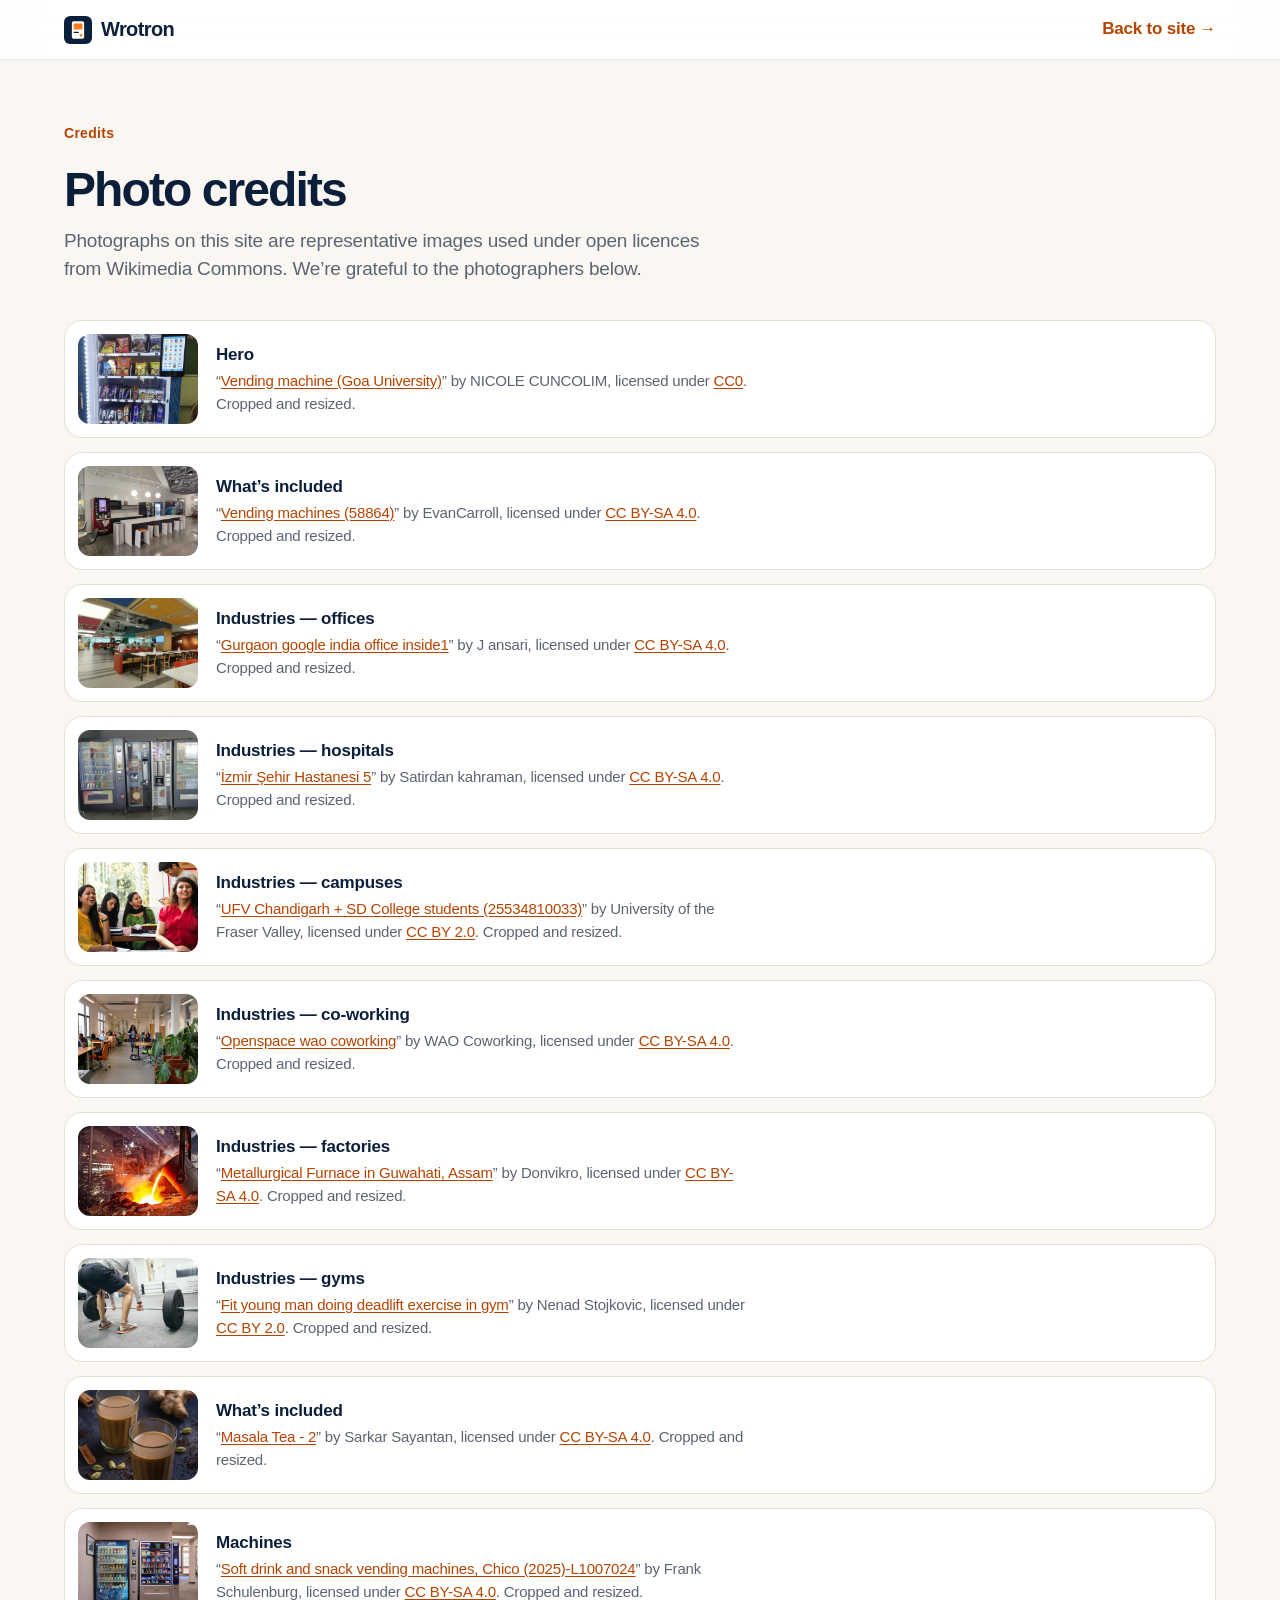
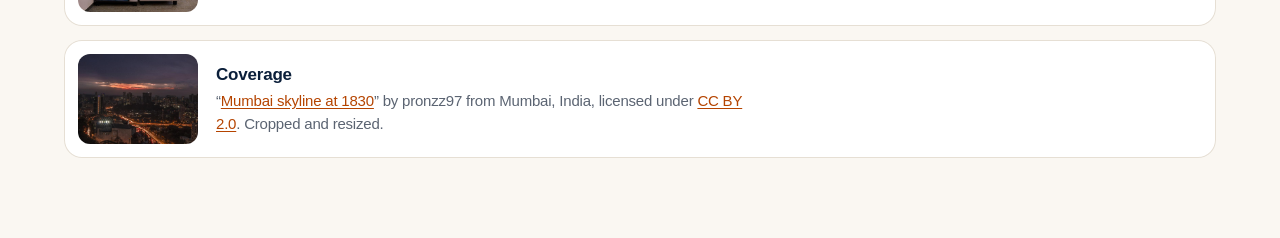
==== credits.html @ a3129820 "Rebuild site around real photos and what buyers need to decide - Add openly licensed photos (Wikimed" ====
<!DOCTYPE html>
<html lang="en-IN">
<head>
<meta charset="UTF-8">
<meta name="viewport" content="width=device-width, initial-scale=1">
<title>Photo Credits — Wrotron</title>
<meta name="robots" content="noindex">
<link rel="icon" href="assets/favicon.svg" type="image/svg+xml">
<link rel="stylesheet" href="styles.css">
<style>
  .credits { padding: 120px 0 80px; }
  .credits h1 { font-size: clamp(34px, 4vw, 48px); margin: 8px 0 12px; }
  .credits .lead { margin-bottom: 36px; }
  .credit-list { display: grid; gap: 14px; }
  .credit { display: flex; gap: 18px; align-items: center; padding: 14px; border-radius: 18px; background: #fff; box-shadow: inset 0 0 0 1px var(--line); }
  .credit img { width: 120px; height: 90px; object-fit: cover; border-radius: 12px; flex: none; }
  .credit b { color: var(--navy); }
  .credit p { color: var(--muted); font-size: 15px; }
  .credit a { color: var(--accent-ink); text-decoration: underline; text-underline-offset: 2px; }
  @media (max-width: 560px) { .credit { flex-direction: column; align-items: flex-start; } .credit img { width: 100%; height: 160px; } }
</style>
</head>
<body style="background: var(--cream)">
<header class="nav scrolled"><div class="nav-inner"><a href="./" class="brand"><svg class="brand-mark" viewBox="0 0 64 64" aria-hidden="true"><rect width="64" height="64" rx="14" fill="currentColor"/><rect x="18" y="12" width="28" height="40" rx="4" fill="#fff"/><rect x="22" y="17" width="20" height="14" rx="2" fill="#ff7a1a"/><rect x="22" y="36" width="12" height="3" rx="1.5" fill="currentColor"/><circle cx="39" cy="44" r="3" fill="#ff7a1a"/></svg><span>Wrotron</span></a><a href="./" class="link" style="margin-left:auto">Back to site</a></div></header>
<main class="credits">
  <div class="wrap">
    <span class="kicker">Credits</span>
    <h1>Photo credits</h1>
    <p class="lead">Photographs on this site are representative images used under open licences from Wikimedia Commons. We&rsquo;re grateful to the photographers below.</p>
    <ul class="credit-list">
      <li class="credit">
        <img src="assets/photos/hero-machine-sm.jpg" alt="" width="160" height="120" loading="lazy">
        <div>
          <b>Hero</b>
          <p>&ldquo;<a href="https://commons.wikimedia.org/wiki/File:Vending_machine_(Goa_University).jpg" target="_blank" rel="noopener">Vending machine (Goa University)</a>&rdquo; by NICOLE CUNCOLIM, licensed under <a href="http://creativecommons.org/publicdomain/zero/1.0/deed.en" target="_blank" rel="noopener">CC0</a>. Cropped and resized.</p>
        </div>
      </li>
      <li class="credit">
        <img src="assets/photos/office-pantry-sm.jpg" alt="" width="160" height="120" loading="lazy">
        <div>
          <b>What’s included</b>
          <p>&ldquo;<a href="https://commons.wikimedia.org/wiki/File:Vending_machines_(58864).jpg" target="_blank" rel="noopener">Vending machines (58864)</a>&rdquo; by EvanCarroll, licensed under <a href="https://creativecommons.org/licenses/by-sa/4.0" target="_blank" rel="noopener">CC BY-SA 4.0</a>. Cropped and resized.</p>
        </div>
      </li>
      <li class="credit">
        <img src="assets/photos/office-sm.jpg" alt="" width="160" height="120" loading="lazy">
        <div>
          <b>Industries — offices</b>
          <p>&ldquo;<a href="https://commons.wikimedia.org/wiki/File:Gurgaon_google_india_office_inside1.jpg" target="_blank" rel="noopener">Gurgaon google india office inside1</a>&rdquo; by J ansari, licensed under <a href="https://creativecommons.org/licenses/by-sa/4.0" target="_blank" rel="noopener">CC BY-SA 4.0</a>. Cropped and resized.</p>
        </div>
      </li>
      <li class="credit">
        <img src="assets/photos/hospital-sm.jpg" alt="" width="160" height="120" loading="lazy">
        <div>
          <b>Industries — hospitals</b>
          <p>&ldquo;<a href="https://commons.wikimedia.org/wiki/File:%C4%B0zmir_%C5%9Eehir_Hastanesi_5.jpg" target="_blank" rel="noopener">İzmir Şehir Hastanesi 5</a>&rdquo; by Satirdan kahraman, licensed under <a href="https://creativecommons.org/licenses/by-sa/4.0" target="_blank" rel="noopener">CC BY-SA 4.0</a>. Cropped and resized.</p>
        </div>
      </li>
      <li class="credit">
        <img src="assets/photos/campus-sm.jpg" alt="" width="160" height="120" loading="lazy">
        <div>
          <b>Industries — campuses</b>
          <p>&ldquo;<a href="https://commons.wikimedia.org/wiki/File:UFV_Chandigarh_%2B_SD_College_students_(25534810033).jpg" target="_blank" rel="noopener">UFV Chandigarh + SD College students (25534810033)</a>&rdquo; by University of the Fraser Valley, licensed under <a href="https://creativecommons.org/licenses/by/2.0" target="_blank" rel="noopener">CC BY 2.0</a>. Cropped and resized.</p>
        </div>
      </li>
      <li class="credit">
        <img src="assets/photos/coworking-sm.jpg" alt="" width="160" height="120" loading="lazy">
        <div>
          <b>Industries — co-working</b>
          <p>&ldquo;<a href="https://commons.wikimedia.org/wiki/File:Openspace_wao_coworking.jpg" target="_blank" rel="noopener">Openspace wao coworking</a>&rdquo; by WAO Coworking, licensed under <a href="https://creativecommons.org/licenses/by-sa/4.0" target="_blank" rel="noopener">CC BY-SA 4.0</a>. Cropped and resized.</p>
        </div>
      </li>
      <li class="credit">
        <img src="assets/photos/factory-sm.jpg" alt="" width="160" height="120" loading="lazy">
        <div>
          <b>Industries — factories</b>
          <p>&ldquo;<a href="https://commons.wikimedia.org/wiki/File:Metallurgical_Furnace_in_Guwahati,_Assam.jpg" target="_blank" rel="noopener">Metallurgical Furnace in Guwahati, Assam</a>&rdquo; by Donvikro, licensed under <a href="https://creativecommons.org/licenses/by-sa/4.0" target="_blank" rel="noopener">CC BY-SA 4.0</a>. Cropped and resized.</p>
        </div>
      </li>
      <li class="credit">
        <img src="assets/photos/gym-sm.jpg" alt="" width="160" height="120" loading="lazy">
        <div>
          <b>Industries — gyms</b>
          <p>&ldquo;<a href="https://commons.wikimedia.org/wiki/File:Fit_young_man_doing_deadlift_exercise_in_gym.jpg" target="_blank" rel="noopener">Fit young man doing deadlift exercise in gym</a>&rdquo; by Nenad Stojkovic, licensed under <a href="https://creativecommons.org/licenses/by/2.0" target="_blank" rel="noopener">CC BY 2.0</a>. Cropped and resized.</p>
        </div>
      </li>
      <li class="credit">
        <img src="assets/photos/chai-sm.jpg" alt="" width="160" height="120" loading="lazy">
        <div>
          <b>What’s included</b>
          <p>&ldquo;<a href="https://commons.wikimedia.org/wiki/File:Masala_Tea_-_2.jpg" target="_blank" rel="noopener">Masala Tea - 2</a>&rdquo; by Sarkar Sayantan, licensed under <a href="https://creativecommons.org/licenses/by-sa/4.0" target="_blank" rel="noopener">CC BY-SA 4.0</a>. Cropped and resized.</p>
        </div>
      </li>
      <li class="credit">
        <img src="assets/photos/machines-corner-sm.jpg" alt="" width="160" height="120" loading="lazy">
        <div>
          <b>Machines</b>
          <p>&ldquo;<a href="https://commons.wikimedia.org/wiki/File:Soft_drink_and_snack_vending_machines,_Chico_(2025)-L1007024.jpg" target="_blank" rel="noopener">Soft drink and snack vending machines, Chico (2025)-L1007024</a>&rdquo; by Frank Schulenburg, licensed under <a href="https://creativecommons.org/licenses/by-sa/4.0" target="_blank" rel="noopener">CC BY-SA 4.0</a>. Cropped and resized.</p>
        </div>
      </li>
      <li class="credit">
        <img src="assets/photos/city-sm.jpg" alt="" width="160" height="120" loading="lazy">
        <div>
          <b>Coverage</b>
          <p>&ldquo;<a href="https://commons.wikimedia.org/wiki/File:Mumbai_skyline_at_1830.jpg" target="_blank" rel="noopener">Mumbai skyline at 1830</a>&rdquo; by pronzz97 from Mumbai, India, licensed under <a href="https://creativecommons.org/licenses/by/2.0" target="_blank" rel="noopener">CC BY 2.0</a>. Cropped and resized.</p>
        </div>
      </li>
    </ul>
  </div>
</main>
</body>
</html>
---- styles.css ----
/* =================================================================
   Wrotron — design tokens
   Navy carries trust, warm neutrals keep food feeling appetising,
   and a single orange is reserved for actions.
================================================================== */
:root {
  --navy: #0b1f3a;
  --navy-2: #13294b;
  --navy-3: #1f3a64;
  --text: #33404f;
  --muted: #5b6472;
  --line: #e6dfd4;
  --cream: #faf7f2;
  --cream-2: #f3ede4;
  --white: #ffffff;
  --orange: #d04a02;        /* button fill: 4.5:1 with white text */
  --orange-hover: #b33f00;
  --orange-bright: #ff7a1a; /* decoration only */
  --accent-ink: #b54400;    /* orange text on light backgrounds */
  --green: #1f8a4c;
  --sky: #9fb4d1;

  --font: -apple-system, BlinkMacSystemFont, "SF Pro Display", "SF Pro Text", "Inter", "Segoe UI", Roboto, "Helvetica Neue", Arial, sans-serif;
  --ease: cubic-bezier(.28, .11, .32, 1);
  --r-s: 12px;
  --r-m: 18px;
  --r-l: 26px;
  --wrap: 1200px;
  --nav-h: 60px;
  --shadow: 0 1px 2px rgba(11, 31, 58, .06), 0 12px 32px rgba(11, 31, 58, .08);
}

*, *::before, *::after { box-sizing: border-box; }
* { margin: 0; padding: 0; }
html { scroll-behavior: smooth; scroll-padding-top: calc(var(--nav-h) + 12px); -webkit-text-size-adjust: 100%; }
body {
  font-family: var(--font);
  font-size: 17px;
  line-height: 1.55;
  letter-spacing: -.012em;
  color: var(--text);
  background: var(--white);
  -webkit-font-smoothing: antialiased;
  -moz-osx-font-smoothing: grayscale;
  overflow-x: hidden;
}
img, svg, picture { display: block; max-width: 100%; }
a { color: inherit; text-decoration: none; }
button { font: inherit; color: inherit; background: none; border: 0; cursor: pointer; }
ul, ol { list-style: none; }
:focus-visible { outline: 2px solid var(--orange-bright); outline-offset: 3px; border-radius: 6px; }

.skip { position: absolute; left: -9999px; top: 8px; z-index: 1000; background: var(--navy); color: #fff; padding: 8px 14px; border-radius: 8px; }
.skip:focus { left: 8px; }
.wrap { max-width: var(--wrap); margin: 0 auto; padding: 0 24px; }

/* =================================================================
   Type
================================================================== */
h1, h2, h3, h4 { color: var(--navy); font-weight: 700; letter-spacing: -.03em; }
h1 { font-size: clamp(40px, 5.2vw, 66px); line-height: 1.04; letter-spacing: -.04em; }
h2 { font-size: clamp(30px, 3.8vw, 46px); line-height: 1.1; letter-spacing: -.035em; }
h3 { font-size: 20px; line-height: 1.25; letter-spacing: -.02em; }
p { max-width: 64ch; }
.kicker { display: inline-block; font-size: 14px; font-weight: 600; letter-spacing: .02em; color: var(--accent-ink); margin-bottom: 12px; }
.lead { font-size: 19px; line-height: 1.5; color: var(--muted); }

/* =================================================================
   Buttons & links
================================================================== */
.btn {
  display: inline-flex; align-items: center; justify-content: center; gap: 8px;
  min-height: 48px; padding: 12px 22px; border-radius: 999px;
  font-size: 16px; font-weight: 600; letter-spacing: -.01em; white-space: nowrap;
  transition: background .2s var(--ease), color .2s var(--ease), box-shadow .2s var(--ease), transform .2s var(--ease);
}
.btn:active { transform: scale(.97); }
.btn svg { width: 18px; height: 18px; flex: none; }
.btn-primary { background: var(--orange); color: #fff; box-shadow: 0 6px 18px rgba(208, 74, 2, .25); }
.btn-primary:hover { background: var(--orange-hover); }
.btn-ghost { background: var(--white); color: var(--navy); box-shadow: inset 0 0 0 1.5px var(--line); }
.btn-ghost:hover { box-shadow: inset 0 0 0 1.5px var(--navy); }
.btn-ghost svg { fill: #25d366; }
.btn[disabled] { opacity: .55; pointer-events: none; }
.link { color: var(--accent-ink); font-weight: 600; display: inline-flex; align-items: center; gap: 4px; }
.link::after { content: "\2192"; transition: transform .2s var(--ease); }
.link:hover::after { transform: translateX(3px); }

/* =================================================================
   Nav
================================================================== */
.nav {
  position: fixed; inset: 0 0 auto 0; z-index: 100; height: var(--nav-h);
  background: rgba(250, 247, 242, .82);
  backdrop-filter: saturate(180%) blur(18px); -webkit-backdrop-filter: saturate(180%) blur(18px);
  border-bottom: 1px solid transparent; transition: border-color .3s var(--ease), background .3s var(--ease);
}
.nav.scrolled, .nav.open { border-bottom-color: rgba(11, 31, 58, .08); background: rgba(255, 255, 255, .9); }
.nav-inner { max-width: var(--wrap); height: 100%; margin: 0 auto; padding: 0 24px; display: flex; align-items: center; gap: 26px; }
.brand { display: inline-flex; align-items: center; gap: 9px; font-weight: 700; font-size: 20px; letter-spacing: -.03em; color: var(--navy); }
.brand-mark { width: 28px; height: 28px; color: var(--navy); }
.nav nav { margin-left: auto; }
.nav-links { display: flex; gap: 26px; }
.nav-links a { font-size: 14px; font-weight: 500; color: var(--text); transition: color .2s; }
.nav-links a:hover, .nav-links a.active { color: var(--accent-ink); }
.nav-phone { font-size: 14px; font-weight: 600; color: var(--navy); display: inline-flex; align-items: center; gap: 6px; white-space: nowrap; }
.nav-phone svg { width: 16px; height: 16px; fill: none; stroke: currentColor; stroke-width: 1.8; }
.nav .btn { min-height: 40px; padding: 8px 16px; font-size: 14px; box-shadow: none; }
.nav-toggle { display: none; width: 40px; height: 40px; position: relative; }
.nav-toggle span { position: absolute; left: 10px; right: 10px; height: 2px; background: var(--navy); border-radius: 2px; transition: transform .3s var(--ease), top .3s var(--ease); }
.nav-toggle span:first-child { top: 15px; }
.nav-toggle span:last-child { top: 23px; }
.nav.open .nav-toggle span:first-child { top: 19px; transform: rotate(45deg); }
.nav.open .nav-toggle span:last-child { top: 19px; transform: rotate(-45deg); }

/* =================================================================
   Photos
================================================================== */
.photo { position: relative; overflow: hidden; background: linear-gradient(135deg, var(--cream-2), #e3d9ca); }
.photo picture, .photo img { width: 100%; height: 100%; }
.photo img { object-fit: cover; }
.photo.failed picture { display: none; }

/* =================================================================
   Hero
================================================================== */
.hero { background: var(--cream); padding: calc(var(--nav-h) + 48px) 0 64px; overflow: hidden; }
.hero-grid { display: grid; grid-template-columns: 1.08fr .92fr; gap: 56px; align-items: center; }
.pill { display: inline-flex; align-items: center; gap: 8px; padding: 6px 14px 6px 10px; border-radius: 999px; background: #fff; box-shadow: inset 0 0 0 1px var(--line); font-size: 14px; font-weight: 600; color: var(--navy); margin-bottom: 22px; }
.pill i { width: 8px; height: 8px; border-radius: 50%; background: var(--green); box-shadow: 0 0 0 4px rgba(31, 138, 76, .15); }
.hero h1 em { font-style: normal; color: var(--orange); }
.hero .lead { margin: 20px 0 28px; max-width: 34em; font-size: clamp(18px, 1.6vw, 20px); }
.hero-cta { display: flex; flex-wrap: wrap; gap: 12px; }
.ticks { display: flex; flex-wrap: wrap; gap: 10px 22px; margin-top: 28px; }
.ticks li { display: inline-flex; align-items: center; gap: 8px; font-size: 15px; font-weight: 500; color: var(--navy); }
.ticks svg { width: 18px; height: 18px; flex: none; fill: none; stroke: var(--green); stroke-width: 2.4; stroke-linecap: round; stroke-linejoin: round; }

.hero-visual { position: relative; }
.hero-photo { border-radius: 28px; aspect-ratio: 4 / 4.6; box-shadow: 0 30px 60px rgba(11, 31, 58, .18); }
.hero-photo img { object-position: 30% 20%; }
.glass {
  position: absolute; z-index: 2; display: flex; align-items: center; gap: 12px;
  background: rgba(255, 255, 255, .9); backdrop-filter: saturate(180%) blur(14px); -webkit-backdrop-filter: saturate(180%) blur(14px);
  border: 1px solid rgba(255, 255, 255, .7); box-shadow: var(--shadow);
  padding: 12px 16px; border-radius: 16px; font-size: 14px; color: var(--navy); line-height: 1.3;
}
.glass b { display: block; font-size: 15px; }
.glass small { color: var(--muted); font-size: 12.5px; }
.glass .ic { width: 38px; height: 38px; border-radius: 11px; display: grid; place-items: center; background: var(--navy); color: #fff; flex: none; }
.glass .ic svg { width: 20px; height: 20px; fill: none; stroke: currentColor; stroke-width: 1.8; stroke-linecap: round; stroke-linejoin: round; }
.glass .ic.or { background: var(--orange); }
.glass-1 { top: 28px; left: -36px; }
.glass-2 { bottom: 32px; right: -24px; }

/* Sector strip */
.strip { background: var(--navy); color: #dbe4f1; }
.strip-inner { display: flex; align-items: center; justify-content: space-between; gap: 28px; min-height: 76px; overflow-x: auto; scrollbar-width: none; }
.strip-inner::-webkit-scrollbar { display: none; }
.strip-label { font-size: 13px; font-weight: 600; letter-spacing: .08em; text-transform: uppercase; color: var(--sky); white-space: nowrap; }
.strip a { display: inline-flex; align-items: center; gap: 10px; font-size: 15px; font-weight: 500; white-space: nowrap; color: #fff; opacity: .9; transition: opacity .2s, color .2s; }
.strip a:hover { opacity: 1; color: #ffb27a; }
.strip svg { width: 22px; height: 22px; fill: none; stroke: currentColor; stroke-width: 1.6; stroke-linecap: round; stroke-linejoin: round; }

/* =================================================================
   Sections
================================================================== */
.section { padding: 96px 0; }
.section.cream { background: var(--cream); }
.sec-head { margin-bottom: 44px; max-width: 760px; }
.sec-head.center { text-align: center; margin-left: auto; margin-right: auto; }
.sec-head.center p { margin: 14px auto 0; }
.sec-head .lead { margin-top: 14px; }
.sec-head.row { max-width: none; display: flex; justify-content: space-between; align-items: flex-end; gap: 24px; }
.card { background: #fff; border-radius: var(--r-l); box-shadow: inset 0 0 0 1px var(--line); }

/* Comparison */
.compare { border-radius: var(--r-l); overflow: hidden; box-shadow: inset 0 0 0 1px var(--line); background: #fff; }
.compare-row { display: grid; grid-template-columns: 1fr 1.25fr 1.25fr; border-top: 1px solid var(--line); }
.compare-row:first-child { border-top: 0; }
.compare-row > div { padding: 18px 24px; font-size: 16px; }
.compare-row .topic { font-weight: 600; color: var(--navy); }
.compare-row .old { color: var(--muted); display: flex; gap: 10px; }
.compare-row .new { background: #fff8f2; color: var(--navy); font-weight: 500; display: flex; gap: 10px; }
.compare-row.head > div { font-size: 13px; font-weight: 700; letter-spacing: .06em; text-transform: uppercase; }
.compare-row.head .new { color: var(--accent-ink); }
.compare svg { width: 18px; height: 18px; flex: none; margin-top: 3px; fill: none; stroke-width: 2.4; stroke-linecap: round; stroke-linejoin: round; }
.compare .old svg { stroke: #aab2bf; }
.compare .new svg { stroke: var(--green); }

/* Bento */
.bento { display: grid; grid-template-columns: repeat(4, 1fr); grid-auto-rows: minmax(250px, auto); gap: 18px; }
.tile { border-radius: var(--r-l); padding: 30px; display: flex; flex-direction: column; gap: 8px; background: #fff; box-shadow: inset 0 0 0 1px var(--line); position: relative; overflow: hidden; }
.tile h3 { font-size: 24px; line-height: 1.15; }
.tile p { color: var(--muted); font-size: 16px; }
.tile .kicker { margin-bottom: 4px; font-size: 13px; }
.tile-photo { grid-column: span 2; grid-row: span 2; justify-content: flex-end; padding: 36px; box-shadow: none; min-height: 520px; }
.tile-photo > .photo { position: absolute; inset: 0; }
.tile-photo::after { content: ""; position: absolute; inset: 0; background: linear-gradient(180deg, rgba(11, 31, 58, .05) 15%, rgba(11, 31, 58, .6) 50%, rgba(11, 31, 58, .94) 100%); }
.tile-photo .tile-body { position: relative; z-index: 1; display: flex; flex-direction: column; gap: 8px; }
.tile-photo h3 { color: #fff; font-size: clamp(28px, 3vw, 40px); }
.tile-photo p { color: #dbe4f1; max-width: 46ch; }
.tile-photo .kicker { color: #ffb27a; }
.chips { display: flex; flex-wrap: wrap; gap: 8px; margin-top: 12px; }
.chip { font-size: 13px; font-weight: 600; padding: 7px 12px; border-radius: 999px; background: rgba(255, 255, 255, .14); border: 1px solid rgba(255, 255, 255, .28); color: #fff; }
.tile-chai { grid-column: span 2; padding: 0; flex-direction: row; box-shadow: none; background: var(--navy); }
.tile-chai > .photo { flex: 0 0 42%; }
.tile-chai .tile-body { padding: 30px; display: flex; flex-direction: column; gap: 8px; justify-content: center; }
.tile-chai h3 { color: #fff; }
.tile-chai p { color: #c3cfe0; }
.tile-chai .kicker { color: #ffb27a; }
.tile-accent { background: linear-gradient(150deg, #ff8a3d 0%, #e3560b 55%, #c2410c 100%); box-shadow: none; }
.tile-accent h3, .tile-accent p, .tile-accent .kicker { color: #fff; }
.tile-accent .link { color: #fff; margin-top: auto; }
.tile-service { grid-column: span 2; }
.svc { display: grid; grid-template-columns: 1fr 1fr; gap: 16px 20px; margin-top: auto; padding-top: 16px; }
.svc li { display: flex; gap: 12px; font-size: 14.5px; color: var(--muted); line-height: 1.4; }
.svc b { display: block; color: var(--navy); font-size: 15.5px; margin-bottom: 2px; }
.svc svg { width: 36px; height: 36px; padding: 8px; border-radius: 10px; background: var(--cream); flex: none; fill: none; stroke: var(--navy); stroke-width: 1.8; stroke-linecap: round; stroke-linejoin: round; }
.pay-row { margin-top: auto; display: flex; flex-wrap: wrap; gap: 6px; padding-top: 14px; }
.pay-row span { font-size: 12px; font-weight: 700; padding: 6px 10px; border-radius: 8px; background: var(--cream); color: var(--navy); box-shadow: inset 0 0 0 1px var(--line); }
.stock { margin-top: auto; display: grid; gap: 8px; padding-top: 14px; }
.stock i { display: block; height: 8px; border-radius: 8px; background: var(--cream-2); position: relative; overflow: hidden; }
.stock i::after { content: ""; position: absolute; inset: 0 auto 0 0; width: var(--w); background: var(--green); border-radius: 8px; transform-origin: left; transform: scaleX(0); transition: transform 1.2s var(--ease) .3s; }
.stock i.low::after { background: var(--orange-bright); }
.in .stock i::after { transform: scaleX(1); }
.report { margin-top: auto; display: flex; align-items: flex-end; gap: 6px; height: 64px; padding-top: 14px; }
.report i { flex: 1; border-radius: 6px 6px 2px 2px; background: var(--navy); height: var(--h); }
.report i:nth-child(3n) { background: var(--orange-bright); }

/* Machines */
.tabs { position: relative; display: flex; width: max-content; max-width: 100%; margin: 0 auto 32px; padding: 4px; background: var(--cream-2); border-radius: 999px; }
.tabs button { position: relative; z-index: 1; padding: 10px 22px; min-height: 44px; font-size: 15px; font-weight: 600; border-radius: 999px; color: var(--muted); transition: color .3s var(--ease); white-space: nowrap; }
.tabs button[aria-selected="true"] { color: var(--navy); }
.tabs-ind { position: absolute; top: 4px; bottom: 4px; left: 0; width: 0; background: #fff; border-radius: 999px; box-shadow: 0 2px 8px rgba(11, 31, 58, .1); transition: transform .45s var(--ease), width .45s var(--ease); }
.panel { display: grid; grid-template-columns: 1fr 1fr; align-items: stretch; background: #fff; border-radius: var(--r-l); overflow: hidden; box-shadow: inset 0 0 0 1px var(--line); animation: fadeUp .5s var(--ease); }
.panel[hidden] { display: none; }
.panel-media { min-height: 440px; }
.panel-media.illus { display: grid; place-items: center; background: var(--cream); padding: 40px; }
.panel-copy { padding: 48px; display: flex; flex-direction: column; justify-content: center; }
.panel-copy h3 { font-size: 30px; margin-bottom: 10px; }
.panel-copy > p { color: var(--muted); margin-bottom: 18px; }
.panel-copy .btn { align-self: flex-start; }
.checks { display: grid; gap: 10px; margin-bottom: 26px; }
.checks li { position: relative; padding-left: 30px; font-size: 16px; color: var(--text); }
.checks li::before { content: ""; position: absolute; left: 0; top: 3px; width: 20px; height: 20px; border-radius: 50%; background: #e7f4ec url("data:image/svg+xml,%3Csvg xmlns='http://www.w3.org/2000/svg' viewBox='0 0 24 24' fill='none' stroke='%231f8a4c' stroke-width='3.2' stroke-linecap='round' stroke-linejoin='round'%3E%3Cpath d='M5 12l5 5L20 7'/%3E%3C/svg%3E") center/12px no-repeat; }
.brands { margin-top: 28px; text-align: center; font-size: 15px; color: var(--muted); max-width: none; }
.brands b { color: var(--navy); font-weight: 600; }
@keyframes fadeUp { from { opacity: 0; transform: translateY(10px); } to { opacity: 1; transform: none; } }

/* Roles */
.roles { display: grid; grid-template-columns: repeat(3, 1fr); gap: 18px; }
.role { padding: 30px; }
.role-ic { width: 48px; height: 48px; border-radius: 14px; display: grid; place-items: center; background: var(--cream); color: var(--navy); margin-bottom: 18px; }
.role-ic svg { width: 24px; height: 24px; fill: none; stroke: currentColor; stroke-width: 1.7; stroke-linecap: round; stroke-linejoin: round; }
.role h3 { margin-bottom: 4px; }
.role > p { color: var(--muted); font-size: 15px; margin-bottom: 16px; }
.role .checks { margin-bottom: 0; }
.role .checks li { font-size: 15.5px; }

/* How it works */
.how { display: grid; grid-template-columns: 1.4fr 1fr; gap: 18px; align-items: stretch; }
.steps { display: grid; grid-template-columns: 1fr 1fr; gap: 18px; }
.step { padding: 26px; }
.step-n { display: inline-grid; place-items: center; width: 36px; height: 36px; border-radius: 50%; background: var(--navy); color: #fff; font-weight: 700; font-size: 15px; margin-bottom: 14px; }
.step h3 { margin-bottom: 6px; }
.step p { color: var(--muted); font-size: 15.5px; }
.needs { background: var(--navy); color: #dbe4f1; border-radius: var(--r-l); padding: 30px; display: flex; flex-direction: column; }
.needs h3 { color: #fff; font-size: 22px; margin-bottom: 6px; }
.needs > p { color: #b9c6d8; font-size: 15px; margin-bottom: 18px; }
.needs ul { display: grid; gap: 14px; }
.needs li { display: flex; gap: 12px; font-size: 15.5px; }
.needs li svg { width: 22px; height: 22px; flex: none; fill: none; stroke: #ffb27a; stroke-width: 1.8; stroke-linecap: round; stroke-linejoin: round; }
.needs ul { margin-bottom: 28px; }
.needs-foot { margin-top: auto; padding-top: 24px; border-top: 1px solid rgba(255, 255, 255, .12); }
.needs-foot p { color: #dbe4f1; font-size: 15px; margin-bottom: 14px; }
.needs > .photo { margin-top: 24px; border-radius: 16px; aspect-ratio: 16 / 10; }

/* Industries carousel */
.car-ctrl { display: flex; gap: 10px; }
.car-btn { width: 46px; height: 46px; border-radius: 50%; background: #fff; box-shadow: inset 0 0 0 1px var(--line); display: grid; place-items: center; transition: box-shadow .2s, opacity .2s; }
.car-btn:hover { box-shadow: inset 0 0 0 1.5px var(--navy); }
.car-btn[disabled] { opacity: .35; cursor: default; }
.car-btn svg { width: 20px; height: 20px; fill: none; stroke: var(--navy); stroke-width: 2; stroke-linecap: round; stroke-linejoin: round; }
.carousel {
  --pad: max(24px, calc((100vw - var(--wrap)) / 2 + 24px));
  display: flex; gap: 18px; overflow-x: auto; scroll-snap-type: x mandatory;
  padding: 4px var(--pad) 8px; scroll-padding: 0 var(--pad); scrollbar-width: none;
}
.carousel::-webkit-scrollbar { display: none; }
.ind { flex: 0 0 min(360px, 82vw); scroll-snap-align: start; border-radius: var(--r-l); overflow: hidden; background: #fff; box-shadow: inset 0 0 0 1px var(--line); display: flex; flex-direction: column; }
.ind > .photo { aspect-ratio: 4 / 3; }
.ind .photo img { transition: transform .8s var(--ease); }
.ind:hover .photo img { transform: scale(1.04); }
.ind-body { padding: 22px 24px 24px; display: flex; flex-direction: column; gap: 6px; flex: 1; }
.ind h3 { font-size: 21px; }
.ind p { color: var(--muted); font-size: 15.5px; }
.ind .link { margin-top: auto; padding-top: 10px; font-size: 15px; }

/* Fair & safe */
.fair { display: grid; grid-template-columns: repeat(3, 1fr); gap: 18px; }
.fair-item { padding: 28px; }
.fair-item .role-ic { background: #fff1e6; color: var(--accent-ink); }
.fair-item h3 { margin-bottom: 6px; }
.fair-item p { color: var(--muted); font-size: 15.5px; }

/* Coverage */
.coverage { position: relative; color: #fff; padding: 112px 0; overflow: hidden; background: var(--navy); }
.coverage > .photo { position: absolute; inset: 0; background: var(--navy); }
.coverage > .photo img { opacity: .8; }
.coverage::after { content: ""; position: absolute; inset: 0; background: linear-gradient(180deg, rgba(11, 31, 58, .35), rgba(11, 31, 58, .8)); }
.coverage .wrap { position: relative; z-index: 1; }
.coverage h2 { color: #fff; }
.coverage .lead { color: #dbe4f1; }
.coverage .kicker { color: #ffb27a; }
.states { display: flex; flex-wrap: wrap; justify-content: center; gap: 8px; max-width: 980px; margin: 0 auto; }
.states button { font-size: 14.5px; font-weight: 500; padding: 9px 15px; min-height: 40px; border-radius: 999px; color: #fff; background: rgba(255, 255, 255, .12); border: 1px solid rgba(255, 255, 255, .22); transition: background .2s var(--ease), color .2s var(--ease); }
.states button:hover { background: #fff; color: var(--navy); }
.states button.ut { background: transparent; border-style: dashed; }
.states-note { width: 100%; text-align: center; font-size: 13px; color: #b9c6d8; margin-top: 16px; max-width: none; }

/* Partner + founder */
.duo { display: grid; grid-template-columns: 1fr 1fr; gap: 18px; }
.partner { background: var(--cream); padding: 40px; border-radius: var(--r-l); }
.partner h2 { font-size: clamp(28px, 3vw, 38px); margin-bottom: 12px; }
.partner > p { color: var(--muted); margin-bottom: 22px; }
.partner .checks { margin-bottom: 26px; }
.founder { padding: 40px; display: flex; flex-direction: column; }
.founder-top { display: flex; align-items: center; gap: 18px; margin-bottom: 22px; }
.founder-av { width: 72px; height: 72px; border-radius: 50%; display: grid; place-items: center; font-size: 24px; font-weight: 700; color: #fff; background: linear-gradient(145deg, var(--navy-3), var(--navy)); flex: none; }
.founder-top b { display: block; color: var(--navy); font-size: 19px; letter-spacing: -.02em; }
.founder-top span { font-size: 15px; color: var(--muted); }
.founder h3 { font-size: clamp(22px, 2.4vw, 28px); line-height: 1.25; margin-bottom: 14px; }
.founder > p { color: var(--muted); margin-bottom: 18px; }
.tag { display: inline-block; font-size: 12.5px; font-weight: 700; padding: 5px 11px; border-radius: 999px; background: var(--cream); color: var(--navy); box-shadow: inset 0 0 0 1px var(--line); margin-bottom: 22px; align-self: flex-start; }
.founder .link { margin-top: auto; }

/* FAQ */
.faq-wrap { display: grid; grid-template-columns: .8fr 1.5fr; gap: 56px; align-items: start; }
.faq-side { position: sticky; top: calc(var(--nav-h) + 32px); }
.faq-side .lead { margin: 14px 0 22px; font-size: 17px; }
.faq { border-top: 1px solid var(--line); }
.faq details { border-bottom: 1px solid var(--line); }
.faq summary { list-style: none; cursor: pointer; padding: 20px 44px 20px 0; position: relative; font-size: 17.5px; font-weight: 600; color: var(--navy); letter-spacing: -.015em; }
.faq summary::-webkit-details-marker { display: none; }
.faq summary::after { content: ""; position: absolute; right: 8px; top: 50%; width: 9px; height: 9px; margin-top: -7px; border-right: 2px solid var(--muted); border-bottom: 2px solid var(--muted); transform: rotate(45deg); transition: transform .3s var(--ease), margin .3s var(--ease); }
.faq details[open] summary::after { transform: rotate(-135deg); margin-top: -2px; }
.faq summary:hover { color: var(--accent-ink); }
.faq-a p { color: var(--muted); padding: 0 44px 22px 0; }

/* Contact */
.contact { display: grid; grid-template-columns: .9fr 1.2fr; gap: 56px; align-items: start; }
.contact-intro { position: sticky; top: calc(var(--nav-h) + 32px); }
.contact-intro .lead { margin-top: 14px; }
.direct { margin-top: 28px; display: grid; gap: 10px; }
.direct a { display: flex; align-items: center; gap: 14px; padding: 14px 16px; border-radius: 16px; background: #fff; box-shadow: inset 0 0 0 1px var(--line); transition: box-shadow .2s; }
.direct a:hover { box-shadow: inset 0 0 0 1.5px var(--navy); }
.direct .ic { width: 40px; height: 40px; border-radius: 12px; display: grid; place-items: center; background: var(--cream); color: var(--navy); flex: none; }
.direct .ic.wa { background: #e7f8ee; color: #128c4a; }
.direct svg { width: 20px; height: 20px; fill: none; stroke: currentColor; stroke-width: 1.8; stroke-linecap: round; stroke-linejoin: round; }
.direct b { display: block; color: var(--navy); font-size: 16px; }
.direct small { color: var(--muted); font-size: 13.5px; }
.next { margin-top: 32px; }
.next h3 { font-size: 17px; margin-bottom: 14px; }
.next ol { display: grid; gap: 14px; counter-reset: n; }
.next li { display: flex; gap: 14px; font-size: 15.5px; color: var(--muted); counter-increment: n; }
.next li::before { content: counter(n); display: grid; place-items: center; width: 28px; height: 28px; border-radius: 50%; background: var(--cream-2); color: var(--navy); font-weight: 700; font-size: 13.5px; flex: none; }
.next b { color: var(--navy); font-weight: 600; }

.form { background: #fff; border-radius: var(--r-l); padding: 36px; display: grid; gap: 18px; box-shadow: var(--shadow), inset 0 0 0 1px var(--line); }
.form fieldset { border: 0; min-width: 0; }
.form legend, .field label { font-size: 14px; font-weight: 600; color: var(--navy); margin-bottom: 8px; display: block; }
.opt { font-weight: 400; color: var(--muted); }
.choice { display: flex; flex-wrap: wrap; gap: 8px; }
.choice label { position: relative; }
.choice input { position: absolute; opacity: 0; inset: 0; cursor: pointer; margin: 0; }
.choice span { display: inline-flex; align-items: center; min-height: 42px; padding: 8px 15px; border-radius: 999px; background: var(--cream); box-shadow: inset 0 0 0 1px var(--line); font-size: 15px; font-weight: 500; color: var(--navy); cursor: pointer; transition: background .2s var(--ease), color .2s var(--ease); }
.choice input:checked + span { background: var(--navy); color: #fff; box-shadow: none; }
.choice input:focus-visible + span { outline: 2px solid var(--orange-bright); outline-offset: 2px; }
.choice.invalid span { box-shadow: inset 0 0 0 1.5px #c81e1e; }
.grid2 { display: grid; grid-template-columns: 1fr 1fr; gap: 14px; }
.grid3 { display: grid; grid-template-columns: 1.2fr 1.2fr .8fr; gap: 14px; }
.field input, .field select, .field textarea {
  width: 100%; font: inherit; font-size: 16px; color: var(--navy); min-height: 48px;
  background: #fff; border: 1.5px solid var(--line); border-radius: var(--r-s);
  padding: 11px 14px; transition: border-color .2s, box-shadow .2s; appearance: none; -webkit-appearance: none;
}
.field select { background: #fff url("data:image/svg+xml,%3Csvg xmlns='http://www.w3.org/2000/svg' viewBox='0 0 24 24' fill='none' stroke='%235b6472' stroke-width='2' stroke-linecap='round'%3E%3Cpath d='M6 9l6 6 6-6'/%3E%3C/svg%3E") right 12px center/16px no-repeat; padding-right: 36px; }
.field textarea { resize: vertical; min-height: 92px; }
.field input:focus, .field select:focus, .field textarea:focus { outline: none; border-color: var(--navy-3); box-shadow: 0 0 0 4px rgba(31, 58, 100, .12); }
.field.invalid input, .field.invalid select { border-color: #c81e1e; box-shadow: 0 0 0 4px rgba(200, 30, 30, .08); }
.err { display: block; font-size: 13px; color: #c81e1e; margin-top: 6px; }
.form-actions { display: flex; align-items: center; gap: 18px; flex-wrap: wrap; margin-top: 4px; }
.form-actions .link { min-height: 44px; }
.form-status { font-size: 15px; font-weight: 500; }
.form-status:empty { display: none; }
.form-status.ok { color: var(--green); }
.form-status.bad { color: #c81e1e; }
.fine { font-size: 13px; color: var(--muted); }

/* Footer */
.footer { background: var(--navy); color: #b9c6d8; padding: 64px 0 28px; font-size: 14px; }
.foot-grid { display: grid; grid-template-columns: 1.6fr 1fr 1fr 1fr; gap: 32px; padding-bottom: 36px; border-bottom: 1px solid rgba(255, 255, 255, .1); }
.footer .brand, .footer .brand-mark { color: #fff; }
.foot-tag { margin-top: 14px; max-width: 300px; }
.footer h4 { font-size: 14px; color: #fff; margin-bottom: 14px; letter-spacing: -.01em; }
.footer ul { display: grid; gap: 10px; }
.footer ul a:hover { color: #fff; }
.foot-bottom { display: flex; justify-content: space-between; gap: 16px; flex-wrap: wrap; padding-top: 22px; font-size: 13px; }
.foot-bottom a { text-decoration: underline; text-underline-offset: 3px; }

/* Floating WhatsApp (desktop) + sticky action bar (mobile) */
.wa-fab { position: fixed; right: 22px; bottom: 22px; z-index: 90; width: 56px; height: 56px; border-radius: 50%; background: #25d366; display: grid; place-items: center; box-shadow: 0 10px 30px rgba(37, 211, 102, .4); transition: transform .3s var(--ease); }
.wa-fab:hover { transform: scale(1.08); }
.wa-fab svg { width: 28px; height: 28px; fill: #fff; }
.mbar { display: none; }

/* Reveal: only hidden once JS confirms it can reveal them */
.js .reveal { opacity: 0; transform: translateY(20px); transition: opacity .9s var(--ease), transform .9s var(--ease); }
.js .reveal.in { opacity: 1; transform: none; }

/* =================================================================
   Responsive
================================================================== */
@media (max-width: 1100px) {
  .nav-phone { display: none; }
  .bento { grid-template-columns: 1fr 1fr; }
  .tile-photo { grid-column: span 2; grid-row: auto; min-height: 440px; }
  .how { grid-template-columns: 1fr; }
  .strip-inner { justify-content: flex-start; }
}

@media (max-width: 960px) {
  .hero-grid { grid-template-columns: 1fr; gap: 40px; }
  .hero-visual { max-width: 520px; margin: 0 auto; width: 100%; }
  .glass-1 { left: -12px; }
  .glass-2 { right: -12px; }
  .panel { grid-template-columns: 1fr; }
  .panel-media { min-height: 300px; }
  .panel-copy { padding: 32px; }
  .roles, .fair { grid-template-columns: 1fr; }
  .duo { grid-template-columns: 1fr; }
  .faq-wrap, .contact { grid-template-columns: 1fr; gap: 32px; }
  .faq-side, .contact-intro { position: static; }
  .compare-row { grid-template-columns: 1fr 1fr; }
  .compare-row .topic { grid-column: 1 / -1; padding-bottom: 0; }
  .compare-row.head .topic { display: none; }
  .foot-grid { grid-template-columns: 1fr 1fr; }
  .foot-grid > :first-child { grid-column: 1 / -1; }
}

@media (max-width: 860px) {
  .nav-links {
    position: fixed; top: var(--nav-h); left: 0; right: 0; flex-direction: column; gap: 0;
    background: rgba(255, 255, 255, .98); padding: 8px 24px 24px; border-bottom: 1px solid rgba(11, 31, 58, .08);
    opacity: 0; visibility: hidden; transform: translateY(-8px);
    transition: opacity .3s var(--ease), transform .3s var(--ease), visibility .3s;
  }
  .nav.open .nav-links { opacity: 1; visibility: visible; transform: none; }
  .nav-links a { display: block; font-size: 22px; font-weight: 600; padding: 10px 0; color: var(--navy); }
  .nav-toggle { display: block; }
}

@media (max-width: 640px) {
  body { font-size: 16px; }
  :root { --nav-h: 56px; }
  .wrap, .nav-inner { padding-left: 18px; padding-right: 18px; }
  .section { padding: 64px 0; }
  .sec-head { margin-bottom: 30px; }
  .sec-head.row { flex-direction: column; align-items: flex-start; }
  .lead { font-size: 17px; }
  .hero { padding-top: calc(var(--nav-h) + 28px); padding-bottom: 48px; }
  .hero-cta .btn { flex: 1 1 100%; }
  .glass { padding: 10px 12px; font-size: 13px; }
  .glass b { font-size: 14px; }
  .glass .ic { width: 32px; height: 32px; }
  .glass-1 { top: 16px; left: 10px; }
  .glass-2 { bottom: 16px; right: 10px; }
  .nav .btn { display: none; }
  .nav-toggle { margin-left: auto; }
  .bento { grid-template-columns: 1fr; grid-auto-rows: auto; }
  .tile-photo, .tile-chai, .tile-service { grid-column: auto; }
  .svc { grid-template-columns: 1fr; }
  .tile-photo { min-height: 0; padding: 0; background: var(--navy); }
  .tile-photo > .photo { position: relative; aspect-ratio: 16 / 11; }
  .tile-photo::after { display: none; }
  .tile-photo .tile-body { padding: 24px 26px 28px; }
  .tile-chai { flex-direction: column; }
  .tile-chai > .photo { flex: none; aspect-ratio: 16 / 10; }
  .tile { padding: 26px; }
  .tile.tile-photo, .tile.tile-chai { padding: 0; }
  .steps { grid-template-columns: 1fr; }
  .panel-copy { padding: 26px; }
  .panel-copy h3 { font-size: 25px; }
  .tabs button { padding: 9px 12px; font-size: 13.5px; }
  .compare-row > div { padding: 14px 16px; font-size: 15px; }
  .coverage { padding: 72px 0; }
  .partner, .founder { padding: 28px; }
  .form { padding: 24px 18px; }
  .grid2, .grid3 { grid-template-columns: 1fr; }
  .form-actions .btn { flex: 1 1 100%; }
  .wa-fab { display: none; }
  .mbar {
    display: grid; grid-template-columns: 1fr 1fr 1.4fr; gap: 8px;
    position: fixed; left: 0; right: 0; bottom: 0; z-index: 95;
    padding: 10px 12px calc(10px + env(safe-area-inset-bottom));
    background: rgba(255, 255, 255, .95); backdrop-filter: saturate(180%) blur(16px); -webkit-backdrop-filter: saturate(180%) blur(16px);
    border-top: 1px solid rgba(11, 31, 58, .08);
    transform: translateY(110%); transition: transform .35s var(--ease);
  }
  .mbar.show { transform: none; }
  .mbar a { display: flex; align-items: center; justify-content: center; gap: 6px; min-height: 46px; border-radius: 999px; font-size: 14.5px; font-weight: 600; color: var(--navy); box-shadow: inset 0 0 0 1.5px var(--line); }
  .mbar a svg { width: 18px; height: 18px; fill: none; stroke: currentColor; stroke-width: 1.9; stroke-linecap: round; stroke-linejoin: round; }
  .mbar a.primary { background: var(--orange); color: #fff; box-shadow: none; }
  .footer { padding-bottom: 96px; }
}

@media (prefers-reduced-motion: reduce) {
  html { scroll-behavior: auto; }
  *, *::before, *::after { animation: none !important; transition: none !important; }
  .js .reveal { opacity: 1; transform: none; }
  .stock i::after { transform: scaleX(1); }
}
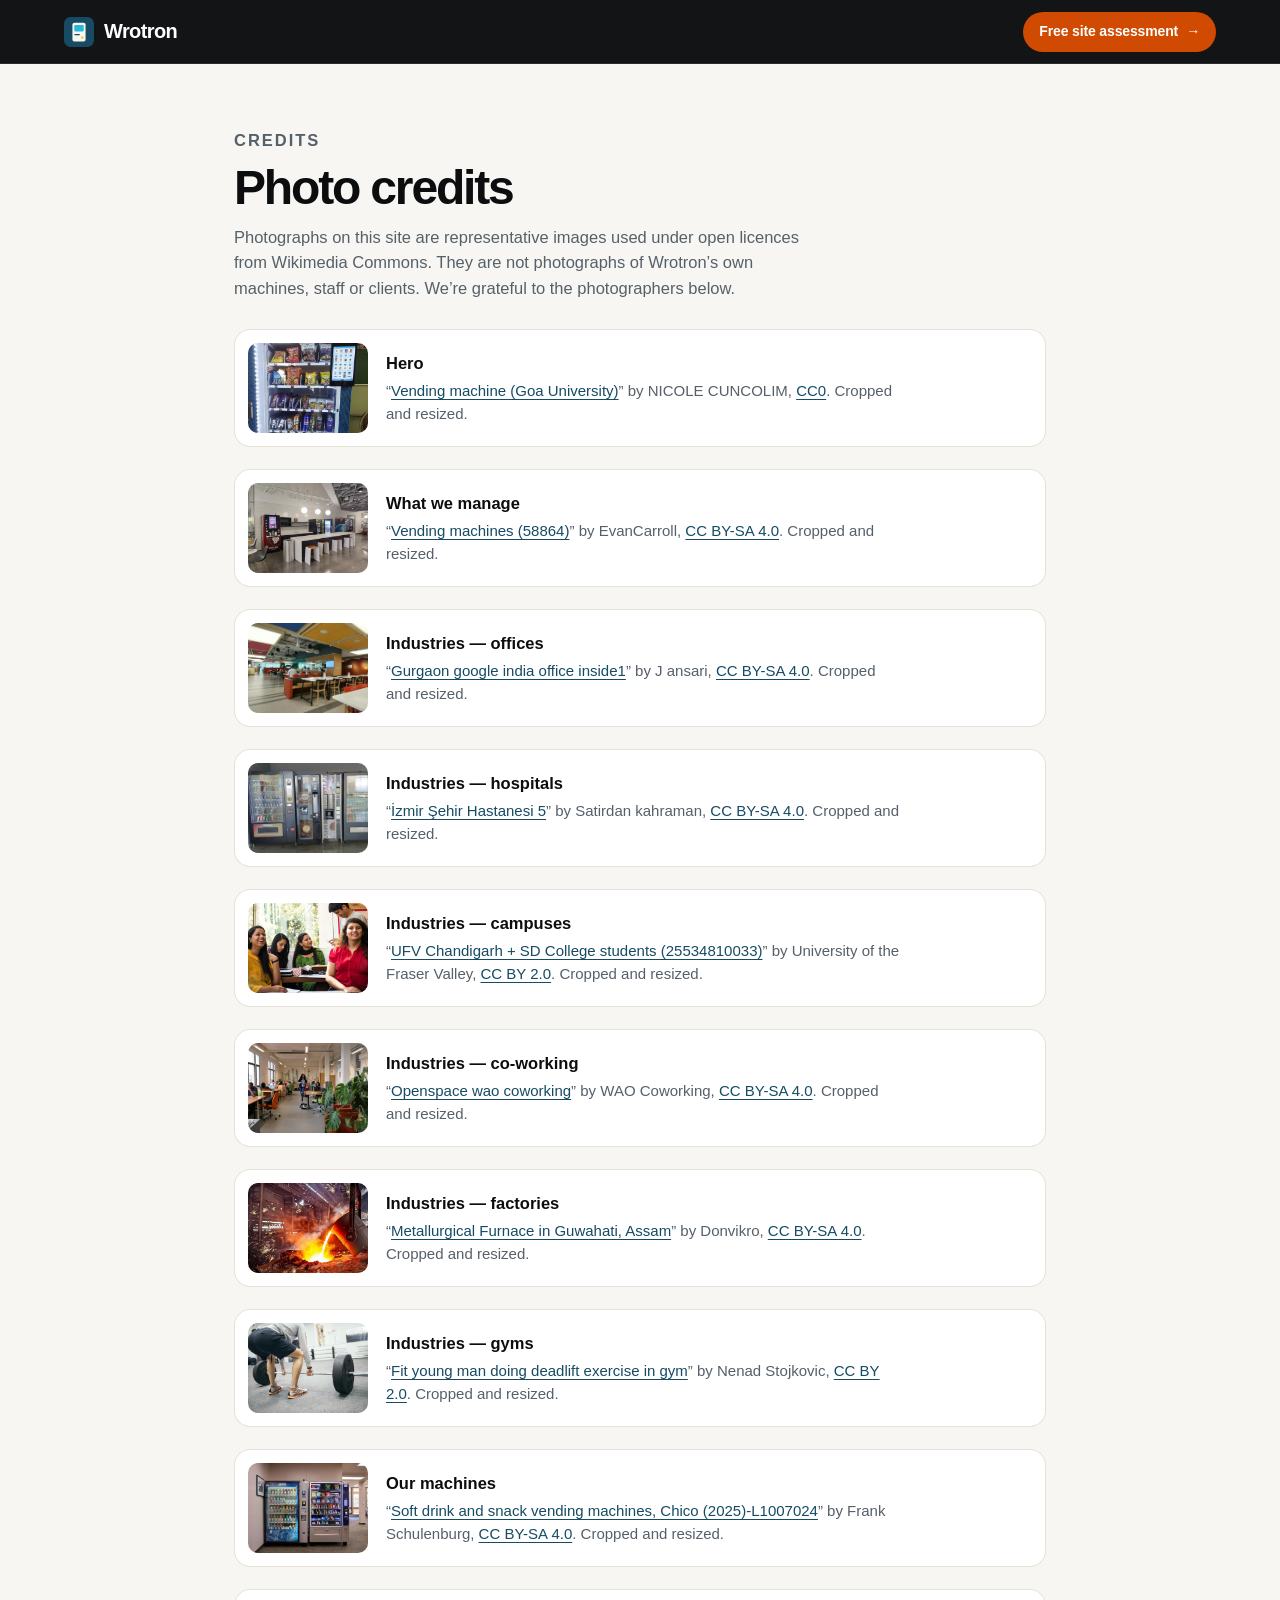
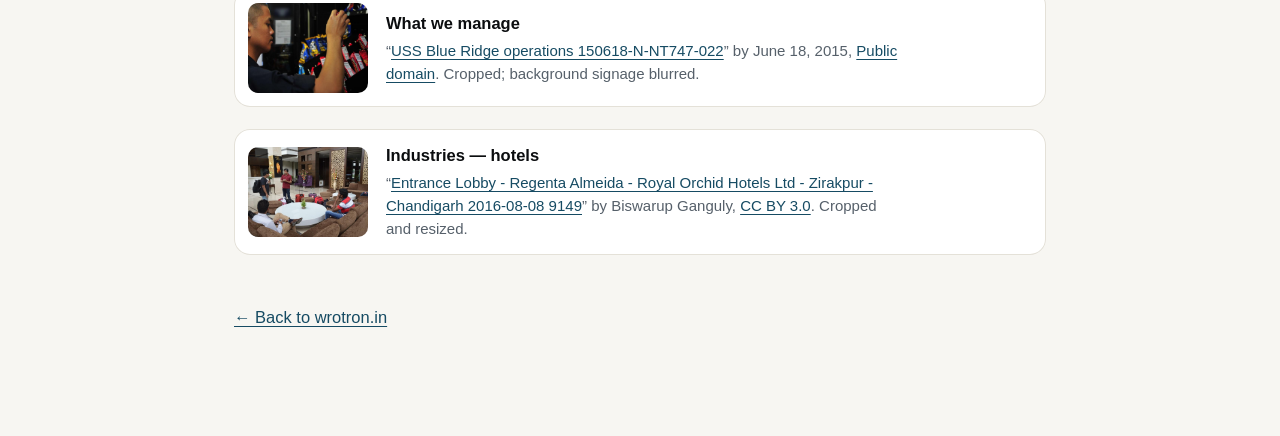
==== commit 0f7b313c: "Redesign as a premium, fully managed vending service site - New design system: ink/paper neutrals, d" ====
--- a/credits.html
+++ b/credits.html
@@ -3,110 +3,36 @@
 <head>
 <meta charset="UTF-8">
 <meta name="viewport" content="width=device-width, initial-scale=1">
-<title>Photo Credits — Wrotron</title>
+<title>Photo credits — Wrotron</title>
+<meta name="description" content="Attribution for photographs used on wrotron.in.">
 <meta name="robots" content="noindex">
 <link rel="icon" href="assets/favicon.svg" type="image/svg+xml">
 <link rel="stylesheet" href="styles.css">
 <style>
-  .credits { padding: 120px 0 80px; }
-  .credits h1 { font-size: clamp(34px, 4vw, 48px); margin: 8px 0 12px; }
-  .credits .lead { margin-bottom: 36px; }
-  .credit-list { display: grid; gap: 14px; }
-  .credit { display: flex; gap: 18px; align-items: center; padding: 14px; border-radius: 18px; background: #fff; box-shadow: inset 0 0 0 1px var(--line); }
-  .credit img { width: 120px; height: 90px; object-fit: cover; border-radius: 12px; flex: none; }
-  .credit b { color: var(--navy); }
-  .credit p { color: var(--muted); font-size: 15px; }
-  .credit a { color: var(--accent-ink); text-decoration: underline; text-underline-offset: 2px; }
-  @media (max-width: 560px) { .credit { flex-direction: column; align-items: flex-start; } .credit img { width: 100%; height: 160px; } }
+  .doc { padding: 64px 0 96px; background: var(--paper); min-height: 70vh; }
+  .doc .wrap { max-width: 860px; }
+  .doc h1 { font-size: clamp(34px, 4vw, 48px); margin-bottom: 14px; }
+  .doc h2 { font-size: 22px; margin: 36px 0 10px; }
+  .doc p, .doc li { color: var(--muted); font-size: 16.5px; margin-bottom: 10px; }
+  .doc ul.bullets { list-style: disc; padding-left: 22px; }
+  .doc a:not(.btn) { color: var(--blue); text-decoration: underline; text-underline-offset: 3px; }
+  .credit-list { display: grid; gap: 12px; margin-top: 28px; }
+  .credit { display: flex; gap: 18px; align-items: center; padding: 14px; border-radius: 16px; background: #fff; box-shadow: inset 0 0 0 1px var(--line); }
+  .credit img { width: 120px; height: 90px; object-fit: cover; border-radius: 10px; flex: none; }
+  .credit b { color: var(--ink); }
+  .credit p { margin: 2px 0 0; font-size: 15px; }
+  .doc-nav .nav-cta { display: inline-flex !important; margin-left: auto; }
+  @media (max-width: 560px) { .credit { flex-direction: column; align-items: flex-start; } .credit img { width: 100%; height: 170px; } .doc-nav .nav-cta { font-size: 13px; padding: 8px 12px; } }
 </style>
 </head>
-<body style="background: var(--cream)">
-<header class="nav scrolled"><div class="nav-inner"><a href="./" class="brand"><svg class="brand-mark" viewBox="0 0 64 64" aria-hidden="true"><rect width="64" height="64" rx="14" fill="currentColor"/><rect x="18" y="12" width="28" height="40" rx="4" fill="#fff"/><rect x="22" y="17" width="20" height="14" rx="2" fill="#ff7a1a"/><rect x="22" y="36" width="12" height="3" rx="1.5" fill="currentColor"/><circle cx="39" cy="44" r="3" fill="#ff7a1a"/></svg><span>Wrotron</span></a><a href="./" class="link" style="margin-left:auto">Back to site</a></div></header>
-<main class="credits">
-  <div class="wrap">
-    <span class="kicker">Credits</span>
-    <h1>Photo credits</h1>
-    <p class="lead">Photographs on this site are representative images used under open licences from Wikimedia Commons. We&rsquo;re grateful to the photographers below.</p>
-    <ul class="credit-list">
-      <li class="credit">
-        <img src="assets/photos/hero-machine-sm.jpg" alt="" width="160" height="120" loading="lazy">
-        <div>
-          <b>Hero</b>
-          <p>&ldquo;<a href="https://commons.wikimedia.org/wiki/File:Vending_machine_(Goa_University).jpg" target="_blank" rel="noopener">Vending machine (Goa University)</a>&rdquo; by NICOLE CUNCOLIM, licensed under <a href="http://creativecommons.org/publicdomain/zero/1.0/deed.en" target="_blank" rel="noopener">CC0</a>. Cropped and resized.</p>
-        </div>
-      </li>
-      <li class="credit">
-        <img src="assets/photos/office-pantry-sm.jpg" alt="" width="160" height="120" loading="lazy">
-        <div>
-          <b>What’s included</b>
-          <p>&ldquo;<a href="https://commons.wikimedia.org/wiki/File:Vending_machines_(58864).jpg" target="_blank" rel="noopener">Vending machines (58864)</a>&rdquo; by EvanCarroll, licensed under <a href="https://creativecommons.org/licenses/by-sa/4.0" target="_blank" rel="noopener">CC BY-SA 4.0</a>. Cropped and resized.</p>
-        </div>
-      </li>
-      <li class="credit">
-        <img src="assets/photos/office-sm.jpg" alt="" width="160" height="120" loading="lazy">
-        <div>
-          <b>Industries — offices</b>
-          <p>&ldquo;<a href="https://commons.wikimedia.org/wiki/File:Gurgaon_google_india_office_inside1.jpg" target="_blank" rel="noopener">Gurgaon google india office inside1</a>&rdquo; by J ansari, licensed under <a href="https://creativecommons.org/licenses/by-sa/4.0" target="_blank" rel="noopener">CC BY-SA 4.0</a>. Cropped and resized.</p>
-        </div>
-      </li>
-      <li class="credit">
-        <img src="assets/photos/hospital-sm.jpg" alt="" width="160" height="120" loading="lazy">
-        <div>
-          <b>Industries — hospitals</b>
-          <p>&ldquo;<a href="https://commons.wikimedia.org/wiki/File:%C4%B0zmir_%C5%9Eehir_Hastanesi_5.jpg" target="_blank" rel="noopener">İzmir Şehir Hastanesi 5</a>&rdquo; by Satirdan kahraman, licensed under <a href="https://creativecommons.org/licenses/by-sa/4.0" target="_blank" rel="noopener">CC BY-SA 4.0</a>. Cropped and resized.</p>
-        </div>
-      </li>
-      <li class="credit">
-        <img src="assets/photos/campus-sm.jpg" alt="" width="160" height="120" loading="lazy">
-        <div>
-          <b>Industries — campuses</b>
-          <p>&ldquo;<a href="https://commons.wikimedia.org/wiki/File:UFV_Chandigarh_%2B_SD_College_students_(25534810033).jpg" target="_blank" rel="noopener">UFV Chandigarh + SD College students (25534810033)</a>&rdquo; by University of the Fraser Valley, licensed under <a href="https://creativecommons.org/licenses/by/2.0" target="_blank" rel="noopener">CC BY 2.0</a>. Cropped and resized.</p>
-        </div>
-      </li>
-      <li class="credit">
-        <img src="assets/photos/coworking-sm.jpg" alt="" width="160" height="120" loading="lazy">
-        <div>
-          <b>Industries — co-working</b>
-          <p>&ldquo;<a href="https://commons.wikimedia.org/wiki/File:Openspace_wao_coworking.jpg" target="_blank" rel="noopener">Openspace wao coworking</a>&rdquo; by WAO Coworking, licensed under <a href="https://creativecommons.org/licenses/by-sa/4.0" target="_blank" rel="noopener">CC BY-SA 4.0</a>. Cropped and resized.</p>
-        </div>
-      </li>
-      <li class="credit">
-        <img src="assets/photos/factory-sm.jpg" alt="" width="160" height="120" loading="lazy">
-        <div>
-          <b>Industries — factories</b>
-          <p>&ldquo;<a href="https://commons.wikimedia.org/wiki/File:Metallurgical_Furnace_in_Guwahati,_Assam.jpg" target="_blank" rel="noopener">Metallurgical Furnace in Guwahati, Assam</a>&rdquo; by Donvikro, licensed under <a href="https://creativecommons.org/licenses/by-sa/4.0" target="_blank" rel="noopener">CC BY-SA 4.0</a>. Cropped and resized.</p>
-        </div>
-      </li>
-      <li class="credit">
-        <img src="assets/photos/gym-sm.jpg" alt="" width="160" height="120" loading="lazy">
-        <div>
-          <b>Industries — gyms</b>
-          <p>&ldquo;<a href="https://commons.wikimedia.org/wiki/File:Fit_young_man_doing_deadlift_exercise_in_gym.jpg" target="_blank" rel="noopener">Fit young man doing deadlift exercise in gym</a>&rdquo; by Nenad Stojkovic, licensed under <a href="https://creativecommons.org/licenses/by/2.0" target="_blank" rel="noopener">CC BY 2.0</a>. Cropped and resized.</p>
-        </div>
-      </li>
-      <li class="credit">
-        <img src="assets/photos/chai-sm.jpg" alt="" width="160" height="120" loading="lazy">
-        <div>
-          <b>What’s included</b>
-          <p>&ldquo;<a href="https://commons.wikimedia.org/wiki/File:Masala_Tea_-_2.jpg" target="_blank" rel="noopener">Masala Tea - 2</a>&rdquo; by Sarkar Sayantan, licensed under <a href="https://creativecommons.org/licenses/by-sa/4.0" target="_blank" rel="noopener">CC BY-SA 4.0</a>. Cropped and resized.</p>
-        </div>
-      </li>
-      <li class="credit">
-        <img src="assets/photos/machines-corner-sm.jpg" alt="" width="160" height="120" loading="lazy">
-        <div>
-          <b>Machines</b>
-          <p>&ldquo;<a href="https://commons.wikimedia.org/wiki/File:Soft_drink_and_snack_vending_machines,_Chico_(2025)-L1007024.jpg" target="_blank" rel="noopener">Soft drink and snack vending machines, Chico (2025)-L1007024</a>&rdquo; by Frank Schulenburg, licensed under <a href="https://creativecommons.org/licenses/by-sa/4.0" target="_blank" rel="noopener">CC BY-SA 4.0</a>. Cropped and resized.</p>
-        </div>
-      </li>
-      <li class="credit">
-        <img src="assets/photos/city-sm.jpg" alt="" width="160" height="120" loading="lazy">
-        <div>
-          <b>Coverage</b>
-          <p>&ldquo;<a href="https://commons.wikimedia.org/wiki/File:Mumbai_skyline_at_1830.jpg" target="_blank" rel="noopener">Mumbai skyline at 1830</a>&rdquo; by pronzz97 from Mumbai, India, licensed under <a href="https://creativecommons.org/licenses/by/2.0" target="_blank" rel="noopener">CC BY 2.0</a>. Cropped and resized.</p>
-        </div>
-      </li>
-    </ul>
-  </div>
-</main>
+<body>
+<header class="nav doc-nav"><div class="wrap nav-inner"><a href="./" class="brand"><svg class="brand-mark" viewBox="0 0 64 64" aria-hidden="true"><rect width="64" height="64" rx="14" fill="#164b63"/><rect x="18" y="12" width="28" height="40" rx="4" fill="#f7f6f2"/><rect x="22" y="17" width="20" height="14" rx="2" fill="#28b8d8"/><rect x="22" y="36" width="12" height="3" rx="1.5" fill="#164b63"/><circle cx="39" cy="44" r="3" fill="#ffc857"/></svg><span>Wrotron</span></a><a href="./#contact" class="btn btn-primary nav-cta">Free site assessment</a></div></header>
+<main class="doc"><div class="wrap">
+<p class="label">Credits</p>
+<h1>Photo credits</h1>
+<p>Photographs on this site are representative images used under open licences from Wikimedia Commons. They are not photographs of Wrotron&rsquo;s own machines, staff or clients. We&rsquo;re grateful to the photographers below.</p>
+<ul class="credit-list"><li class="credit"><img src="assets/photos/hero-machine-sm.jpg" alt="" width="160" height="120" loading="lazy"><div><b>Hero</b><p>&ldquo;<a href="https://commons.wikimedia.org/wiki/File:Vending_machine_(Goa_University).jpg" target="_blank" rel="noopener">Vending machine (Goa University)</a>&rdquo; by NICOLE CUNCOLIM, <a href="http://creativecommons.org/publicdomain/zero/1.0/deed.en" target="_blank" rel="noopener">CC0</a>. Cropped and resized.</p></div></li><li class="credit"><img src="assets/photos/office-pantry-sm.jpg" alt="" width="160" height="120" loading="lazy"><div><b>What we manage</b><p>&ldquo;<a href="https://commons.wikimedia.org/wiki/File:Vending_machines_(58864).jpg" target="_blank" rel="noopener">Vending machines (58864)</a>&rdquo; by EvanCarroll, <a href="https://creativecommons.org/licenses/by-sa/4.0" target="_blank" rel="noopener">CC BY-SA 4.0</a>. Cropped and resized.</p></div></li><li class="credit"><img src="assets/photos/office-sm.jpg" alt="" width="160" height="120" loading="lazy"><div><b>Industries — offices</b><p>&ldquo;<a href="https://commons.wikimedia.org/wiki/File:Gurgaon_google_india_office_inside1.jpg" target="_blank" rel="noopener">Gurgaon google india office inside1</a>&rdquo; by J ansari, <a href="https://creativecommons.org/licenses/by-sa/4.0" target="_blank" rel="noopener">CC BY-SA 4.0</a>. Cropped and resized.</p></div></li><li class="credit"><img src="assets/photos/hospital-sm.jpg" alt="" width="160" height="120" loading="lazy"><div><b>Industries — hospitals</b><p>&ldquo;<a href="https://commons.wikimedia.org/wiki/File:%C4%B0zmir_%C5%9Eehir_Hastanesi_5.jpg" target="_blank" rel="noopener">İzmir Şehir Hastanesi 5</a>&rdquo; by Satirdan kahraman, <a href="https://creativecommons.org/licenses/by-sa/4.0" target="_blank" rel="noopener">CC BY-SA 4.0</a>. Cropped and resized.</p></div></li><li class="credit"><img src="assets/photos/campus-sm.jpg" alt="" width="160" height="120" loading="lazy"><div><b>Industries — campuses</b><p>&ldquo;<a href="https://commons.wikimedia.org/wiki/File:UFV_Chandigarh_%2B_SD_College_students_(25534810033).jpg" target="_blank" rel="noopener">UFV Chandigarh + SD College students (25534810033)</a>&rdquo; by University of the Fraser Valley, <a href="https://creativecommons.org/licenses/by/2.0" target="_blank" rel="noopener">CC BY 2.0</a>. Cropped and resized.</p></div></li><li class="credit"><img src="assets/photos/coworking-sm.jpg" alt="" width="160" height="120" loading="lazy"><div><b>Industries — co-working</b><p>&ldquo;<a href="https://commons.wikimedia.org/wiki/File:Openspace_wao_coworking.jpg" target="_blank" rel="noopener">Openspace wao coworking</a>&rdquo; by WAO Coworking, <a href="https://creativecommons.org/licenses/by-sa/4.0" target="_blank" rel="noopener">CC BY-SA 4.0</a>. Cropped and resized.</p></div></li><li class="credit"><img src="assets/photos/factory-sm.jpg" alt="" width="160" height="120" loading="lazy"><div><b>Industries — factories</b><p>&ldquo;<a href="https://commons.wikimedia.org/wiki/File:Metallurgical_Furnace_in_Guwahati,_Assam.jpg" target="_blank" rel="noopener">Metallurgical Furnace in Guwahati, Assam</a>&rdquo; by Donvikro, <a href="https://creativecommons.org/licenses/by-sa/4.0" target="_blank" rel="noopener">CC BY-SA 4.0</a>. Cropped and resized.</p></div></li><li class="credit"><img src="assets/photos/gym-sm.jpg" alt="" width="160" height="120" loading="lazy"><div><b>Industries — gyms</b><p>&ldquo;<a href="https://commons.wikimedia.org/wiki/File:Fit_young_man_doing_deadlift_exercise_in_gym.jpg" target="_blank" rel="noopener">Fit young man doing deadlift exercise in gym</a>&rdquo; by Nenad Stojkovic, <a href="https://creativecommons.org/licenses/by/2.0" target="_blank" rel="noopener">CC BY 2.0</a>. Cropped and resized.</p></div></li><li class="credit"><img src="assets/photos/machines-corner-sm.jpg" alt="" width="160" height="120" loading="lazy"><div><b>Our machines</b><p>&ldquo;<a href="https://commons.wikimedia.org/wiki/File:Soft_drink_and_snack_vending_machines,_Chico_(2025)-L1007024.jpg" target="_blank" rel="noopener">Soft drink and snack vending machines, Chico (2025)-L1007024</a>&rdquo; by Frank Schulenburg, <a href="https://creativecommons.org/licenses/by-sa/4.0" target="_blank" rel="noopener">CC BY-SA 4.0</a>. Cropped and resized.</p></div></li><li class="credit"><img src="assets/photos/restock-sm.jpg" alt="" width="160" height="120" loading="lazy"><div><b>What we manage</b><p>&ldquo;<a href="https://commons.wikimedia.org/wiki/File:USS_Blue_Ridge_operations_150618-N-NT747-022.jpg" target="_blank" rel="noopener">USS Blue Ridge operations 150618-N-NT747-022</a>&rdquo; by June 18, 2015, <a href="https://creativecommons.org/publicdomain/mark/1.0/" target="_blank" rel="noopener">Public domain</a>. Cropped; background signage blurred.</p></div></li><li class="credit"><img src="assets/photos/hotel-sm.jpg" alt="" width="160" height="120" loading="lazy"><div><b>Industries — hotels</b><p>&ldquo;<a href="https://commons.wikimedia.org/wiki/File:Entrance_Lobby_-_Regenta_Almeida_-_Royal_Orchid_Hotels_Ltd_-_Zirakpur_-_Chandigarh_2016-08-08_9149.JPG" target="_blank" rel="noopener">Entrance Lobby - Regenta Almeida - Royal Orchid Hotels Ltd - Zirakpur - Chandigarh 2016-08-08 9149</a>&rdquo; by Biswarup Ganguly, <a href="https://creativecommons.org/licenses/by/3.0" target="_blank" rel="noopener">CC BY 3.0</a>. Cropped and resized.</p></div></li></ul>
+<p style="margin-top:40px"><a href="./">&larr; Back to wrotron.in</a></p>
+</div></main>
 </body>
 </html>
--- a/styles.css
+++ b/styles.css
@@ -1,522 +1,640 @@
 /* =================================================================
-   Wrotron — design tokens
-   Navy carries trust, warm neutrals keep food feeling appetising,
-   and a single orange is reserved for actions.
+   WROTRON DESIGN SYSTEM
+   Colour roles
+   - Dark neutrals (ink): premium base, hero, machine, technology
+   - Warm paper: light sections, keeps food feeling appetising
+   - Deep blue: trust and structure on light backgrounds
+   - Cyan: technology, telemetry, "online" states (on dark only)
+   - Yellow: product highlights and status cues, sparingly
+   - Orange: calls to action only (#d04a02 = 4.5:1 with white text)
 ================================================================== */
 :root {
-  --navy: #0b1f3a;
-  --navy-2: #13294b;
-  --navy-3: #1f3a64;
-  --text: #33404f;
-  --muted: #5b6472;
-  --line: #e6dfd4;
-  --cream: #faf7f2;
-  --cream-2: #f3ede4;
+  --ink: #0b0d0f;
+  --ink-2: #12161a;
+  --ink-3: #1b2127;
+  --ink-line: rgba(255, 255, 255, .1);
+  --paper: #f7f6f2;
+  --paper-2: #efece4;
   --white: #ffffff;
-  --orange: #d04a02;        /* button fill: 4.5:1 with white text */
-  --orange-hover: #b33f00;
-  --orange-bright: #ff7a1a; /* decoration only */
-  --accent-ink: #b54400;    /* orange text on light backgrounds */
-  --green: #1f8a4c;
-  --sky: #9fb4d1;
-
-  --font: -apple-system, BlinkMacSystemFont, "SF Pro Display", "SF Pro Text", "Inter", "Segoe UI", Roboto, "Helvetica Neue", Arial, sans-serif;
-  --ease: cubic-bezier(.28, .11, .32, 1);
-  --r-s: 12px;
-  --r-m: 18px;
-  --r-l: 26px;
+  --blue: #164b63;
+  --blue-2: #0f3a4d;
+  --cyan: #28b8d8;
+  --yellow: #ffc857;
+  --cta: #d04a02;
+  --cta-hover: #b33f00;
+  --ok: #2fbf71;
+  --warn: #ffc857;
+
+  --text: #1c2329;
+  --muted: #56606a;
+  --line: #e4e1d8;
+  --on-dark: #eef2f4;
+  --on-dark-muted: #9aa7b2;
+
+  --font: "Inter", -apple-system, BlinkMacSystemFont, "SF Pro Text", "Segoe UI", Roboto, "Helvetica Neue", Arial, sans-serif;
+  --ease: cubic-bezier(.2, .7, .2, 1);
+  --t-fast: .2s;
+  --t-med: .45s;
+
+  --r-sm: 10px;
+  --r-md: 14px;
+  --r-lg: 22px;
   --wrap: 1200px;
-  --nav-h: 60px;
-  --shadow: 0 1px 2px rgba(11, 31, 58, .06), 0 12px 32px rgba(11, 31, 58, .08);
+  --gutter: 24px;
+  --nav-h: 64px;
+  --sec: 104px;
+  --shadow-sm: 0 1px 2px rgba(11, 13, 15, .06);
+  --shadow-md: 0 1px 2px rgba(11, 13, 15, .06), 0 14px 36px rgba(11, 13, 15, .08);
+  --shadow-lg: 0 30px 70px rgba(0, 0, 0, .35);
 }
 
 *, *::before, *::after { box-sizing: border-box; }
 * { margin: 0; padding: 0; }
-html { scroll-behavior: smooth; scroll-padding-top: calc(var(--nav-h) + 12px); -webkit-text-size-adjust: 100%; }
-body {
-  font-family: var(--font);
-  font-size: 17px;
-  line-height: 1.55;
-  letter-spacing: -.012em;
-  color: var(--text);
-  background: var(--white);
-  -webkit-font-smoothing: antialiased;
-  -moz-osx-font-smoothing: grayscale;
-  overflow-x: hidden;
-}
+html { overflow-x: hidden; overflow-x: clip; scroll-behavior: smooth; scroll-padding-top: calc(var(--nav-h) + 12px); -webkit-text-size-adjust: 100%; }
+body { font-family: var(--font); font-size: 17px; line-height: 1.55; color: var(--text); background: var(--white); -webkit-font-smoothing: antialiased; -moz-osx-font-smoothing: grayscale; font-feature-settings: "cv11", "ss01"; }
 img, svg, picture { display: block; max-width: 100%; }
 a { color: inherit; text-decoration: none; }
 button { font: inherit; color: inherit; background: none; border: 0; cursor: pointer; }
 ul, ol { list-style: none; }
-:focus-visible { outline: 2px solid var(--orange-bright); outline-offset: 3px; border-radius: 6px; }
-
-.skip { position: absolute; left: -9999px; top: 8px; z-index: 1000; background: var(--navy); color: #fff; padding: 8px 14px; border-radius: 8px; }
+table { border-collapse: collapse; }
+:focus-visible { outline: 2px solid var(--cyan); outline-offset: 3px; border-radius: 6px; }
+[hidden] { display: none !important; }
+
+.skip { position: absolute; left: -9999px; top: 8px; z-index: 1000; background: var(--ink); color: #fff; padding: 8px 14px; border-radius: 8px; }
 .skip:focus { left: 8px; }
-.wrap { max-width: var(--wrap); margin: 0 auto; padding: 0 24px; }
-
-/* =================================================================
-   Type
-================================================================== */
-h1, h2, h3, h4 { color: var(--navy); font-weight: 700; letter-spacing: -.03em; }
-h1 { font-size: clamp(40px, 5.2vw, 66px); line-height: 1.04; letter-spacing: -.04em; }
-h2 { font-size: clamp(30px, 3.8vw, 46px); line-height: 1.1; letter-spacing: -.035em; }
-h3 { font-size: 20px; line-height: 1.25; letter-spacing: -.02em; }
-p { max-width: 64ch; }
-.kicker { display: inline-block; font-size: 14px; font-weight: 600; letter-spacing: .02em; color: var(--accent-ink); margin-bottom: 12px; }
-.lead { font-size: 19px; line-height: 1.5; color: var(--muted); }
-
-/* =================================================================
-   Buttons & links
-================================================================== */
-.btn {
-  display: inline-flex; align-items: center; justify-content: center; gap: 8px;
-  min-height: 48px; padding: 12px 22px; border-radius: 999px;
-  font-size: 16px; font-weight: 600; letter-spacing: -.01em; white-space: nowrap;
-  transition: background .2s var(--ease), color .2s var(--ease), box-shadow .2s var(--ease), transform .2s var(--ease);
-}
-.btn:active { transform: scale(.97); }
-.btn svg { width: 18px; height: 18px; flex: none; }
-.btn-primary { background: var(--orange); color: #fff; box-shadow: 0 6px 18px rgba(208, 74, 2, .25); }
-.btn-primary:hover { background: var(--orange-hover); }
-.btn-ghost { background: var(--white); color: var(--navy); box-shadow: inset 0 0 0 1.5px var(--line); }
-.btn-ghost:hover { box-shadow: inset 0 0 0 1.5px var(--navy); }
-.btn-ghost svg { fill: #25d366; }
+.wrap { max-width: var(--wrap); margin: 0 auto; padding: 0 var(--gutter); }
+.ic { width: 20px; height: 20px; flex: none; fill: none; stroke: currentColor; stroke-width: 1.8; stroke-linecap: round; stroke-linejoin: round; }
+.ic-wa { fill: currentColor; stroke: none; }
+.num, .calc-out b, .metric b, .j-n, .day time { font-variant-numeric: tabular-nums; }
+
+/* ---------- Type ---------- */
+h1, h2, h3, h4 { font-weight: 700; letter-spacing: -.025em; color: var(--ink); }
+h1 { font-size: clamp(44px, 6.4vw, 84px); line-height: .98; letter-spacing: -.045em; }
+h2 { font-size: clamp(30px, 3.6vw, 48px); line-height: 1.08; letter-spacing: -.035em; }
+h3 { font-size: 19px; line-height: 1.3; letter-spacing: -.015em; }
+p { max-width: 62ch; }
+.label { display: inline-block; font-size: 12.5px; font-weight: 600; letter-spacing: .12em; text-transform: uppercase; color: var(--blue); margin-bottom: 14px; }
+.lead { font-size: 18.5px; line-height: 1.55; color: var(--muted); }
+.fine { font-size: 13.5px; color: var(--muted); margin-top: 14px; }
+
+/* ---------- Buttons & links ---------- */
+.btn { display: inline-flex; align-items: center; justify-content: center; gap: 8px; min-height: 46px; max-width: 100%; padding: 11px 20px; border-radius: 999px; font-size: 15.5px; font-weight: 600; letter-spacing: -.01em; text-align: center; line-height: 1.2; transition: background var(--t-fast) var(--ease), box-shadow var(--t-fast) var(--ease), transform var(--t-fast) var(--ease), color var(--t-fast); }
+.btn:active { transform: scale(.98); }
+.btn-lg { min-height: 52px; padding: 14px 26px; font-size: 16.5px; }
+.btn-block { width: 100%; }
+.btn-primary { background: var(--cta); color: #fff; }
+.btn-primary:hover { background: var(--cta-hover); }
+.btn-primary::after { content: "\2192"; transition: transform var(--t-fast) var(--ease); }
+.btn-primary:hover::after { transform: translateX(3px); }
+.btn-ghost { background: #fff; color: var(--ink); box-shadow: inset 0 0 0 1.5px var(--line); }
+.btn-ghost:hover { box-shadow: inset 0 0 0 1.5px var(--ink); }
+.btn-ghost .ic-wa { color: #1faa59; }
+.btn-ghost-dark { color: var(--on-dark); box-shadow: inset 0 0 0 1.5px rgba(255, 255, 255, .25); }
+.btn-ghost-dark:hover { box-shadow: inset 0 0 0 1.5px #fff; }
 .btn[disabled] { opacity: .55; pointer-events: none; }
-.link { color: var(--accent-ink); font-weight: 600; display: inline-flex; align-items: center; gap: 4px; }
-.link::after { content: "\2192"; transition: transform .2s var(--ease); }
+.link { display: inline-flex; align-items: center; gap: 6px; font-weight: 600; color: var(--blue); }
+.link::after { content: "\2192"; transition: transform var(--t-fast) var(--ease); }
 .link:hover::after { transform: translateX(3px); }
-
-/* =================================================================
-   Nav
-================================================================== */
-.nav {
-  position: fixed; inset: 0 0 auto 0; z-index: 100; height: var(--nav-h);
-  background: rgba(250, 247, 242, .82);
-  backdrop-filter: saturate(180%) blur(18px); -webkit-backdrop-filter: saturate(180%) blur(18px);
-  border-bottom: 1px solid transparent; transition: border-color .3s var(--ease), background .3s var(--ease);
-}
-.nav.scrolled, .nav.open { border-bottom-color: rgba(11, 31, 58, .08); background: rgba(255, 255, 255, .9); }
-.nav-inner { max-width: var(--wrap); height: 100%; margin: 0 auto; padding: 0 24px; display: flex; align-items: center; gap: 26px; }
-.brand { display: inline-flex; align-items: center; gap: 9px; font-weight: 700; font-size: 20px; letter-spacing: -.03em; color: var(--navy); }
-.brand-mark { width: 28px; height: 28px; color: var(--navy); }
+.link-inline { color: var(--blue); font-weight: 600; text-decoration: underline; text-underline-offset: 3px; font-size: inherit; }
+
+/* ---------- Announcement + nav ---------- */
+.announce { background: var(--ink); color: var(--on-dark-muted); font-size: 13px; border-bottom: 1px solid var(--ink-line); }
+.announce-inner { display: flex; align-items: center; gap: 22px; min-height: 36px; }
+.announce span { display: inline-flex; align-items: center; gap: 8px; }
+.announce .dot { width: 6px; height: 6px; border-radius: 50%; background: var(--ok); }
+.announce-call { margin-left: auto; display: inline-flex; align-items: center; gap: 6px; color: var(--on-dark); font-weight: 600; }
+.announce-call .ic { width: 14px; height: 14px; }
+.nav { position: sticky; top: 0; z-index: 100; height: var(--nav-h); background: rgba(11, 13, 15, .97); backdrop-filter: saturate(160%) blur(16px); -webkit-backdrop-filter: saturate(160%) blur(16px); border-bottom: 1px solid var(--ink-line); }
+.nav-inner { height: 100%; display: flex; align-items: center; gap: 24px; }
+.brand { display: inline-flex; align-items: center; gap: 10px; font-size: 20px; font-weight: 700; letter-spacing: -.03em; color: #fff; }
+.brand-mark { width: 30px; height: 30px; }
 .nav nav { margin-left: auto; }
-.nav-links { display: flex; gap: 26px; }
-.nav-links a { font-size: 14px; font-weight: 500; color: var(--text); transition: color .2s; }
-.nav-links a:hover, .nav-links a.active { color: var(--accent-ink); }
-.nav-phone { font-size: 14px; font-weight: 600; color: var(--navy); display: inline-flex; align-items: center; gap: 6px; white-space: nowrap; }
-.nav-phone svg { width: 16px; height: 16px; fill: none; stroke: currentColor; stroke-width: 1.8; }
-.nav .btn { min-height: 40px; padding: 8px 16px; font-size: 14px; box-shadow: none; }
-.nav-toggle { display: none; width: 40px; height: 40px; position: relative; }
-.nav-toggle span { position: absolute; left: 10px; right: 10px; height: 2px; background: var(--navy); border-radius: 2px; transition: transform .3s var(--ease), top .3s var(--ease); }
-.nav-toggle span:first-child { top: 15px; }
-.nav-toggle span:last-child { top: 23px; }
-.nav.open .nav-toggle span:first-child { top: 19px; transform: rotate(45deg); }
-.nav.open .nav-toggle span:last-child { top: 19px; transform: rotate(-45deg); }
-
-/* =================================================================
-   Photos
-================================================================== */
-.photo { position: relative; overflow: hidden; background: linear-gradient(135deg, var(--cream-2), #e3d9ca); }
+.nav-links { display: flex; align-items: center; gap: 24px; }
+.nav-links a { font-size: 14px; font-weight: 500; color: var(--on-dark-muted); transition: color var(--t-fast); }
+.nav-links a:hover, .nav-links a.active { color: #fff; }
+.nav-links-cta { display: none; }
+.nav-cta { min-height: 40px; padding: 8px 16px; font-size: 14px; }
+.nav-toggle { display: none; width: 42px; height: 42px; position: relative; }
+.nav-toggle span { position: absolute; left: 10px; right: 10px; height: 2px; background: #fff; border-radius: 2px; transition: transform .3s var(--ease), top .3s var(--ease); }
+.nav-toggle span:first-child { top: 16px; }
+.nav-toggle span:last-child { top: 24px; }
+.nav.open .nav-toggle span:first-child { top: 20px; transform: rotate(45deg); }
+.nav.open .nav-toggle span:last-child { top: 20px; transform: rotate(-45deg); }
+
+/* ---------- Photos ---------- */
+.photo { position: relative; overflow: hidden; background: linear-gradient(135deg, var(--paper-2), #e2ddd1); }
 .photo picture, .photo img { width: 100%; height: 100%; }
 .photo img { object-fit: cover; }
 .photo.failed picture { display: none; }
 
-/* =================================================================
-   Hero
-================================================================== */
-.hero { background: var(--cream); padding: calc(var(--nav-h) + 48px) 0 64px; overflow: hidden; }
-.hero-grid { display: grid; grid-template-columns: 1.08fr .92fr; gap: 56px; align-items: center; }
-.pill { display: inline-flex; align-items: center; gap: 8px; padding: 6px 14px 6px 10px; border-radius: 999px; background: #fff; box-shadow: inset 0 0 0 1px var(--line); font-size: 14px; font-weight: 600; color: var(--navy); margin-bottom: 22px; }
-.pill i { width: 8px; height: 8px; border-radius: 50%; background: var(--green); box-shadow: 0 0 0 4px rgba(31, 138, 76, .15); }
-.hero h1 em { font-style: normal; color: var(--orange); }
-.hero .lead { margin: 20px 0 28px; max-width: 34em; font-size: clamp(18px, 1.6vw, 20px); }
+/* ---------- Sections ---------- */
+.section { padding: var(--sec) 0; }
+.section.paper { background: var(--paper); }
+.section.dark { background: var(--ink); color: var(--on-dark); }
+.dark h2, .dark h3 { color: #fff; }
+.dark .label { color: var(--cyan); }
+.dark .lead { color: var(--on-dark-muted); }
+.sec-head { max-width: 760px; margin-bottom: 48px; }
+.sec-head .lead { margin-top: 16px; }
+.sec-head.center { text-align: center; margin-left: auto; margin-right: auto; }
+.sec-head.center .lead { margin-left: auto; margin-right: auto; }
+
+/* ---------- Hero ---------- */
+.hero { background: radial-gradient(1000px 520px at 78% 30%, rgba(40, 184, 216, .14), transparent 60%), var(--ink); color: var(--on-dark); padding: 72px 0 88px; overflow: hidden; }
+.hero-grid { display: grid; grid-template-columns: 1.1fr .9fr; gap: 56px; align-items: center; }
+.hero .label { color: var(--cyan); }
+.hero h1 { color: #fff; }
+.hero-lead { font-size: clamp(18px, 1.6vw, 21px); line-height: 1.5; color: #c4ced6; margin: 24px 0 32px; max-width: 34em; }
 .hero-cta { display: flex; flex-wrap: wrap; gap: 12px; }
-.ticks { display: flex; flex-wrap: wrap; gap: 10px 22px; margin-top: 28px; }
-.ticks li { display: inline-flex; align-items: center; gap: 8px; font-size: 15px; font-weight: 500; color: var(--navy); }
-.ticks svg { width: 18px; height: 18px; flex: none; fill: none; stroke: var(--green); stroke-width: 2.4; stroke-linecap: round; stroke-linejoin: round; }
-
+.hero-facts { display: flex; flex-wrap: wrap; gap: 10px 24px; margin-top: 32px; font-size: 15px; color: var(--on-dark); }
+.hero-facts li { display: inline-flex; align-items: center; gap: 8px; }
+.hero-facts .ic { color: var(--cyan); stroke-width: 2.4; width: 18px; height: 18px; }
 .hero-visual { position: relative; }
-.hero-photo { border-radius: 28px; aspect-ratio: 4 / 4.6; box-shadow: 0 30px 60px rgba(11, 31, 58, .18); }
+.hero-photo { border-radius: var(--r-lg); aspect-ratio: 4 / 4.7; box-shadow: var(--shadow-lg); outline: 1px solid var(--ink-line); outline-offset: -1px; }
 .hero-photo img { object-position: 30% 20%; }
-.glass {
-  position: absolute; z-index: 2; display: flex; align-items: center; gap: 12px;
-  background: rgba(255, 255, 255, .9); backdrop-filter: saturate(180%) blur(14px); -webkit-backdrop-filter: saturate(180%) blur(14px);
-  border: 1px solid rgba(255, 255, 255, .7); box-shadow: var(--shadow);
-  padding: 12px 16px; border-radius: 16px; font-size: 14px; color: var(--navy); line-height: 1.3;
-}
-.glass b { display: block; font-size: 15px; }
-.glass small { color: var(--muted); font-size: 12.5px; }
-.glass .ic { width: 38px; height: 38px; border-radius: 11px; display: grid; place-items: center; background: var(--navy); color: #fff; flex: none; }
-.glass .ic svg { width: 20px; height: 20px; fill: none; stroke: currentColor; stroke-width: 1.8; stroke-linecap: round; stroke-linejoin: round; }
-.glass .ic.or { background: var(--orange); }
-.glass-1 { top: 28px; left: -36px; }
-.glass-2 { bottom: 32px; right: -24px; }
-
-/* Sector strip */
-.strip { background: var(--navy); color: #dbe4f1; }
-.strip-inner { display: flex; align-items: center; justify-content: space-between; gap: 28px; min-height: 76px; overflow-x: auto; scrollbar-width: none; }
-.strip-inner::-webkit-scrollbar { display: none; }
-.strip-label { font-size: 13px; font-weight: 600; letter-spacing: .08em; text-transform: uppercase; color: var(--sky); white-space: nowrap; }
-.strip a { display: inline-flex; align-items: center; gap: 10px; font-size: 15px; font-weight: 500; white-space: nowrap; color: #fff; opacity: .9; transition: opacity .2s, color .2s; }
-.strip a:hover { opacity: 1; color: #ffb27a; }
-.strip svg { width: 22px; height: 22px; fill: none; stroke: currentColor; stroke-width: 1.6; stroke-linecap: round; stroke-linejoin: round; }
-
-/* =================================================================
-   Sections
-================================================================== */
-.section { padding: 96px 0; }
-.section.cream { background: var(--cream); }
-.sec-head { margin-bottom: 44px; max-width: 760px; }
-.sec-head.center { text-align: center; margin-left: auto; margin-right: auto; }
-.sec-head.center p { margin: 14px auto 0; }
-.sec-head .lead { margin-top: 14px; }
-.sec-head.row { max-width: none; display: flex; justify-content: space-between; align-items: flex-end; gap: 24px; }
-.card { background: #fff; border-radius: var(--r-l); box-shadow: inset 0 0 0 1px var(--line); }
-
-/* Comparison */
-.compare { border-radius: var(--r-l); overflow: hidden; box-shadow: inset 0 0 0 1px var(--line); background: #fff; }
-.compare-row { display: grid; grid-template-columns: 1fr 1.25fr 1.25fr; border-top: 1px solid var(--line); }
-.compare-row:first-child { border-top: 0; }
-.compare-row > div { padding: 18px 24px; font-size: 16px; }
-.compare-row .topic { font-weight: 600; color: var(--navy); }
-.compare-row .old { color: var(--muted); display: flex; gap: 10px; }
-.compare-row .new { background: #fff8f2; color: var(--navy); font-weight: 500; display: flex; gap: 10px; }
-.compare-row.head > div { font-size: 13px; font-weight: 700; letter-spacing: .06em; text-transform: uppercase; }
-.compare-row.head .new { color: var(--accent-ink); }
-.compare svg { width: 18px; height: 18px; flex: none; margin-top: 3px; fill: none; stroke-width: 2.4; stroke-linecap: round; stroke-linejoin: round; }
-.compare .old svg { stroke: #aab2bf; }
-.compare .new svg { stroke: var(--green); }
-
-/* Bento */
-.bento { display: grid; grid-template-columns: repeat(4, 1fr); grid-auto-rows: minmax(250px, auto); gap: 18px; }
-.tile { border-radius: var(--r-l); padding: 30px; display: flex; flex-direction: column; gap: 8px; background: #fff; box-shadow: inset 0 0 0 1px var(--line); position: relative; overflow: hidden; }
-.tile h3 { font-size: 24px; line-height: 1.15; }
-.tile p { color: var(--muted); font-size: 16px; }
-.tile .kicker { margin-bottom: 4px; font-size: 13px; }
-.tile-photo { grid-column: span 2; grid-row: span 2; justify-content: flex-end; padding: 36px; box-shadow: none; min-height: 520px; }
-.tile-photo > .photo { position: absolute; inset: 0; }
-.tile-photo::after { content: ""; position: absolute; inset: 0; background: linear-gradient(180deg, rgba(11, 31, 58, .05) 15%, rgba(11, 31, 58, .6) 50%, rgba(11, 31, 58, .94) 100%); }
-.tile-photo .tile-body { position: relative; z-index: 1; display: flex; flex-direction: column; gap: 8px; }
-.tile-photo h3 { color: #fff; font-size: clamp(28px, 3vw, 40px); }
-.tile-photo p { color: #dbe4f1; max-width: 46ch; }
-.tile-photo .kicker { color: #ffb27a; }
-.chips { display: flex; flex-wrap: wrap; gap: 8px; margin-top: 12px; }
-.chip { font-size: 13px; font-weight: 600; padding: 7px 12px; border-radius: 999px; background: rgba(255, 255, 255, .14); border: 1px solid rgba(255, 255, 255, .28); color: #fff; }
-.tile-chai { grid-column: span 2; padding: 0; flex-direction: row; box-shadow: none; background: var(--navy); }
-.tile-chai > .photo { flex: 0 0 42%; }
-.tile-chai .tile-body { padding: 30px; display: flex; flex-direction: column; gap: 8px; justify-content: center; }
-.tile-chai h3 { color: #fff; }
-.tile-chai p { color: #c3cfe0; }
-.tile-chai .kicker { color: #ffb27a; }
-.tile-accent { background: linear-gradient(150deg, #ff8a3d 0%, #e3560b 55%, #c2410c 100%); box-shadow: none; }
-.tile-accent h3, .tile-accent p, .tile-accent .kicker { color: #fff; }
-.tile-accent .link { color: #fff; margin-top: auto; }
-.tile-service { grid-column: span 2; }
-.svc { display: grid; grid-template-columns: 1fr 1fr; gap: 16px 20px; margin-top: auto; padding-top: 16px; }
-.svc li { display: flex; gap: 12px; font-size: 14.5px; color: var(--muted); line-height: 1.4; }
-.svc b { display: block; color: var(--navy); font-size: 15.5px; margin-bottom: 2px; }
-.svc svg { width: 36px; height: 36px; padding: 8px; border-radius: 10px; background: var(--cream); flex: none; fill: none; stroke: var(--navy); stroke-width: 1.8; stroke-linecap: round; stroke-linejoin: round; }
-.pay-row { margin-top: auto; display: flex; flex-wrap: wrap; gap: 6px; padding-top: 14px; }
-.pay-row span { font-size: 12px; font-weight: 700; padding: 6px 10px; border-radius: 8px; background: var(--cream); color: var(--navy); box-shadow: inset 0 0 0 1px var(--line); }
-.stock { margin-top: auto; display: grid; gap: 8px; padding-top: 14px; }
-.stock i { display: block; height: 8px; border-radius: 8px; background: var(--cream-2); position: relative; overflow: hidden; }
-.stock i::after { content: ""; position: absolute; inset: 0 auto 0 0; width: var(--w); background: var(--green); border-radius: 8px; transform-origin: left; transform: scaleX(0); transition: transform 1.2s var(--ease) .3s; }
-.stock i.low::after { background: var(--orange-bright); }
-.in .stock i::after { transform: scaleX(1); }
-.report { margin-top: auto; display: flex; align-items: flex-end; gap: 6px; height: 64px; padding-top: 14px; }
-.report i { flex: 1; border-radius: 6px 6px 2px 2px; background: var(--navy); height: var(--h); }
-.report i:nth-child(3n) { background: var(--orange-bright); }
-
-/* Machines */
-.tabs { position: relative; display: flex; width: max-content; max-width: 100%; margin: 0 auto 32px; padding: 4px; background: var(--cream-2); border-radius: 999px; }
-.tabs button { position: relative; z-index: 1; padding: 10px 22px; min-height: 44px; font-size: 15px; font-weight: 600; border-radius: 999px; color: var(--muted); transition: color .3s var(--ease); white-space: nowrap; }
-.tabs button[aria-selected="true"] { color: var(--navy); }
-.tabs-ind { position: absolute; top: 4px; bottom: 4px; left: 0; width: 0; background: #fff; border-radius: 999px; box-shadow: 0 2px 8px rgba(11, 31, 58, .1); transition: transform .45s var(--ease), width .45s var(--ease); }
-.panel { display: grid; grid-template-columns: 1fr 1fr; align-items: stretch; background: #fff; border-radius: var(--r-l); overflow: hidden; box-shadow: inset 0 0 0 1px var(--line); animation: fadeUp .5s var(--ease); }
-.panel[hidden] { display: none; }
-.panel-media { min-height: 440px; }
-.panel-media.illus { display: grid; place-items: center; background: var(--cream); padding: 40px; }
-.panel-copy { padding: 48px; display: flex; flex-direction: column; justify-content: center; }
-.panel-copy h3 { font-size: 30px; margin-bottom: 10px; }
-.panel-copy > p { color: var(--muted); margin-bottom: 18px; }
-.panel-copy .btn { align-self: flex-start; }
-.checks { display: grid; gap: 10px; margin-bottom: 26px; }
-.checks li { position: relative; padding-left: 30px; font-size: 16px; color: var(--text); }
-.checks li::before { content: ""; position: absolute; left: 0; top: 3px; width: 20px; height: 20px; border-radius: 50%; background: #e7f4ec url("data:image/svg+xml,%3Csvg xmlns='http://www.w3.org/2000/svg' viewBox='0 0 24 24' fill='none' stroke='%231f8a4c' stroke-width='3.2' stroke-linecap='round' stroke-linejoin='round'%3E%3Cpath d='M5 12l5 5L20 7'/%3E%3C/svg%3E") center/12px no-repeat; }
-.brands { margin-top: 28px; text-align: center; font-size: 15px; color: var(--muted); max-width: none; }
-.brands b { color: var(--navy); font-weight: 600; }
-@keyframes fadeUp { from { opacity: 0; transform: translateY(10px); } to { opacity: 1; transform: none; } }
-
-/* Roles */
-.roles { display: grid; grid-template-columns: repeat(3, 1fr); gap: 18px; }
-.role { padding: 30px; }
-.role-ic { width: 48px; height: 48px; border-radius: 14px; display: grid; place-items: center; background: var(--cream); color: var(--navy); margin-bottom: 18px; }
-.role-ic svg { width: 24px; height: 24px; fill: none; stroke: currentColor; stroke-width: 1.7; stroke-linecap: round; stroke-linejoin: round; }
-.role h3 { margin-bottom: 4px; }
-.role > p { color: var(--muted); font-size: 15px; margin-bottom: 16px; }
-.role .checks { margin-bottom: 0; }
-.role .checks li { font-size: 15.5px; }
-
-/* How it works */
-.how { display: grid; grid-template-columns: 1.4fr 1fr; gap: 18px; align-items: stretch; }
-.steps { display: grid; grid-template-columns: 1fr 1fr; gap: 18px; }
-.step { padding: 26px; }
-.step-n { display: inline-grid; place-items: center; width: 36px; height: 36px; border-radius: 50%; background: var(--navy); color: #fff; font-weight: 700; font-size: 15px; margin-bottom: 14px; }
-.step h3 { margin-bottom: 6px; }
-.step p { color: var(--muted); font-size: 15.5px; }
-.needs { background: var(--navy); color: #dbe4f1; border-radius: var(--r-l); padding: 30px; display: flex; flex-direction: column; }
-.needs h3 { color: #fff; font-size: 22px; margin-bottom: 6px; }
-.needs > p { color: #b9c6d8; font-size: 15px; margin-bottom: 18px; }
-.needs ul { display: grid; gap: 14px; }
-.needs li { display: flex; gap: 12px; font-size: 15.5px; }
-.needs li svg { width: 22px; height: 22px; flex: none; fill: none; stroke: #ffb27a; stroke-width: 1.8; stroke-linecap: round; stroke-linejoin: round; }
-.needs ul { margin-bottom: 28px; }
-.needs-foot { margin-top: auto; padding-top: 24px; border-top: 1px solid rgba(255, 255, 255, .12); }
-.needs-foot p { color: #dbe4f1; font-size: 15px; margin-bottom: 14px; }
-.needs > .photo { margin-top: 24px; border-radius: 16px; aspect-ratio: 16 / 10; }
-
-/* Industries carousel */
-.car-ctrl { display: flex; gap: 10px; }
-.car-btn { width: 46px; height: 46px; border-radius: 50%; background: #fff; box-shadow: inset 0 0 0 1px var(--line); display: grid; place-items: center; transition: box-shadow .2s, opacity .2s; }
-.car-btn:hover { box-shadow: inset 0 0 0 1.5px var(--navy); }
-.car-btn[disabled] { opacity: .35; cursor: default; }
-.car-btn svg { width: 20px; height: 20px; fill: none; stroke: var(--navy); stroke-width: 2; stroke-linecap: round; stroke-linejoin: round; }
-.carousel {
-  --pad: max(24px, calc((100vw - var(--wrap)) / 2 + 24px));
-  display: flex; gap: 18px; overflow-x: auto; scroll-snap-type: x mandatory;
-  padding: 4px var(--pad) 8px; scroll-padding: 0 var(--pad); scrollbar-width: none;
-}
-.carousel::-webkit-scrollbar { display: none; }
-.ind { flex: 0 0 min(360px, 82vw); scroll-snap-align: start; border-radius: var(--r-l); overflow: hidden; background: #fff; box-shadow: inset 0 0 0 1px var(--line); display: flex; flex-direction: column; }
+.status { position: absolute; left: -44px; bottom: 36px; width: 250px; background: rgba(18, 22, 26, .88); backdrop-filter: blur(14px); -webkit-backdrop-filter: blur(14px); border: 1px solid var(--ink-line); border-radius: var(--r-md); padding: 14px 16px; box-shadow: var(--shadow-lg); font-size: 13px; color: var(--on-dark-muted); }
+.status-head { display: flex; justify-content: space-between; align-items: center; margin-bottom: 10px; font-size: 11.5px; font-weight: 600; letter-spacing: .1em; text-transform: uppercase; color: var(--on-dark); }
+.status-ex { font-size: 10.5px; letter-spacing: .08em; padding: 2px 7px; border-radius: 6px; background: rgba(255, 255, 255, .08); color: var(--on-dark-muted); text-transform: uppercase; font-weight: 600; }
+.status ul { display: grid; gap: 8px; }
+.status li { display: grid; grid-template-columns: 1fr auto; align-items: center; gap: 4px 10px; }
+.status b { color: #fff; font-weight: 600; display: inline-flex; align-items: center; gap: 7px; }
+.status b.ok { color: var(--ok); }
+.status .bar { grid-column: 1 / -1; }
+.pulse { width: 7px; height: 7px; border-radius: 50%; background: var(--ok); box-shadow: 0 0 0 0 rgba(47, 191, 113, .6); animation: pulse 2.4s infinite; }
+@keyframes pulse { 70% { box-shadow: 0 0 0 7px rgba(47, 191, 113, 0); } 100% { box-shadow: 0 0 0 0 rgba(47, 191, 113, 0); } }
+.bar { display: block; height: 6px; border-radius: 6px; background: rgba(255, 255, 255, .1); overflow: hidden; }
+.bar i { display: block; height: 100%; width: var(--v); background: var(--cyan); border-radius: 6px; transform-origin: left; animation: grow 1.4s var(--ease) both; }
+.bar.low i { background: var(--yellow); }
+@keyframes grow { from { transform: scaleX(0); } }
+
+/* ---------- Facts / metrics ---------- */
+.facts { background: var(--paper); border-bottom: 1px solid var(--line); }
+.facts-grid { display: grid; grid-template-columns: repeat(4, 1fr); }
+.fact { padding: 28px 24px; border-left: 1px solid var(--line); display: grid; gap: 4px; }
+.fact:first-child { border-left: 0; padding-left: 0; }
+.fact b { font-size: 22px; letter-spacing: -.02em; color: var(--ink); }
+.fact span { font-size: 14.5px; color: var(--muted); }
+.metrics { display: grid; grid-template-columns: repeat(auto-fit, minmax(160px, 1fr)); gap: 0; border-top: 1px solid var(--line); }
+.metric { padding: 28px 24px; border-left: 1px solid var(--line); }
+.metric:first-child { border-left: 0; padding-left: 0; }
+.metric b { display: block; font-size: 40px; letter-spacing: -.04em; line-height: 1; color: var(--blue); }
+.metric span { font-size: 14px; color: var(--muted); }
+
+/* ---------- What we do ---------- */
+.wwd { display: grid; grid-template-columns: 1fr 1fr; gap: 64px; align-items: center; }
+.wwd-copy .lead { margin: 16px 0 28px; }
+.wwd-list { display: grid; grid-template-columns: 1fr 1fr; gap: 0 28px; counter-reset: w; }
+.wwd-list li { counter-increment: w; padding: 16px 0 16px 40px; border-top: 1px solid var(--line); position: relative; }
+.wwd-list li::before { content: counter(w, decimal-leading-zero); position: absolute; left: 0; top: 17px; font-size: 13px; font-weight: 700; color: var(--blue); font-variant-numeric: tabular-nums; }
+.wwd-list b { display: block; color: var(--ink); }
+.wwd-list span { font-size: 15px; color: var(--muted); }
+.wwd-media { display: grid; grid-template-columns: 1.4fr 1fr; grid-template-rows: auto auto; gap: 14px; }
+.wwd-a { grid-column: 1 / -1; aspect-ratio: 16 / 11; border-radius: var(--r-lg); }
+.wwd-b { aspect-ratio: 4 / 3; border-radius: var(--r-md); }
+.wwd-caption { align-self: center; display: flex; gap: 12px; font-size: 15px; font-weight: 500; color: var(--ink); }
+.wwd-caption .ic { width: 36px; height: 36px; padding: 8px; border-radius: 10px; background: var(--paper); color: var(--blue); }
+
+/* ---------- Machine showcase ---------- */
+.showcase { display: grid; grid-template-columns: 1fr minmax(260px, 340px) 1fr; gap: 40px; align-items: center; margin-bottom: 72px; }
+.machine-art { filter: drop-shadow(0 40px 60px rgba(0, 0, 0, .5)); }
+.mg-led { animation: blink 2.4s infinite; }
+@keyframes blink { 50% { opacity: .35; } }
+.callouts { display: grid; gap: 26px; }
+.callouts li { position: relative; padding-bottom: 20px; border-bottom: 1px solid var(--ink-line); }
+.callouts b { display: block; color: #fff; font-size: 16.5px; margin-bottom: 2px; }
+.callouts span { font-size: 14.5px; color: var(--on-dark-muted); }
+.callouts-l { text-align: right; }
+.callouts li::after { content: ""; position: absolute; top: 9px; width: 24px; height: 1px; background: var(--cyan); opacity: .7; }
+.callouts-l li::after { right: -34px; }
+.callouts-r li::after { left: -34px; }
+.callouts li::before { content: ""; position: absolute; top: 6px; width: 7px; height: 7px; border-radius: 50%; background: var(--cyan); }
+.callouts-l li::before { right: -40px; }
+.callouts-r li::before { left: -40px; }
+.types { display: grid; grid-template-columns: 1.15fr 1.15fr .9fr; gap: 18px; }
+.type { background: var(--ink-2); border: 1px solid var(--ink-line); border-radius: var(--r-lg); overflow: hidden; display: flex; flex-direction: column; }
+.type > .photo { aspect-ratio: 16 / 10; }
+.type-illus { aspect-ratio: 16 / 10; display: grid; place-items: center; background: var(--paper); padding: 20px; }
+.type-body { padding: 24px; display: flex; flex-direction: column; gap: 8px; flex: 1; }
+.type-body p { font-size: 15px; color: var(--on-dark-muted); }
+.type-body .link { color: var(--cyan); margin-top: auto; padding-top: 8px; }
+.type-mix { background: linear-gradient(160deg, var(--blue), var(--blue-2)); border: 0; }
+.type-mix .type-body { justify-content: center; }
+.type-mix p { color: #cfe2ea; }
+.type-mix .btn { align-self: flex-start; margin-top: 8px; }
+.brands { margin-top: 32px; text-align: center; font-size: 14.5px; color: var(--on-dark-muted); max-width: none; }
+.brands b { color: var(--on-dark); font-weight: 600; }
+
+/* ---------- Demo kiosk ---------- */
+.demo { display: grid; grid-template-columns: 1fr 1fr; gap: 64px; align-items: center; }
+.demo-copy .lead { margin-top: 16px; }
+.demo-steps { display: flex; gap: 8px; margin-top: 28px; flex-wrap: wrap; }
+.demo-steps li { font-size: 14px; font-weight: 600; padding: 8px 14px; border-radius: 999px; background: var(--paper); color: var(--muted); transition: background var(--t-med), color var(--t-med); }
+.demo-steps li.on { background: var(--ink); color: #fff; }
+.kiosk { background: var(--ink-2); border-radius: 28px; padding: 18px; box-shadow: var(--shadow-lg); border: 1px solid #262d34; max-width: 480px; width: 100%; justify-self: center; }
+.kiosk-top { display: flex; justify-content: space-between; align-items: center; padding: 4px 6px 14px; font-size: 11.5px; font-weight: 700; letter-spacing: .14em; color: var(--on-dark-muted); }
+.kiosk-online { display: inline-flex; align-items: center; gap: 7px; color: var(--ok); letter-spacing: .08em; text-transform: uppercase; }
+.kiosk-screen { background: linear-gradient(180deg, #0f3a4d, #0b2c3b); border-radius: 18px; padding: 20px; min-height: 330px; color: #fff; display: flex; }
+.k-view { width: 100%; display: flex; flex-direction: column; animation: fade .35s var(--ease); }
+@keyframes fade { from { opacity: 0; transform: translateY(6px); } }
+.k-title { font-size: 18px; font-weight: 700; margin-bottom: 14px; }
+.k-grid { display: grid; grid-template-columns: 1fr 1fr; gap: 10px; flex: 1; }
+.k-item { position: relative; background: rgba(255, 255, 255, .06); border: 1px solid rgba(255, 255, 255, .1); border-radius: 14px; padding: 14px; text-align: left; display: flex; flex-direction: column; gap: 4px; min-height: 120px; transition: background var(--t-fast), border-color var(--t-fast); }
+.k-item:hover, .k-item:focus-visible { background: rgba(255, 255, 255, .12); border-color: var(--cyan); }
+.k-code { position: absolute; top: 10px; right: 12px; font-size: 11px; font-weight: 700; color: var(--on-dark-muted); }
+.k-swatch { width: 30px; height: 36px; border-radius: 8px 8px 6px 6px; margin-bottom: 6px; }
+.s1 { background: linear-gradient(160deg, #ffc857, #e4572e); }
+.s2 { background: linear-gradient(160deg, #c9a27b, #6b4226); border-radius: 12px 12px 6px 6px; width: 22px; }
+.s3 { background: linear-gradient(160deg, #7d5ba6, #3f2a5c); height: 18px; margin-top: 18px; width: 40px; }
+.s4 { background: linear-gradient(160deg, #bfe9f5, #28b8d8); width: 20px; border-radius: 8px 8px 5px 5px; }
+.k-item b { font-size: 14.5px; font-weight: 600; }
+.k-item em { font-style: normal; font-size: 14px; color: var(--yellow); font-weight: 700; }
+.k-pay { display: flex; gap: 18px; align-items: center; flex: 1; }
+.k-qr { width: 132px; height: 132px; flex: none; background: #fff; border-radius: 12px; padding: 10px; display: grid; grid-template-columns: repeat(21, 1fr); }
+.k-qr i { background: #0b0d0f; }
+.k-qr b { background: transparent; }
+.k-pay div:last-child { display: grid; gap: 4px; }
+.k-pay div b { font-size: 16px; }
+.k-pay div span { font-size: 14px; color: #cfe2ea; }
+.k-or { color: var(--on-dark-muted) !important; font-size: 13px !important; }
+.k-actions { display: flex; align-items: center; gap: 16px; margin-top: 18px; flex-wrap: wrap; }
+.k-back { font-size: 14px; font-weight: 600; color: #cfe2ea; text-decoration: underline; text-underline-offset: 3px; min-height: 44px; }
+.k-done { flex: 1; display: flex; flex-direction: column; align-items: center; justify-content: center; text-align: center; gap: 10px; }
+.k-check { width: 56px; height: 56px; border-radius: 50%; background: var(--ok); display: grid; place-items: center; }
+.k-check .ic { width: 28px; height: 28px; stroke: #fff; stroke-width: 2.6; }
+.k-progress { width: 70%; height: 6px; background: rgba(255, 255, 255, .15); border-radius: 6px; overflow: hidden; }
+.k-progress i { display: block; height: 100%; width: 0; background: var(--cyan); transition: width 1.6s var(--ease); }
+.k-sub { font-size: 14px; color: #cfe2ea; }
+.kiosk-tray { margin-top: 14px; height: 54px; border-radius: 14px; background: #07090a; display: grid; place-items: center; overflow: hidden; }
+.kiosk-tray span { font-size: 13px; font-weight: 600; color: var(--yellow); opacity: 0; transform: translateY(-20px); transition: opacity .4s, transform .5s var(--ease); }
+.kiosk-tray span.in { opacity: 1; transform: none; }
+
+/* ---------- Industries ---------- */
+.ind-grid { display: grid; grid-template-columns: repeat(4, 1fr); gap: 18px; }
+.ind { background: #fff; border-radius: var(--r-lg); overflow: hidden; box-shadow: inset 0 0 0 1px var(--line); display: flex; flex-direction: column; transition: box-shadow var(--t-med) var(--ease), transform var(--t-med) var(--ease); }
+.ind:hover { box-shadow: var(--shadow-md), inset 0 0 0 1px var(--line); transform: translateY(-3px); }
 .ind > .photo { aspect-ratio: 4 / 3; }
-.ind .photo img { transition: transform .8s var(--ease); }
-.ind:hover .photo img { transform: scale(1.04); }
-.ind-body { padding: 22px 24px 24px; display: flex; flex-direction: column; gap: 6px; flex: 1; }
-.ind h3 { font-size: 21px; }
-.ind p { color: var(--muted); font-size: 15.5px; }
-.ind .link { margin-top: auto; padding-top: 10px; font-size: 15px; }
-
-/* Fair & safe */
-.fair { display: grid; grid-template-columns: repeat(3, 1fr); gap: 18px; }
-.fair-item { padding: 28px; }
-.fair-item .role-ic { background: #fff1e6; color: var(--accent-ink); }
-.fair-item h3 { margin-bottom: 6px; }
-.fair-item p { color: var(--muted); font-size: 15.5px; }
-
-/* Coverage */
-.coverage { position: relative; color: #fff; padding: 112px 0; overflow: hidden; background: var(--navy); }
-.coverage > .photo { position: absolute; inset: 0; background: var(--navy); }
-.coverage > .photo img { opacity: .8; }
-.coverage::after { content: ""; position: absolute; inset: 0; background: linear-gradient(180deg, rgba(11, 31, 58, .35), rgba(11, 31, 58, .8)); }
-.coverage .wrap { position: relative; z-index: 1; }
-.coverage h2 { color: #fff; }
-.coverage .lead { color: #dbe4f1; }
-.coverage .kicker { color: #ffb27a; }
-.states { display: flex; flex-wrap: wrap; justify-content: center; gap: 8px; max-width: 980px; margin: 0 auto; }
-.states button { font-size: 14.5px; font-weight: 500; padding: 9px 15px; min-height: 40px; border-radius: 999px; color: #fff; background: rgba(255, 255, 255, .12); border: 1px solid rgba(255, 255, 255, .22); transition: background .2s var(--ease), color .2s var(--ease); }
-.states button:hover { background: #fff; color: var(--navy); }
-.states button.ut { background: transparent; border-style: dashed; }
-.states-note { width: 100%; text-align: center; font-size: 13px; color: #b9c6d8; margin-top: 16px; max-width: none; }
-
-/* Partner + founder */
-.duo { display: grid; grid-template-columns: 1fr 1fr; gap: 18px; }
-.partner { background: var(--cream); padding: 40px; border-radius: var(--r-l); }
-.partner h2 { font-size: clamp(28px, 3vw, 38px); margin-bottom: 12px; }
-.partner > p { color: var(--muted); margin-bottom: 22px; }
-.partner .checks { margin-bottom: 26px; }
-.founder { padding: 40px; display: flex; flex-direction: column; }
-.founder-top { display: flex; align-items: center; gap: 18px; margin-bottom: 22px; }
-.founder-av { width: 72px; height: 72px; border-radius: 50%; display: grid; place-items: center; font-size: 24px; font-weight: 700; color: #fff; background: linear-gradient(145deg, var(--navy-3), var(--navy)); flex: none; }
-.founder-top b { display: block; color: var(--navy); font-size: 19px; letter-spacing: -.02em; }
-.founder-top span { font-size: 15px; color: var(--muted); }
-.founder h3 { font-size: clamp(22px, 2.4vw, 28px); line-height: 1.25; margin-bottom: 14px; }
-.founder > p { color: var(--muted); margin-bottom: 18px; }
-.tag { display: inline-block; font-size: 12.5px; font-weight: 700; padding: 5px 11px; border-radius: 999px; background: var(--cream); color: var(--navy); box-shadow: inset 0 0 0 1px var(--line); margin-bottom: 22px; align-self: flex-start; }
-.founder .link { margin-top: auto; }
-
-/* FAQ */
-.faq-wrap { display: grid; grid-template-columns: .8fr 1.5fr; gap: 56px; align-items: start; }
+.ind-body { padding: 20px 22px 22px; display: flex; flex-direction: column; gap: 6px; flex: 1; }
+.ind-body > p { font-size: 15px; color: var(--muted); }
+.ind-body ul { display: grid; gap: 4px; margin: 6px 0 4px; }
+.ind-body li { font-size: 14px; color: var(--text); padding-left: 18px; position: relative; }
+.ind-body li::before { content: ""; position: absolute; left: 2px; top: 9px; width: 6px; height: 6px; border-radius: 50%; background: var(--cyan); }
+.ind-body .link { margin-top: auto; padding-top: 8px; font-size: 15px; }
+.ind-any { background: var(--ink); box-shadow: none; }
+.ind-any-top { aspect-ratio: 4 / 3; display: grid; place-items: center; background: radial-gradient(circle at 30% 30%, #1f5c78, var(--ink) 72%); }
+.ind-any-top .ic { width: 64px; height: 64px; color: var(--cyan); stroke-width: 1.2; }
+.ind-any h3 { color: #fff; }
+.ind-any .ind-body > p { color: var(--on-dark-muted); }
+.ind-any .link { color: var(--cyan); }
+
+/* ---------- Journey ---------- */
+.journey { display: grid; grid-template-columns: repeat(7, 1fr); gap: 0; position: relative; }
+.journey::before { content: ""; position: absolute; top: 19px; left: 20px; right: calc(100% / 7 - 20px); height: 2px; background: linear-gradient(90deg, var(--blue), var(--cyan)); opacity: .35; }
+.journey li { position: relative; padding: 0 14px 0 0; }
+.j-n { position: relative; display: inline-grid; place-items: center; width: 40px; height: 40px; border-radius: 50%; background: var(--ink); color: #fff; font-size: 13.5px; font-weight: 700; margin-bottom: 16px; box-shadow: 0 0 0 6px #fff; }
+.journey h3 { font-size: 16.5px; margin-bottom: 6px; }
+.journey p { font-size: 14px; color: var(--muted); }
+.journey em { display: inline-block; margin-top: 10px; font-style: normal; font-size: 12px; font-weight: 600; padding: 3px 9px; border-radius: 999px; background: #e7f1f5; color: var(--blue); }
+.needs { margin-top: 56px; display: grid; grid-template-columns: .7fr 2fr; gap: 32px; align-items: center; padding: 28px 32px; border-radius: var(--r-lg); background: var(--paper); }
+.needs h3 { font-size: 20px; }
+.needs > div p { font-size: 15px; color: var(--muted); }
+.needs ul { display: grid; grid-template-columns: repeat(4, 1fr); gap: 16px; }
+.needs li { display: flex; gap: 10px; align-items: flex-start; font-size: 14.5px; color: var(--text); }
+.needs .ic { color: var(--blue); margin-top: 2px; }
+
+/* ---------- Managed split ---------- */
+.split { display: grid; grid-template-columns: 1fr 1fr; gap: 18px; max-width: 980px; margin: 0 auto; }
+.split-col { border-radius: var(--r-lg); padding: 32px; }
+.split-col h3 { font-size: 20px; margin-bottom: 18px; }
+.split-col ul { display: grid; gap: 14px; }
+.split-col li { display: flex; gap: 12px; align-items: center; font-size: 16px; }
+.split-no { background: #fff; box-shadow: inset 0 0 0 1px var(--line); }
+.split-no li { color: var(--muted); }
+.split-no .ic { color: #b3261e; width: 18px; height: 18px; stroke-width: 2.4; }
+.split-yes { background: var(--ink); color: var(--on-dark); }
+.split-yes h3 { color: #fff; }
+.split-yes .ic { color: var(--cyan); width: 18px; height: 18px; stroke-width: 2.4; }
+.split-foot { text-align: center; margin: 28px auto 0; font-size: 18px; font-weight: 600; color: var(--ink); }
+
+/* ---------- Technology ---------- */
+.tech { display: grid; grid-template-columns: .9fr 1.1fr; gap: 64px; align-items: center; }
+.tech-copy .lead { margin: 16px 0 28px; }
+.tech-list { display: grid; grid-template-columns: 1fr 1fr; gap: 18px; }
+.tech-list li { display: flex; gap: 12px; font-size: 14.5px; color: var(--on-dark-muted); }
+.tech-list b { display: block; color: #fff; font-size: 15.5px; }
+.tech-list .ic { width: 38px; height: 38px; padding: 9px; border-radius: 10px; background: var(--ink-3); color: var(--cyan); }
+.dash { background: var(--ink-2); border: 1px solid var(--ink-line); border-radius: var(--r-lg); padding: 22px; box-shadow: var(--shadow-lg); }
+.dash-head { display: flex; justify-content: space-between; align-items: center; margin-bottom: 14px; font-size: 12px; font-weight: 600; letter-spacing: .1em; text-transform: uppercase; color: var(--on-dark); }
+.dash-table { width: 100%; font-size: 14px; }
+.dash-table th { text-align: left; font-size: 11.5px; font-weight: 600; letter-spacing: .08em; text-transform: uppercase; color: var(--on-dark-muted); padding: 0 0 10px; }
+.dash-table td { padding: 12px 0; border-top: 1px solid var(--ink-line); color: var(--on-dark); }
+.dash-table td:first-child { padding-right: 12px; }
+.dash-table td:last-child { width: 30%; }
+.chip-ok, .chip-warn { display: inline-flex; align-items: center; gap: 6px; font-size: 12px; font-weight: 600; padding: 3px 9px; border-radius: 999px; white-space: nowrap; }
+.chip-ok { background: rgba(47, 191, 113, .14); color: var(--ok); }
+.chip-warn { background: rgba(255, 200, 87, .14); color: var(--yellow); }
+.dash-foot { margin-top: 16px; padding-top: 16px; border-top: 1px solid var(--ink-line); display: flex; justify-content: space-between; align-items: flex-end; gap: 18px; font-size: 13px; color: var(--on-dark-muted); }
+.spark { display: flex; align-items: flex-end; gap: 5px; height: 44px; flex: 1; max-width: 220px; }
+.spark i { flex: 1; height: var(--h); border-radius: 4px 4px 1px 1px; background: var(--blue); }
+.spark i:nth-child(6) { background: var(--cyan); }
+
+/* ---------- Day in the life ---------- */
+.day { display: grid; grid-template-columns: repeat(4, 1fr); gap: 14px; position: relative; }
+.day li { background: var(--paper); border-radius: var(--r-md); padding: 20px 20px 22px; display: flex; flex-direction: column; gap: 4px; border-top: 3px solid var(--blue); }
+.day time { font-size: 13px; font-weight: 700; color: var(--blue); }
+.day b { font-size: 15.5px; color: var(--ink); line-height: 1.3; }
+.day span { font-size: 13.5px; color: var(--muted); }
+.day li.is-alert { border-top-color: var(--yellow); background: #fff8e6; }
+.day li.is-alert time { color: #8a5a00; }
+.day li.is-end { background: var(--ink); border-top-color: var(--cyan); }
+.day li.is-end time { color: var(--cyan); font-size: 16px; }
+.day li.is-end b { color: #fff; }
+.day li.is-end span { color: var(--on-dark-muted); }
+
+/* ---------- Why / who pays / compare ---------- */
+.why-grid { display: grid; grid-template-columns: repeat(3, 1fr); gap: 0; border-top: 1px solid var(--line); }
+.why { padding: 26px 26px 26px 0; border-bottom: 1px solid var(--line); }
+.why:not(:nth-child(3n + 1)) { padding-left: 26px; border-left: 1px solid var(--line); }
+.why h3 { margin-bottom: 6px; }
+.why p { font-size: 15px; color: var(--muted); }
+.pay-models { margin-top: 56px; display: grid; grid-template-columns: 1.1fr 1fr 1fr; gap: 18px; align-items: stretch; }
+.pm-head h3 { font-size: 26px; margin-bottom: 8px; }
+.pm-head p { font-size: 15.5px; color: var(--muted); }
+.pm { background: #fff; border-radius: var(--r-lg); padding: 26px; box-shadow: inset 0 0 0 1px var(--line); }
+.pm b { display: block; font-size: 17px; color: var(--ink); margin-bottom: 6px; }
+.pm p { font-size: 15px; color: var(--muted); }
+.compare { margin-top: 56px; display: grid; grid-template-columns: 1fr 1fr; gap: 18px; }
+.cmp { border-radius: var(--r-lg); padding: 30px; }
+.cmp h3 { font-size: 19px; margin-bottom: 16px; }
+.cmp ul { display: grid; gap: 12px; }
+.cmp li { display: flex; gap: 12px; font-size: 15.5px; }
+.cmp .ic { width: 18px; height: 18px; stroke-width: 2.4; margin-top: 3px; }
+.cmp-without { background: #fff; box-shadow: inset 0 0 0 1px var(--line); color: var(--muted); }
+.cmp-without .ic { color: #b3261e; }
+.cmp-with { background: var(--blue); color: #eaf4f8; }
+.cmp-with h3 { color: #fff; }
+.cmp-with .ic { color: var(--yellow); }
+
+/* ---------- Proof ---------- */
+.clients { margin-bottom: 40px; }
+.clients-label { font-size: 13px; font-weight: 600; letter-spacing: .1em; text-transform: uppercase; color: var(--muted); margin-bottom: 18px; }
+.clients-row { display: flex; flex-wrap: wrap; gap: 28px 44px; align-items: center; }
+.clients-row img { height: 32px; width: auto; filter: grayscale(1); opacity: .75; }
+.clients-row span { font-weight: 700; color: var(--muted); }
+.cases { display: grid; grid-template-columns: repeat(auto-fit, minmax(300px, 1fr)); gap: 18px; margin-bottom: 40px; }
+.case { background: var(--paper); border-radius: var(--r-lg); padding: 28px; display: grid; gap: 12px; }
+.case h3 { font-size: 20px; }
+.case dl { display: grid; gap: 10px; font-size: 15px; }
+.case dt { font-size: 12px; font-weight: 600; letter-spacing: .1em; text-transform: uppercase; color: var(--blue); }
+.case dd { color: var(--text); }
+.case-results { display: flex; flex-wrap: wrap; gap: 20px; padding-top: 12px; border-top: 1px solid var(--line); }
+.case-results b { display: block; font-size: 28px; letter-spacing: -.03em; color: var(--blue); }
+.case-results span { font-size: 13px; color: var(--muted); }
+.proof { display: grid; grid-template-columns: 1fr 1fr 1fr; gap: 18px; }
+.proof > article { border-radius: var(--r-lg); padding: 28px; display: flex; flex-direction: column; gap: 14px; }
+.proof-docs { background: var(--paper); }
+.proof-docs ul { display: grid; gap: 14px; }
+.proof-docs li { display: flex; gap: 12px; font-size: 14px; color: var(--muted); }
+.proof-docs b { display: block; font-size: 15.5px; color: var(--ink); }
+.proof-docs .ic { color: var(--blue); margin-top: 2px; }
+.proof .link { margin-top: auto; }
+.founder { box-shadow: inset 0 0 0 1px var(--line); }
+.founder-top { display: flex; align-items: center; gap: 16px; }
+.founder-av { width: 60px; height: 60px; border-radius: 50%; display: grid; place-items: center; font-size: 20px; font-weight: 700; color: #fff; background: linear-gradient(145deg, var(--blue), var(--ink)); flex: none; }
+.founder-top b { display: block; font-size: 17px; color: var(--ink); }
+.founder-top span { font-size: 14px; color: var(--muted); }
+.founder > p { font-size: 15.5px; color: var(--muted); }
+.partner { background: var(--ink); color: var(--on-dark); }
+.partner .label { color: var(--cyan); margin-bottom: 0; }
+.partner h3 { color: #fff; font-size: 22px; }
+.partner > p { font-size: 15px; color: var(--on-dark-muted); }
+.partner ul { display: grid; gap: 8px; font-size: 15px; }
+.partner li { display: flex; gap: 10px; align-items: center; }
+.partner .ic { color: var(--cyan); width: 18px; height: 18px; stroke-width: 2.4; }
+.partner .btn { align-self: flex-start; margin-top: auto; }
+
+/* ---------- Calculator ---------- */
+.calc { display: grid; grid-template-columns: .9fr 1.1fr; gap: 64px; align-items: center; }
+.calc-copy .lead { margin-top: 16px; }
+.fine.on-dark { color: var(--on-dark-muted); }
+.calc-box { background: var(--ink-2); border: 1px solid var(--ink-line); border-radius: var(--r-lg); padding: 28px; display: grid; gap: 18px; }
+.calc-field label { display: block; font-size: 14px; font-weight: 500; color: var(--on-dark); margin-bottom: 8px; }
+.calc-in { display: grid; grid-template-columns: 1fr 110px; gap: 14px; align-items: center; }
+.calc-in input[type="number"] { width: 100%; min-height: 44px; background: var(--ink-3); border: 1px solid var(--ink-line); border-radius: var(--r-sm); color: #fff; font: inherit; font-size: 16px; padding: 8px 12px; font-variant-numeric: tabular-nums; }
+.calc-in input[type="number"]:focus { outline: none; border-color: var(--cyan); }
+input[type="range"] { -webkit-appearance: none; appearance: none; width: 100%; height: 6px; border-radius: 6px; background: linear-gradient(90deg, var(--cyan) var(--fill, 0%), var(--ink-3) var(--fill, 0%)); outline: none; }
+input[type="range"]::-webkit-slider-thumb { -webkit-appearance: none; width: 22px; height: 22px; border-radius: 50%; background: var(--cyan); border: 3px solid var(--ink-2); cursor: pointer; }
+input[type="range"]::-moz-range-thumb { width: 18px; height: 18px; border-radius: 50%; background: var(--cyan); border: 3px solid var(--ink-2); cursor: pointer; }
+.calc-out { display: grid; grid-template-columns: repeat(3, 1fr); gap: 12px; padding-top: 18px; border-top: 1px solid var(--ink-line); }
+.calc-out div { display: grid; gap: 2px; }
+.calc-out span { font-size: 12.5px; color: var(--on-dark-muted); }
+.calc-out b { font-size: clamp(22px, 2.4vw, 30px); letter-spacing: -.03em; color: #fff; }
+.calc-out div:last-child b { color: var(--yellow); }
+.calc-box .btn { justify-self: start; }
+
+/* ---------- FAQ ---------- */
+.faq-wrap { display: grid; grid-template-columns: .75fr 1.5fr; gap: 64px; align-items: start; }
 .faq-side { position: sticky; top: calc(var(--nav-h) + 32px); }
 .faq-side .lead { margin: 14px 0 22px; font-size: 17px; }
 .faq { border-top: 1px solid var(--line); }
 .faq details { border-bottom: 1px solid var(--line); }
-.faq summary { list-style: none; cursor: pointer; padding: 20px 44px 20px 0; position: relative; font-size: 17.5px; font-weight: 600; color: var(--navy); letter-spacing: -.015em; }
+.faq summary { list-style: none; cursor: pointer; padding: 18px 44px 18px 0; position: relative; font-size: 17px; font-weight: 600; color: var(--ink); letter-spacing: -.01em; }
 .faq summary::-webkit-details-marker { display: none; }
 .faq summary::after { content: ""; position: absolute; right: 8px; top: 50%; width: 9px; height: 9px; margin-top: -7px; border-right: 2px solid var(--muted); border-bottom: 2px solid var(--muted); transform: rotate(45deg); transition: transform .3s var(--ease), margin .3s var(--ease); }
 .faq details[open] summary::after { transform: rotate(-135deg); margin-top: -2px; }
-.faq summary:hover { color: var(--accent-ink); }
-.faq-a p { color: var(--muted); padding: 0 44px 22px 0; }
-
-/* Contact */
-.contact { display: grid; grid-template-columns: .9fr 1.2fr; gap: 56px; align-items: start; }
-.contact-intro { position: sticky; top: calc(var(--nav-h) + 32px); }
-.contact-intro .lead { margin-top: 14px; }
-.direct { margin-top: 28px; display: grid; gap: 10px; }
-.direct a { display: flex; align-items: center; gap: 14px; padding: 14px 16px; border-radius: 16px; background: #fff; box-shadow: inset 0 0 0 1px var(--line); transition: box-shadow .2s; }
-.direct a:hover { box-shadow: inset 0 0 0 1.5px var(--navy); }
-.direct .ic { width: 40px; height: 40px; border-radius: 12px; display: grid; place-items: center; background: var(--cream); color: var(--navy); flex: none; }
-.direct .ic.wa { background: #e7f8ee; color: #128c4a; }
-.direct svg { width: 20px; height: 20px; fill: none; stroke: currentColor; stroke-width: 1.8; stroke-linecap: round; stroke-linejoin: round; }
-.direct b { display: block; color: var(--navy); font-size: 16px; }
-.direct small { color: var(--muted); font-size: 13.5px; }
-.next { margin-top: 32px; }
-.next h3 { font-size: 17px; margin-bottom: 14px; }
-.next ol { display: grid; gap: 14px; counter-reset: n; }
-.next li { display: flex; gap: 14px; font-size: 15.5px; color: var(--muted); counter-increment: n; }
-.next li::before { content: counter(n); display: grid; place-items: center; width: 28px; height: 28px; border-radius: 50%; background: var(--cream-2); color: var(--navy); font-weight: 700; font-size: 13.5px; flex: none; }
-.next b { color: var(--navy); font-weight: 600; }
-
-.form { background: #fff; border-radius: var(--r-l); padding: 36px; display: grid; gap: 18px; box-shadow: var(--shadow), inset 0 0 0 1px var(--line); }
+.faq summary:hover { color: var(--blue); }
+.faq-a p { color: var(--muted); padding: 0 44px 20px 0; font-size: 16px; }
+
+/* ---------- Contact ---------- */
+.cta-band { background: radial-gradient(900px 500px at 10% 0%, rgba(40, 184, 216, .12), transparent 60%), var(--ink); color: var(--on-dark); }
+.cta-band h2 { color: #fff; }
+.cta-band .label { color: var(--cyan); }
+.cta-band .lead { color: var(--on-dark-muted); }
+.contact { display: grid; grid-template-columns: .9fr 1.1fr; gap: 64px; align-items: start; }
+.contact-intro .lead { margin-top: 16px; }
+.next { margin: 28px 0; display: grid; gap: 14px; counter-reset: n; }
+.next li { counter-increment: n; display: grid; grid-template-columns: 28px 1fr; gap: 14px; font-size: 15.5px; color: var(--on-dark-muted); }
+.next li::before { content: counter(n); display: grid; place-items: center; width: 28px; height: 28px; border-radius: 50%; background: var(--ink-3); color: var(--cyan); font-weight: 700; font-size: 13px; flex: none; }
+.next b { color: #fff; font-weight: 600; }
+.direct { display: grid; gap: 10px; }
+.direct a { display: flex; align-items: center; gap: 14px; padding: 12px 14px; border-radius: var(--r-md); background: var(--ink-2); border: 1px solid var(--ink-line); transition: border-color var(--t-fast); }
+.direct a:hover { border-color: var(--cyan); }
+.direct .ic { width: 38px; height: 38px; padding: 9px; border-radius: 10px; background: var(--ink-3); color: var(--cyan); }
+.direct .ic-wa { color: #25d366; padding: 9px; }
+.direct b { display: block; color: #fff; font-size: 15.5px; overflow-wrap: anywhere; }
+.direct small { color: var(--on-dark-muted); font-size: 13px; }
+.form { background: #fff; color: var(--text); border-radius: var(--r-lg); padding: 32px; display: grid; gap: 16px; box-shadow: var(--shadow-lg); }
+.form-title { font-size: 22px; }
 .form fieldset { border: 0; min-width: 0; }
-.form legend, .field label { font-size: 14px; font-weight: 600; color: var(--navy); margin-bottom: 8px; display: block; }
+.form legend, .field label { font-size: 14px; font-weight: 600; color: var(--ink); margin-bottom: 8px; display: block; }
 .opt { font-weight: 400; color: var(--muted); }
+.grid2 { display: grid; grid-template-columns: 1fr 1fr; gap: 14px; }
+.grid2 > * { min-width: 0; }
+.field input, .field select, .field textarea { width: 100%; font: inherit; font-size: 16px; color: var(--ink); min-height: 48px; background: #fff; border: 1.5px solid var(--line); border-radius: var(--r-sm); padding: 11px 14px; transition: border-color var(--t-fast), box-shadow var(--t-fast); appearance: none; -webkit-appearance: none; }
+.field select { background: #fff url("data:image/svg+xml,%3Csvg xmlns='http://www.w3.org/2000/svg' viewBox='0 0 24 24' fill='none' stroke='%2356606a' stroke-width='2' stroke-linecap='round'%3E%3Cpath d='M6 9l6 6 6-6'/%3E%3C/svg%3E") right 12px center/16px no-repeat; padding-right: 36px; }
+.field textarea { resize: vertical; min-height: 88px; }
+.field input:focus, .field select:focus, .field textarea:focus { outline: none; border-color: var(--blue); box-shadow: 0 0 0 4px rgba(22, 75, 99, .12); }
+.field.invalid input, .field.invalid select { border-color: #b3261e; box-shadow: 0 0 0 4px rgba(179, 38, 30, .08); }
+.err { display: block; font-size: 13px; color: #b3261e; margin-top: 6px; }
 .choice { display: flex; flex-wrap: wrap; gap: 8px; }
 .choice label { position: relative; }
 .choice input { position: absolute; opacity: 0; inset: 0; cursor: pointer; margin: 0; }
-.choice span { display: inline-flex; align-items: center; min-height: 42px; padding: 8px 15px; border-radius: 999px; background: var(--cream); box-shadow: inset 0 0 0 1px var(--line); font-size: 15px; font-weight: 500; color: var(--navy); cursor: pointer; transition: background .2s var(--ease), color .2s var(--ease); }
-.choice input:checked + span { background: var(--navy); color: #fff; box-shadow: none; }
-.choice input:focus-visible + span { outline: 2px solid var(--orange-bright); outline-offset: 2px; }
-.choice.invalid span { box-shadow: inset 0 0 0 1.5px #c81e1e; }
-.grid2 { display: grid; grid-template-columns: 1fr 1fr; gap: 14px; }
-.grid3 { display: grid; grid-template-columns: 1.2fr 1.2fr .8fr; gap: 14px; }
-.field input, .field select, .field textarea {
-  width: 100%; font: inherit; font-size: 16px; color: var(--navy); min-height: 48px;
-  background: #fff; border: 1.5px solid var(--line); border-radius: var(--r-s);
-  padding: 11px 14px; transition: border-color .2s, box-shadow .2s; appearance: none; -webkit-appearance: none;
-}
-.field select { background: #fff url("data:image/svg+xml,%3Csvg xmlns='http://www.w3.org/2000/svg' viewBox='0 0 24 24' fill='none' stroke='%235b6472' stroke-width='2' stroke-linecap='round'%3E%3Cpath d='M6 9l6 6 6-6'/%3E%3C/svg%3E") right 12px center/16px no-repeat; padding-right: 36px; }
-.field textarea { resize: vertical; min-height: 92px; }
-.field input:focus, .field select:focus, .field textarea:focus { outline: none; border-color: var(--navy-3); box-shadow: 0 0 0 4px rgba(31, 58, 100, .12); }
-.field.invalid input, .field.invalid select { border-color: #c81e1e; box-shadow: 0 0 0 4px rgba(200, 30, 30, .08); }
-.err { display: block; font-size: 13px; color: #c81e1e; margin-top: 6px; }
-.form-actions { display: flex; align-items: center; gap: 18px; flex-wrap: wrap; margin-top: 4px; }
-.form-actions .link { min-height: 44px; }
+.choice span { display: inline-flex; align-items: center; min-height: 42px; padding: 8px 14px; border-radius: 999px; background: var(--paper); box-shadow: inset 0 0 0 1px var(--line); font-size: 14.5px; font-weight: 500; color: var(--ink); cursor: pointer; transition: background var(--t-fast), color var(--t-fast); }
+.choice input:checked + span { background: var(--blue); color: #fff; box-shadow: none; }
+.choice input:focus-visible + span { outline: 2px solid var(--cyan); outline-offset: 2px; }
 .form-status { font-size: 15px; font-weight: 500; }
 .form-status:empty { display: none; }
-.form-status.ok { color: var(--green); }
-.form-status.bad { color: #c81e1e; }
-.fine { font-size: 13px; color: var(--muted); }
-
-/* Footer */
-.footer { background: var(--navy); color: #b9c6d8; padding: 64px 0 28px; font-size: 14px; }
-.foot-grid { display: grid; grid-template-columns: 1.6fr 1fr 1fr 1fr; gap: 32px; padding-bottom: 36px; border-bottom: 1px solid rgba(255, 255, 255, .1); }
-.footer .brand, .footer .brand-mark { color: #fff; }
-.foot-tag { margin-top: 14px; max-width: 300px; }
-.footer h4 { font-size: 14px; color: #fff; margin-bottom: 14px; letter-spacing: -.01em; }
+.form-status.ok { color: #1d7a47; }
+.form-status.bad { color: #b3261e; }
+.form .fine { margin-top: 0; }
+
+/* ---------- Footer ---------- */
+.footer { background: var(--ink); color: var(--on-dark-muted); padding: 72px 0 28px; font-size: 14px; border-top: 1px solid var(--ink-line); }
+.foot-top { display: grid; grid-template-columns: 1.6fr repeat(4, 1fr); gap: 32px; padding-bottom: 40px; border-bottom: 1px solid var(--ink-line); }
+.foot-brand p { margin: 14px 0 20px; max-width: 320px; }
+.footer h4 { font-size: 13px; font-weight: 600; letter-spacing: .08em; text-transform: uppercase; color: #fff; margin-bottom: 14px; }
 .footer ul { display: grid; gap: 10px; }
-.footer ul a:hover { color: #fff; }
+.footer ul a:hover, .foot-bottom a:hover { color: #fff; }
 .foot-bottom { display: flex; justify-content: space-between; gap: 16px; flex-wrap: wrap; padding-top: 22px; font-size: 13px; }
 .foot-bottom a { text-decoration: underline; text-underline-offset: 3px; }
 
-/* Floating WhatsApp (desktop) + sticky action bar (mobile) */
-.wa-fab { position: fixed; right: 22px; bottom: 22px; z-index: 90; width: 56px; height: 56px; border-radius: 50%; background: #25d366; display: grid; place-items: center; box-shadow: 0 10px 30px rgba(37, 211, 102, .4); transition: transform .3s var(--ease); }
-.wa-fab:hover { transform: scale(1.08); }
+/* ---------- Floating contact ---------- */
+.wa-fab { position: fixed; right: 22px; bottom: 22px; z-index: 90; width: 56px; height: 56px; border-radius: 50%; background: #25d366; display: grid; place-items: center; box-shadow: 0 10px 30px rgba(37, 211, 102, .35); transition: transform var(--t-fast) var(--ease); }
+.wa-fab:hover { transform: scale(1.06); }
 .wa-fab svg { width: 28px; height: 28px; fill: #fff; }
 .mbar { display: none; }
 
-/* Reveal: only hidden once JS confirms it can reveal them */
-.js .reveal { opacity: 0; transform: translateY(20px); transition: opacity .9s var(--ease), transform .9s var(--ease); }
+/* ---------- Reveal (only once JS confirms it can reveal) ---------- */
+.js .reveal { opacity: 0; transform: translateY(18px); transition: opacity .8s var(--ease), transform .8s var(--ease); }
 .js .reveal.in { opacity: 1; transform: none; }
 
 /* =================================================================
    Responsive
 ================================================================== */
-@media (max-width: 1100px) {
-  .nav-phone { display: none; }
-  .bento { grid-template-columns: 1fr 1fr; }
-  .tile-photo { grid-column: span 2; grid-row: auto; min-height: 440px; }
-  .how { grid-template-columns: 1fr; }
-  .strip-inner { justify-content: flex-start; }
+@media (max-width: 1180px) {
+  .nav-links { gap: 18px; }
+  .journey { grid-template-columns: repeat(4, 1fr); row-gap: 36px; }
+  .journey::before { display: none; }
+  .ind-grid { grid-template-columns: repeat(2, 1fr); }
+  .foot-top { grid-template-columns: repeat(4, 1fr); }
+  .foot-brand { grid-column: 1 / -1; }
 }
 
-@media (max-width: 960px) {
-  .hero-grid { grid-template-columns: 1fr; gap: 40px; }
-  .hero-visual { max-width: 520px; margin: 0 auto; width: 100%; }
-  .glass-1 { left: -12px; }
-  .glass-2 { right: -12px; }
-  .panel { grid-template-columns: 1fr; }
-  .panel-media { min-height: 300px; }
-  .panel-copy { padding: 32px; }
-  .roles, .fair { grid-template-columns: 1fr; }
-  .duo { grid-template-columns: 1fr; }
-  .faq-wrap, .contact { grid-template-columns: 1fr; gap: 32px; }
-  .faq-side, .contact-intro { position: static; }
-  .compare-row { grid-template-columns: 1fr 1fr; }
-  .compare-row .topic { grid-column: 1 / -1; padding-bottom: 0; }
-  .compare-row.head .topic { display: none; }
-  .foot-grid { grid-template-columns: 1fr 1fr; }
-  .foot-grid > :first-child { grid-column: 1 / -1; }
+@media (max-width: 1060px) {
+  .nav-cta { display: none; }
+  .nav-toggle { display: block; margin-left: auto; }
+  .nav nav { margin-left: 0; }
+  .nav-links { position: fixed; top: var(--nav-h); left: 0; right: 0; flex-direction: column; align-items: stretch; gap: 0; background: var(--ink); padding: 8px var(--gutter) 24px; border-bottom: 1px solid var(--ink-line); opacity: 0; visibility: hidden; transform: translateY(-8px); transition: opacity .3s var(--ease), transform .3s var(--ease), visibility .3s; max-height: calc(100vh - var(--nav-h)); overflow-y: auto; }
+  .nav.open .nav-links { opacity: 1; visibility: visible; transform: none; }
+  .nav-links a { display: block; font-size: 20px; font-weight: 600; padding: 12px 0; color: #fff; }
+  .nav-links-cta { display: block; padding-top: 12px; }
+  .nav-links-cta .btn { width: 100%; font-size: 16px; }
+  .hero-grid, .wwd, .demo, .tech, .calc, .contact { grid-template-columns: 1fr; gap: 44px; }
+  .hero-visual { max-width: 520px; width: 100%; margin: 0 auto; }
+  .status { left: 12px; bottom: 16px; }
+  .showcase { grid-template-columns: 1fr 1fr; }
+  .machine-art { grid-column: 1 / -1; grid-row: 1; max-width: 300px; margin: 0 auto 8px; }
+  .callouts-l { text-align: left; }
+  .callouts li::before, .callouts li::after { display: none; }
+  .types { grid-template-columns: 1fr 1fr; }
+  .type-mix { grid-column: 1 / -1; }
+  .facts-grid { grid-template-columns: 1fr 1fr; }
+  .fact:nth-child(3) { border-left: 0; padding-left: 0; }
+  .fact:nth-child(n + 3) { border-top: 1px solid var(--line); }
+  .needs { grid-template-columns: 1fr; }
+  .needs ul { grid-template-columns: 1fr 1fr; }
+  .why-grid { grid-template-columns: 1fr 1fr; }
+  .why:not(:nth-child(3n + 1)) { padding-left: 0; border-left: 0; }
+  .why:nth-child(2n) { padding-left: 24px; border-left: 1px solid var(--line); }
+  .pay-models { grid-template-columns: 1fr 1fr; }
+  .pm-head { grid-column: 1 / -1; }
+  .proof { grid-template-columns: 1fr 1fr; }
+  .partner { grid-column: 1 / -1; }
+  .faq-wrap { grid-template-columns: 1fr; gap: 32px; }
+  .faq-side { position: static; }
 }
 
-@media (max-width: 860px) {
-  .nav-links {
-    position: fixed; top: var(--nav-h); left: 0; right: 0; flex-direction: column; gap: 0;
-    background: rgba(255, 255, 255, .98); padding: 8px 24px 24px; border-bottom: 1px solid rgba(11, 31, 58, .08);
-    opacity: 0; visibility: hidden; transform: translateY(-8px);
-    transition: opacity .3s var(--ease), transform .3s var(--ease), visibility .3s;
-  }
-  .nav.open .nav-links { opacity: 1; visibility: visible; transform: none; }
-  .nav-links a { display: block; font-size: 22px; font-weight: 600; padding: 10px 0; color: var(--navy); }
-  .nav-toggle { display: block; }
+@media (max-width: 720px) {
+  :root { --sec: 68px; --gutter: 18px; --nav-h: 58px; }
+  body { font-size: 16px; }
+  .hide-sm { display: none !important; }
+  .announce-inner { gap: 12px; font-size: 12.5px; }
+  .sec-head { margin-bottom: 32px; }
+  .lead { font-size: 17px; }
+  .hero { padding: 36px 0 48px; }
+  .hero-grid { gap: 32px; }
+  .hero-lead { margin: 18px 0 24px; }
+  .hero-cta .btn-primary { flex: 1 1 100%; }
+  .hero-cta .btn-ghost-dark { display: none; }
+  .hero-facts { margin-top: 20px; }
+  .hero-photo { aspect-ratio: 4 / 3.9; }
+  .type-illus { aspect-ratio: 16 / 7; }
+  .hero-facts { gap: 8px 18px; font-size: 14px; }
+  .status { width: auto; left: 10px; right: 10px; bottom: 10px; padding: 12px 14px; }
+  .status ul { grid-template-columns: 1fr 1fr; gap: 6px 16px; }
+  .status .bar { display: none; }
+  .facts-grid { grid-template-columns: 1fr 1fr; }
+  .fact { padding: 18px 12px 18px 0 !important; border-left: 0 !important; }
+  .fact:nth-child(2n) { padding-left: 14px !important; border-left: 1px solid var(--line) !important; }
+  .fact b { font-size: 18px; }
+  .fact span { font-size: 13.5px; }
+  .metric { border-left: 0; padding-left: 0; }
+  .wwd-list { grid-template-columns: 1fr; }
+  .wwd-media { grid-template-columns: 1fr 1fr; }
+  .showcase { grid-template-columns: 1fr; gap: 26px; margin-bottom: 48px; }
+  .machine-art { max-width: 240px; }
+  .callouts { gap: 16px; }
+  .callouts li { padding-bottom: 14px; }
+  .types { grid-template-columns: 1fr; }
+  .kiosk { padding: 12px; border-radius: 22px; }
+  .kiosk-screen { padding: 14px; min-height: 300px; }
+  .k-item { min-height: 108px; padding: 12px; }
+  .k-pay { flex-direction: column; align-items: flex-start; }
+  .k-qr { width: 120px; height: 120px; }
+  .ind-grid { grid-template-columns: 1fr; }
+  .journey { grid-template-columns: 1fr; row-gap: 0; }
+  .journey li { display: grid; grid-template-columns: 40px 1fr; column-gap: 16px; padding: 0 0 22px; }
+  .journey li > :not(.j-n) { grid-column: 2; }
+  .journey .j-n { grid-row: 1 / span 3; margin: 0; box-shadow: none; }
+  .journey em { justify-self: start; }
+  .needs { padding: 22px; }
+  .needs ul { grid-template-columns: 1fr; }
+  .split { grid-template-columns: 1fr; }
+  .split-col { padding: 24px; }
+  .tech-list { grid-template-columns: 1fr; }
+  .dash { padding: 16px; }
+  .dash-table { font-size: 13px; }
+  .day { grid-template-columns: 1fr 1fr; gap: 10px; }
+  .why-grid { grid-template-columns: 1fr; }
+  .why, .why:nth-child(2n) { padding: 20px 0 !important; border-left: 0 !important; }
+  .pay-models, .compare, .proof { grid-template-columns: 1fr; }
+  .cmp, .pm, .proof > article { padding: 24px; }
+  .calc-box { padding: 20px; }
+  .calc-in { grid-template-columns: 1fr 90px; }
+  .calc-out { grid-template-columns: 1fr; gap: 10px; }
+  .calc-out div { grid-template-columns: 1fr auto; align-items: baseline; }
+  .calc-box .btn { justify-self: stretch; }
+  .form { padding: 22px 18px; }
+  .grid2 { grid-template-columns: 1fr; }
+  .foot-top { grid-template-columns: 1fr 1fr; }
+  .wa-fab { display: none; }
+  .mbar { display: grid; grid-template-columns: 48px 48px 1fr; gap: 8px; position: fixed; left: 0; right: 0; bottom: 0; z-index: 95; padding: 10px 12px calc(10px + env(safe-area-inset-bottom)); background: rgba(11, 13, 15, .92); backdrop-filter: saturate(160%) blur(14px); -webkit-backdrop-filter: saturate(160%) blur(14px); border-top: 1px solid var(--ink-line); transform: translateY(110%); transition: transform .35s var(--ease); }
+  .mbar.show { transform: none; }
+  .mbar a { display: grid; place-items: center; min-height: 48px; border-radius: 999px; color: #fff; box-shadow: inset 0 0 0 1.5px rgba(255, 255, 255, .2); font-size: 15px; font-weight: 600; }
+  .mbar a .ic { width: 20px; height: 20px; }
+  .mbar a .ic-wa { color: #25d366; }
+  .mbar a.primary { background: var(--cta); box-shadow: none; }
+  .footer { padding-bottom: 100px; }
 }
 
-@media (max-width: 640px) {
-  body { font-size: 16px; }
-  :root { --nav-h: 56px; }
-  .wrap, .nav-inner { padding-left: 18px; padding-right: 18px; }
-  .section { padding: 64px 0; }
-  .sec-head { margin-bottom: 30px; }
-  .sec-head.row { flex-direction: column; align-items: flex-start; }
-  .lead { font-size: 17px; }
-  .hero { padding-top: calc(var(--nav-h) + 28px); padding-bottom: 48px; }
-  .hero-cta .btn { flex: 1 1 100%; }
-  .glass { padding: 10px 12px; font-size: 13px; }
-  .glass b { font-size: 14px; }
-  .glass .ic { width: 32px; height: 32px; }
-  .glass-1 { top: 16px; left: 10px; }
-  .glass-2 { bottom: 16px; right: 10px; }
-  .nav .btn { display: none; }
-  .nav-toggle { margin-left: auto; }
-  .bento { grid-template-columns: 1fr; grid-auto-rows: auto; }
-  .tile-photo, .tile-chai, .tile-service { grid-column: auto; }
-  .svc { grid-template-columns: 1fr; }
-  .tile-photo { min-height: 0; padding: 0; background: var(--navy); }
-  .tile-photo > .photo { position: relative; aspect-ratio: 16 / 11; }
-  .tile-photo::after { display: none; }
-  .tile-photo .tile-body { padding: 24px 26px 28px; }
-  .tile-chai { flex-direction: column; }
-  .tile-chai > .photo { flex: none; aspect-ratio: 16 / 10; }
-  .tile { padding: 26px; }
-  .tile.tile-photo, .tile.tile-chai { padding: 0; }
-  .steps { grid-template-columns: 1fr; }
-  .panel-copy { padding: 26px; }
-  .panel-copy h3 { font-size: 25px; }
-  .tabs button { padding: 9px 12px; font-size: 13.5px; }
-  .compare-row > div { padding: 14px 16px; font-size: 15px; }
-  .coverage { padding: 72px 0; }
-  .partner, .founder { padding: 28px; }
-  .form { padding: 24px 18px; }
-  .grid2, .grid3 { grid-template-columns: 1fr; }
-  .form-actions .btn { flex: 1 1 100%; }
-  .wa-fab { display: none; }
-  .mbar {
-    display: grid; grid-template-columns: 1fr 1fr 1.4fr; gap: 8px;
-    position: fixed; left: 0; right: 0; bottom: 0; z-index: 95;
-    padding: 10px 12px calc(10px + env(safe-area-inset-bottom));
-    background: rgba(255, 255, 255, .95); backdrop-filter: saturate(180%) blur(16px); -webkit-backdrop-filter: saturate(180%) blur(16px);
-    border-top: 1px solid rgba(11, 31, 58, .08);
-    transform: translateY(110%); transition: transform .35s var(--ease);
-  }
-  .mbar.show { transform: none; }
-  .mbar a { display: flex; align-items: center; justify-content: center; gap: 6px; min-height: 46px; border-radius: 999px; font-size: 14.5px; font-weight: 600; color: var(--navy); box-shadow: inset 0 0 0 1.5px var(--line); }
-  .mbar a svg { width: 18px; height: 18px; fill: none; stroke: currentColor; stroke-width: 1.9; stroke-linecap: round; stroke-linejoin: round; }
-  .mbar a.primary { background: var(--orange); color: #fff; box-shadow: none; }
-  .footer { padding-bottom: 96px; }
+@media (max-width: 380px) {
+  .day { grid-template-columns: 1fr; }
+  .k-grid { gap: 8px; }
+  .wwd-media { grid-template-columns: 1fr; }
+  .foot-top { grid-template-columns: 1fr; }
 }
 
 @media (prefers-reduced-motion: reduce) {
   html { scroll-behavior: auto; }
   *, *::before, *::after { animation: none !important; transition: none !important; }
   .js .reveal { opacity: 1; transform: none; }
-  .stock i::after { transform: scaleX(1); }
 }
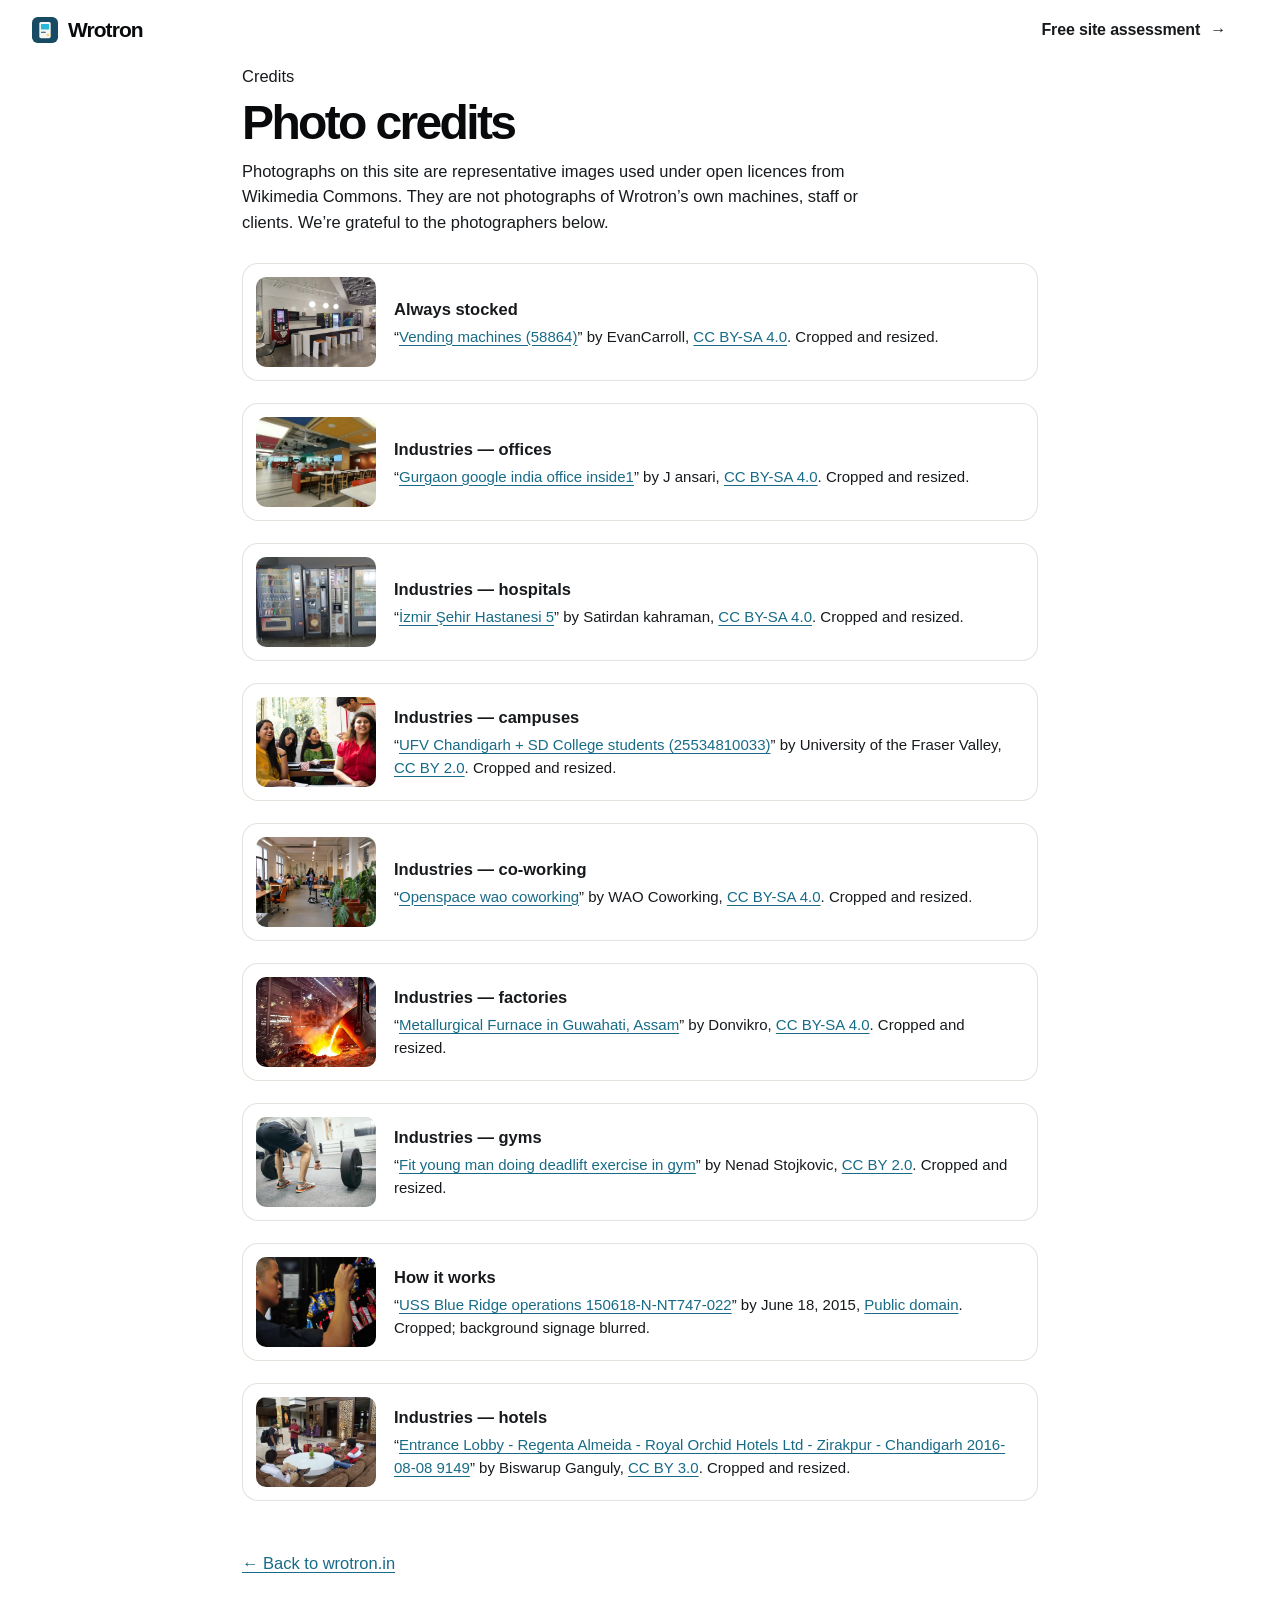
==== commit 0368bee3: "Product-launch redesign: the machine as hero, cinematic rhythm, premium craft - Rendered Wrotron mac" ====
--- a/credits.html
+++ b/credits.html
@@ -7,7 +7,7 @@
 <meta name="description" content="Attribution for photographs used on wrotron.in.">
 <meta name="robots" content="noindex">
 <link rel="icon" href="assets/favicon.svg" type="image/svg+xml">
-<link rel="stylesheet" href="styles.css">
+<link rel="stylesheet" href="styles.css?v=083f57f6">
 <style>
   .doc { padding: 64px 0 96px; background: var(--paper); min-height: 70vh; }
   .doc .wrap { max-width: 860px; }
@@ -31,7 +31,7 @@
 <p class="label">Credits</p>
 <h1>Photo credits</h1>
 <p>Photographs on this site are representative images used under open licences from Wikimedia Commons. They are not photographs of Wrotron&rsquo;s own machines, staff or clients. We&rsquo;re grateful to the photographers below.</p>
-<ul class="credit-list"><li class="credit"><img src="assets/photos/hero-machine-sm.jpg" alt="" width="160" height="120" loading="lazy"><div><b>Hero</b><p>&ldquo;<a href="https://commons.wikimedia.org/wiki/File:Vending_machine_(Goa_University).jpg" target="_blank" rel="noopener">Vending machine (Goa University)</a>&rdquo; by NICOLE CUNCOLIM, <a href="http://creativecommons.org/publicdomain/zero/1.0/deed.en" target="_blank" rel="noopener">CC0</a>. Cropped and resized.</p></div></li><li class="credit"><img src="assets/photos/office-pantry-sm.jpg" alt="" width="160" height="120" loading="lazy"><div><b>What we manage</b><p>&ldquo;<a href="https://commons.wikimedia.org/wiki/File:Vending_machines_(58864).jpg" target="_blank" rel="noopener">Vending machines (58864)</a>&rdquo; by EvanCarroll, <a href="https://creativecommons.org/licenses/by-sa/4.0" target="_blank" rel="noopener">CC BY-SA 4.0</a>. Cropped and resized.</p></div></li><li class="credit"><img src="assets/photos/office-sm.jpg" alt="" width="160" height="120" loading="lazy"><div><b>Industries — offices</b><p>&ldquo;<a href="https://commons.wikimedia.org/wiki/File:Gurgaon_google_india_office_inside1.jpg" target="_blank" rel="noopener">Gurgaon google india office inside1</a>&rdquo; by J ansari, <a href="https://creativecommons.org/licenses/by-sa/4.0" target="_blank" rel="noopener">CC BY-SA 4.0</a>. Cropped and resized.</p></div></li><li class="credit"><img src="assets/photos/hospital-sm.jpg" alt="" width="160" height="120" loading="lazy"><div><b>Industries — hospitals</b><p>&ldquo;<a href="https://commons.wikimedia.org/wiki/File:%C4%B0zmir_%C5%9Eehir_Hastanesi_5.jpg" target="_blank" rel="noopener">İzmir Şehir Hastanesi 5</a>&rdquo; by Satirdan kahraman, <a href="https://creativecommons.org/licenses/by-sa/4.0" target="_blank" rel="noopener">CC BY-SA 4.0</a>. Cropped and resized.</p></div></li><li class="credit"><img src="assets/photos/campus-sm.jpg" alt="" width="160" height="120" loading="lazy"><div><b>Industries — campuses</b><p>&ldquo;<a href="https://commons.wikimedia.org/wiki/File:UFV_Chandigarh_%2B_SD_College_students_(25534810033).jpg" target="_blank" rel="noopener">UFV Chandigarh + SD College students (25534810033)</a>&rdquo; by University of the Fraser Valley, <a href="https://creativecommons.org/licenses/by/2.0" target="_blank" rel="noopener">CC BY 2.0</a>. Cropped and resized.</p></div></li><li class="credit"><img src="assets/photos/coworking-sm.jpg" alt="" width="160" height="120" loading="lazy"><div><b>Industries — co-working</b><p>&ldquo;<a href="https://commons.wikimedia.org/wiki/File:Openspace_wao_coworking.jpg" target="_blank" rel="noopener">Openspace wao coworking</a>&rdquo; by WAO Coworking, <a href="https://creativecommons.org/licenses/by-sa/4.0" target="_blank" rel="noopener">CC BY-SA 4.0</a>. Cropped and resized.</p></div></li><li class="credit"><img src="assets/photos/factory-sm.jpg" alt="" width="160" height="120" loading="lazy"><div><b>Industries — factories</b><p>&ldquo;<a href="https://commons.wikimedia.org/wiki/File:Metallurgical_Furnace_in_Guwahati,_Assam.jpg" target="_blank" rel="noopener">Metallurgical Furnace in Guwahati, Assam</a>&rdquo; by Donvikro, <a href="https://creativecommons.org/licenses/by-sa/4.0" target="_blank" rel="noopener">CC BY-SA 4.0</a>. Cropped and resized.</p></div></li><li class="credit"><img src="assets/photos/gym-sm.jpg" alt="" width="160" height="120" loading="lazy"><div><b>Industries — gyms</b><p>&ldquo;<a href="https://commons.wikimedia.org/wiki/File:Fit_young_man_doing_deadlift_exercise_in_gym.jpg" target="_blank" rel="noopener">Fit young man doing deadlift exercise in gym</a>&rdquo; by Nenad Stojkovic, <a href="https://creativecommons.org/licenses/by/2.0" target="_blank" rel="noopener">CC BY 2.0</a>. Cropped and resized.</p></div></li><li class="credit"><img src="assets/photos/machines-corner-sm.jpg" alt="" width="160" height="120" loading="lazy"><div><b>Our machines</b><p>&ldquo;<a href="https://commons.wikimedia.org/wiki/File:Soft_drink_and_snack_vending_machines,_Chico_(2025)-L1007024.jpg" target="_blank" rel="noopener">Soft drink and snack vending machines, Chico (2025)-L1007024</a>&rdquo; by Frank Schulenburg, <a href="https://creativecommons.org/licenses/by-sa/4.0" target="_blank" rel="noopener">CC BY-SA 4.0</a>. Cropped and resized.</p></div></li><li class="credit"><img src="assets/photos/restock-sm.jpg" alt="" width="160" height="120" loading="lazy"><div><b>What we manage</b><p>&ldquo;<a href="https://commons.wikimedia.org/wiki/File:USS_Blue_Ridge_operations_150618-N-NT747-022.jpg" target="_blank" rel="noopener">USS Blue Ridge operations 150618-N-NT747-022</a>&rdquo; by June 18, 2015, <a href="https://creativecommons.org/publicdomain/mark/1.0/" target="_blank" rel="noopener">Public domain</a>. Cropped; background signage blurred.</p></div></li><li class="credit"><img src="assets/photos/hotel-sm.jpg" alt="" width="160" height="120" loading="lazy"><div><b>Industries — hotels</b><p>&ldquo;<a href="https://commons.wikimedia.org/wiki/File:Entrance_Lobby_-_Regenta_Almeida_-_Royal_Orchid_Hotels_Ltd_-_Zirakpur_-_Chandigarh_2016-08-08_9149.JPG" target="_blank" rel="noopener">Entrance Lobby - Regenta Almeida - Royal Orchid Hotels Ltd - Zirakpur - Chandigarh 2016-08-08 9149</a>&rdquo; by Biswarup Ganguly, <a href="https://creativecommons.org/licenses/by/3.0" target="_blank" rel="noopener">CC BY 3.0</a>. Cropped and resized.</p></div></li></ul>
+<ul class="credit-list"><li class="credit"><img src="assets/photos/office-pantry-sm.jpg" alt="" width="160" height="120" loading="lazy"><div><b>Always stocked</b><p>&ldquo;<a href="https://commons.wikimedia.org/wiki/File:Vending_machines_(58864).jpg" target="_blank" rel="noopener">Vending machines (58864)</a>&rdquo; by EvanCarroll, <a href="https://creativecommons.org/licenses/by-sa/4.0" target="_blank" rel="noopener">CC BY-SA 4.0</a>. Cropped and resized.</p></div></li><li class="credit"><img src="assets/photos/office-sm.jpg" alt="" width="160" height="120" loading="lazy"><div><b>Industries — offices</b><p>&ldquo;<a href="https://commons.wikimedia.org/wiki/File:Gurgaon_google_india_office_inside1.jpg" target="_blank" rel="noopener">Gurgaon google india office inside1</a>&rdquo; by J ansari, <a href="https://creativecommons.org/licenses/by-sa/4.0" target="_blank" rel="noopener">CC BY-SA 4.0</a>. Cropped and resized.</p></div></li><li class="credit"><img src="assets/photos/hospital-sm.jpg" alt="" width="160" height="120" loading="lazy"><div><b>Industries — hospitals</b><p>&ldquo;<a href="https://commons.wikimedia.org/wiki/File:%C4%B0zmir_%C5%9Eehir_Hastanesi_5.jpg" target="_blank" rel="noopener">İzmir Şehir Hastanesi 5</a>&rdquo; by Satirdan kahraman, <a href="https://creativecommons.org/licenses/by-sa/4.0" target="_blank" rel="noopener">CC BY-SA 4.0</a>. Cropped and resized.</p></div></li><li class="credit"><img src="assets/photos/campus-sm.jpg" alt="" width="160" height="120" loading="lazy"><div><b>Industries — campuses</b><p>&ldquo;<a href="https://commons.wikimedia.org/wiki/File:UFV_Chandigarh_%2B_SD_College_students_(25534810033).jpg" target="_blank" rel="noopener">UFV Chandigarh + SD College students (25534810033)</a>&rdquo; by University of the Fraser Valley, <a href="https://creativecommons.org/licenses/by/2.0" target="_blank" rel="noopener">CC BY 2.0</a>. Cropped and resized.</p></div></li><li class="credit"><img src="assets/photos/coworking-sm.jpg" alt="" width="160" height="120" loading="lazy"><div><b>Industries — co-working</b><p>&ldquo;<a href="https://commons.wikimedia.org/wiki/File:Openspace_wao_coworking.jpg" target="_blank" rel="noopener">Openspace wao coworking</a>&rdquo; by WAO Coworking, <a href="https://creativecommons.org/licenses/by-sa/4.0" target="_blank" rel="noopener">CC BY-SA 4.0</a>. Cropped and resized.</p></div></li><li class="credit"><img src="assets/photos/factory-sm.jpg" alt="" width="160" height="120" loading="lazy"><div><b>Industries — factories</b><p>&ldquo;<a href="https://commons.wikimedia.org/wiki/File:Metallurgical_Furnace_in_Guwahati,_Assam.jpg" target="_blank" rel="noopener">Metallurgical Furnace in Guwahati, Assam</a>&rdquo; by Donvikro, <a href="https://creativecommons.org/licenses/by-sa/4.0" target="_blank" rel="noopener">CC BY-SA 4.0</a>. Cropped and resized.</p></div></li><li class="credit"><img src="assets/photos/gym-sm.jpg" alt="" width="160" height="120" loading="lazy"><div><b>Industries — gyms</b><p>&ldquo;<a href="https://commons.wikimedia.org/wiki/File:Fit_young_man_doing_deadlift_exercise_in_gym.jpg" target="_blank" rel="noopener">Fit young man doing deadlift exercise in gym</a>&rdquo; by Nenad Stojkovic, <a href="https://creativecommons.org/licenses/by/2.0" target="_blank" rel="noopener">CC BY 2.0</a>. Cropped and resized.</p></div></li><li class="credit"><img src="assets/photos/restock-sm.jpg" alt="" width="160" height="120" loading="lazy"><div><b>How it works</b><p>&ldquo;<a href="https://commons.wikimedia.org/wiki/File:USS_Blue_Ridge_operations_150618-N-NT747-022.jpg" target="_blank" rel="noopener">USS Blue Ridge operations 150618-N-NT747-022</a>&rdquo; by June 18, 2015, <a href="https://creativecommons.org/publicdomain/mark/1.0/" target="_blank" rel="noopener">Public domain</a>. Cropped; background signage blurred.</p></div></li><li class="credit"><img src="assets/photos/hotel-sm.jpg" alt="" width="160" height="120" loading="lazy"><div><b>Industries — hotels</b><p>&ldquo;<a href="https://commons.wikimedia.org/wiki/File:Entrance_Lobby_-_Regenta_Almeida_-_Royal_Orchid_Hotels_Ltd_-_Zirakpur_-_Chandigarh_2016-08-08_9149.JPG" target="_blank" rel="noopener">Entrance Lobby - Regenta Almeida - Royal Orchid Hotels Ltd - Zirakpur - Chandigarh 2016-08-08 9149</a>&rdquo; by Biswarup Ganguly, <a href="https://creativecommons.org/licenses/by/3.0" target="_blank" rel="noopener">CC BY 3.0</a>. Cropped and resized.</p></div></li></ul>
 <p style="margin-top:40px"><a href="./">&larr; Back to wrotron.in</a></p>
 </div></main>
 </body>
--- a/styles.css
+++ b/styles.css
@@ -1,640 +1,592 @@
 /* =================================================================
-   WROTRON DESIGN SYSTEM
-   Colour roles
-   - Dark neutrals (ink): premium base, hero, machine, technology
-   - Warm paper: light sections, keeps food feeling appetising
-   - Deep blue: trust and structure on light backgrounds
-   - Cyan: technology, telemetry, "online" states (on dark only)
-   - Yellow: product highlights and status cues, sparingly
-   - Orange: calls to action only (#d04a02 = 4.5:1 with white text)
+   WROTRON — design system
+   Colour: black / white / warm white carry the page. Blue and cyan
+   mean technology and trust. Amber appears only where something should
+   catch the eye (status, a highlight). Nothing else.
+   Type: one family (Inter, system fallback), strict scale.
+   Space: 8-based scale; big gaps only where they create emphasis.
 ================================================================== */
 :root {
-  --ink: #0b0d0f;
-  --ink-2: #12161a;
-  --ink-3: #1b2127;
-  --ink-line: rgba(255, 255, 255, .1);
-  --paper: #f7f6f2;
-  --paper-2: #efece4;
+  --black: #080a0c;
+  --ink: #171a1d;
+  --graphite: #2a2f34;
+  --grey: #a1a6ab;
+  --grey-2: #6b7278;
+  --line: #e4e2dc;
+  --line-dark: rgba(255, 255, 255, .12);
   --white: #ffffff;
-  --blue: #164b63;
-  --blue-2: #0f3a4d;
-  --cyan: #28b8d8;
-  --yellow: #ffc857;
-  --cta: #d04a02;
-  --cta-hover: #b33f00;
-  --ok: #2fbf71;
-  --warn: #ffc857;
-
-  --text: #1c2329;
-  --muted: #56606a;
-  --line: #e4e1d8;
-  --on-dark: #eef2f4;
-  --on-dark-muted: #9aa7b2;
-
-  --font: "Inter", -apple-system, BlinkMacSystemFont, "SF Pro Text", "Segoe UI", Roboto, "Helvetica Neue", Arial, sans-serif;
-  --ease: cubic-bezier(.2, .7, .2, 1);
-  --t-fast: .2s;
-  --t-med: .45s;
-
-  --r-sm: 10px;
-  --r-md: 14px;
-  --r-lg: 22px;
-  --wrap: 1200px;
-  --gutter: 24px;
-  --nav-h: 64px;
-  --sec: 104px;
-  --shadow-sm: 0 1px 2px rgba(11, 13, 15, .06);
-  --shadow-md: 0 1px 2px rgba(11, 13, 15, .06), 0 14px 36px rgba(11, 13, 15, .08);
-  --shadow-lg: 0 30px 70px rgba(0, 0, 0, .35);
+  --warm: #f5f4f0;
+  --blue: #176b87;
+  --cyan: #35c2e4;
+  --amber: #f5b942;
+  --ok: #34c77b;
+
+  --font: "Inter", -apple-system, BlinkMacSystemFont, "SF Pro Display", "SF Pro Text", "Segoe UI", Roboto, "Helvetica Neue", Arial, sans-serif;
+  --ease: cubic-bezier(.22, .61, .21, 1);
+  --slow: 1.1s;
+
+  --s-1: 8px; --s-2: 16px; --s-3: 24px; --s-4: 32px; --s-5: 48px; --s-6: 64px; --s-7: 80px; --s-8: 96px; --s-9: 120px; --s-10: 160px;
+  --r-btn: 12px; --r-card: 24px; --r-media: 30px;
+  --wrap: 1280px; --gutter: 32px; --nav-h: 60px;
+  --text-max: 620px;
+  --shadow-soft: 0 40px 80px -30px rgba(8, 10, 12, .28), 0 12px 24px -12px rgba(8, 10, 12, .12);
 }
 
 *, *::before, *::after { box-sizing: border-box; }
 * { margin: 0; padding: 0; }
-html { overflow-x: hidden; overflow-x: clip; scroll-behavior: smooth; scroll-padding-top: calc(var(--nav-h) + 12px); -webkit-text-size-adjust: 100%; }
-body { font-family: var(--font); font-size: 17px; line-height: 1.55; color: var(--text); background: var(--white); -webkit-font-smoothing: antialiased; -moz-osx-font-smoothing: grayscale; font-feature-settings: "cv11", "ss01"; }
+html { overflow-x: hidden; overflow-x: clip; scroll-behavior: smooth; scroll-padding-top: calc(var(--nav-h) + 8px); -webkit-text-size-adjust: 100%; }
+body { font-family: var(--font); font-size: 18px; line-height: 1.55; color: var(--ink); background: var(--white); -webkit-font-smoothing: antialiased; -moz-osx-font-smoothing: grayscale; font-feature-settings: "cv11", "ss03"; }
 img, svg, picture { display: block; max-width: 100%; }
 a { color: inherit; text-decoration: none; }
 button { font: inherit; color: inherit; background: none; border: 0; cursor: pointer; }
 ul, ol { list-style: none; }
-table { border-collapse: collapse; }
 :focus-visible { outline: 2px solid var(--cyan); outline-offset: 3px; border-radius: 6px; }
 [hidden] { display: none !important; }
-
-.skip { position: absolute; left: -9999px; top: 8px; z-index: 1000; background: var(--ink); color: #fff; padding: 8px 14px; border-radius: 8px; }
+.skip { position: absolute; left: -9999px; top: 8px; z-index: 1000; background: var(--black); color: #fff; padding: 8px 14px; border-radius: 8px; }
 .skip:focus { left: 8px; }
 .wrap { max-width: var(--wrap); margin: 0 auto; padding: 0 var(--gutter); }
-.ic { width: 20px; height: 20px; flex: none; fill: none; stroke: currentColor; stroke-width: 1.8; stroke-linecap: round; stroke-linejoin: round; }
+.ic { width: 20px; height: 20px; flex: none; fill: none; stroke: currentColor; stroke-width: 1.7; stroke-linecap: round; stroke-linejoin: round; }
 .ic-wa { fill: currentColor; stroke: none; }
-.num, .calc-out b, .metric b, .j-n, .day time { font-variant-numeric: tabular-nums; }
-
-/* ---------- Type ---------- */
-h1, h2, h3, h4 { font-weight: 700; letter-spacing: -.025em; color: var(--ink); }
-h1 { font-size: clamp(44px, 6.4vw, 84px); line-height: .98; letter-spacing: -.045em; }
-h2 { font-size: clamp(30px, 3.6vw, 48px); line-height: 1.08; letter-spacing: -.035em; }
-h3 { font-size: 19px; line-height: 1.3; letter-spacing: -.015em; }
-p { max-width: 62ch; }
-.label { display: inline-block; font-size: 12.5px; font-weight: 600; letter-spacing: .12em; text-transform: uppercase; color: var(--blue); margin-bottom: 14px; }
-.lead { font-size: 18.5px; line-height: 1.55; color: var(--muted); }
-.fine { font-size: 13.5px; color: var(--muted); margin-top: 14px; }
-
-/* ---------- Buttons & links ---------- */
-.btn { display: inline-flex; align-items: center; justify-content: center; gap: 8px; min-height: 46px; max-width: 100%; padding: 11px 20px; border-radius: 999px; font-size: 15.5px; font-weight: 600; letter-spacing: -.01em; text-align: center; line-height: 1.2; transition: background var(--t-fast) var(--ease), box-shadow var(--t-fast) var(--ease), transform var(--t-fast) var(--ease), color var(--t-fast); }
-.btn:active { transform: scale(.98); }
-.btn-lg { min-height: 52px; padding: 14px 26px; font-size: 16.5px; }
-.btn-block { width: 100%; }
-.btn-primary { background: var(--cta); color: #fff; }
-.btn-primary:hover { background: var(--cta-hover); }
-.btn-primary::after { content: "\2192"; transition: transform var(--t-fast) var(--ease); }
-.btn-primary:hover::after { transform: translateX(3px); }
-.btn-ghost { background: #fff; color: var(--ink); box-shadow: inset 0 0 0 1.5px var(--line); }
-.btn-ghost:hover { box-shadow: inset 0 0 0 1.5px var(--ink); }
-.btn-ghost .ic-wa { color: #1faa59; }
-.btn-ghost-dark { color: var(--on-dark); box-shadow: inset 0 0 0 1.5px rgba(255, 255, 255, .25); }
-.btn-ghost-dark:hover { box-shadow: inset 0 0 0 1.5px #fff; }
-.btn[disabled] { opacity: .55; pointer-events: none; }
-.link { display: inline-flex; align-items: center; gap: 6px; font-weight: 600; color: var(--blue); }
-.link::after { content: "\2192"; transition: transform var(--t-fast) var(--ease); }
-.link:hover::after { transform: translateX(3px); }
-.link-inline { color: var(--blue); font-weight: 600; text-decoration: underline; text-underline-offset: 3px; font-size: inherit; }
-
-/* ---------- Announcement + nav ---------- */
-.announce { background: var(--ink); color: var(--on-dark-muted); font-size: 13px; border-bottom: 1px solid var(--ink-line); }
-.announce-inner { display: flex; align-items: center; gap: 22px; min-height: 36px; }
-.announce span { display: inline-flex; align-items: center; gap: 8px; }
-.announce .dot { width: 6px; height: 6px; border-radius: 50%; background: var(--ok); }
-.announce-call { margin-left: auto; display: inline-flex; align-items: center; gap: 6px; color: var(--on-dark); font-weight: 600; }
-.announce-call .ic { width: 14px; height: 14px; }
-.nav { position: sticky; top: 0; z-index: 100; height: var(--nav-h); background: rgba(11, 13, 15, .97); backdrop-filter: saturate(160%) blur(16px); -webkit-backdrop-filter: saturate(160%) blur(16px); border-bottom: 1px solid var(--ink-line); }
-.nav-inner { height: 100%; display: flex; align-items: center; gap: 24px; }
-.brand { display: inline-flex; align-items: center; gap: 10px; font-size: 20px; font-weight: 700; letter-spacing: -.03em; color: #fff; }
-.brand-mark { width: 30px; height: 30px; }
+.num { font-variant-numeric: tabular-nums; }
+
+/* ---------- Type scale ---------- */
+h1, h2, h3, h4 { font-weight: 700; color: var(--black); }
+h1 { font-size: clamp(56px, 7.6vw, 112px); line-height: .94; letter-spacing: -.055em; }
+h2 { font-size: clamp(40px, 5.2vw, 72px); line-height: 1; letter-spacing: -.045em; }
+h3 { font-size: 21px; line-height: 1.25; letter-spacing: -.02em; font-weight: 600; }
+p { max-width: var(--text-max); }
+.eyebrow { font-size: 13px; font-weight: 600; letter-spacing: .14em; text-transform: uppercase; color: var(--blue); margin-bottom: var(--s-3); }
+.lead { font-size: clamp(19px, 1.5vw, 22px); line-height: 1.45; color: var(--grey-2); letter-spacing: -.01em; }
+.fine { font-size: 13.5px; color: var(--grey-2); margin-top: var(--s-2); }
+.head { max-width: 760px; margin-bottom: var(--s-7); }
+.head .lead { margin-top: var(--s-3); }
+
+/* ---------- Buttons ---------- */
+.btn { display: inline-flex; align-items: center; justify-content: center; gap: 10px; min-height: 48px; max-width: 100%; padding: 12px 22px; border-radius: var(--r-btn); font-size: 16px; font-weight: 600; letter-spacing: -.01em; line-height: 1.2; text-align: center; transition: background .3s var(--ease), color .3s var(--ease), transform .3s var(--ease); }
+.btn::after { content: "\2192"; transition: transform .4s var(--ease); }
+.btn:hover::after { transform: translateX(4px); }
+.btn:active { transform: scale(.985); }
+.btn-lg { min-height: 56px; padding: 16px 28px; font-size: 17px; }
+.btn-sm { min-height: 38px; padding: 8px 14px; font-size: 14px; border-radius: 10px; }
+.btn-dark { background: var(--black); color: #fff; }
+.btn-dark:hover { background: var(--graphite); }
+.btn-light { background: #fff; color: var(--black); }
+.btn-light:hover { background: var(--warm); }
+.btn[disabled] { opacity: .5; pointer-events: none; }
+.text-link { display: inline-flex; align-items: center; gap: 8px; font-weight: 600; font-size: 17px; color: var(--blue); min-height: 44px; }
+.text-link::after { content: "\2192"; transition: transform .4s var(--ease); }
+.text-link:hover::after { transform: translateX(4px); }
+.text-link.down::after { content: "\2193"; }
+.text-link.down:hover::after { transform: translateY(3px); }
+.dark .text-link, .text-link.on-dark { color: var(--cyan); }
+
+/* ---------- Navigation ---------- */
+.nav { position: fixed; inset: 0 0 auto; z-index: 100; height: var(--nav-h); transition: background .5s var(--ease), box-shadow .5s var(--ease); }
+.nav.solid { background: rgba(245, 244, 240, .78); backdrop-filter: saturate(180%) blur(20px); -webkit-backdrop-filter: saturate(180%) blur(20px); box-shadow: 0 1px 0 rgba(8, 10, 12, .07); }
+.nav.on-dark:not(.open) { color: #fff; }
+.nav.on-dark.solid { background: rgba(8, 10, 12, .72); box-shadow: 0 1px 0 var(--line-dark); }
+.nav-inner { height: 100%; display: flex; align-items: center; gap: var(--s-4); }
+.brand { display: inline-flex; align-items: center; gap: 10px; font-size: 21px; font-weight: 700; letter-spacing: -.045em; color: var(--black); }
+.brand-mark { width: 26px; height: 26px; color: var(--black); }
+.nav.on-dark:not(.open) .brand, .nav.on-dark:not(.open) .brand-mark { color: #fff; --mark-inner: var(--black); }
 .nav nav { margin-left: auto; }
-.nav-links { display: flex; align-items: center; gap: 24px; }
-.nav-links a { font-size: 14px; font-weight: 500; color: var(--on-dark-muted); transition: color var(--t-fast); }
-.nav-links a:hover, .nav-links a.active { color: #fff; }
+.nav-links { display: flex; align-items: center; gap: 28px; }
+.nav-links a { font-size: 14px; font-weight: 500; color: inherit; opacity: .72; transition: opacity .3s; }
+.nav-links a:hover, .nav-links a.active { opacity: 1; }
 .nav-links-cta { display: none; }
-.nav-cta { min-height: 40px; padding: 8px 16px; font-size: 14px; }
-.nav-toggle { display: none; width: 42px; height: 42px; position: relative; }
-.nav-toggle span { position: absolute; left: 10px; right: 10px; height: 2px; background: #fff; border-radius: 2px; transition: transform .3s var(--ease), top .3s var(--ease); }
-.nav-toggle span:first-child { top: 16px; }
-.nav-toggle span:last-child { top: 24px; }
-.nav.open .nav-toggle span:first-child { top: 20px; transform: rotate(45deg); }
-.nav.open .nav-toggle span:last-child { top: 20px; transform: rotate(-45deg); }
-
-/* ---------- Photos ---------- */
-.photo { position: relative; overflow: hidden; background: linear-gradient(135deg, var(--paper-2), #e2ddd1); }
+.nav.on-dark:not(.open) .nav-cta { background: #fff; color: var(--black); }
+.nav-toggle { display: none; width: 44px; height: 44px; position: relative; margin-right: -10px; }
+.nav-toggle span { position: absolute; left: 12px; right: 12px; height: 1.5px; background: currentColor; border-radius: 2px; transition: transform .4s var(--ease), top .4s var(--ease); }
+.nav-toggle span:first-child { top: 18px; }
+.nav-toggle span:last-child { top: 25px; }
+.nav.open .nav-toggle span:first-child { top: 21.5px; transform: rotate(45deg); }
+.nav.open .nav-toggle span:last-child { top: 21.5px; transform: rotate(-45deg); }
+
+/* ---------- Photos (one grade for every photo) ---------- */
+.photo { position: relative; overflow: hidden; background: #d9d6ce; }
 .photo picture, .photo img { width: 100%; height: 100%; }
-.photo img { object-fit: cover; }
+.photo img { object-fit: cover; filter: saturate(.86) contrast(1.04) brightness(.98); }
 .photo.failed picture { display: none; }
 
-/* ---------- Sections ---------- */
-.section { padding: var(--sec) 0; }
-.section.paper { background: var(--paper); }
-.section.dark { background: var(--ink); color: var(--on-dark); }
+/* ---------- Sections & rhythm ---------- */
+.section { padding: var(--s-10) 0; }
+.section.paper { background: var(--warm); }
+.dark { background: var(--black); color: #e9ecee; }
 .dark h2, .dark h3 { color: #fff; }
-.dark .label { color: var(--cyan); }
-.dark .lead { color: var(--on-dark-muted); }
-.sec-head { max-width: 760px; margin-bottom: 48px; }
-.sec-head .lead { margin-top: 16px; }
-.sec-head.center { text-align: center; margin-left: auto; margin-right: auto; }
-.sec-head.center .lead { margin-left: auto; margin-right: auto; }
+.dark .eyebrow { color: var(--cyan); }
+.dark .lead { color: var(--grey); }
+.dark .fine { color: var(--grey); }
+
+/* Reveal: slow and precise */
+.js .reveal { opacity: 0; transform: translateY(28px); transition: opacity var(--slow) var(--ease), transform var(--slow) var(--ease); }
+.js .reveal.in { opacity: 1; transform: none; }
+.js .rise { opacity: 0; transform: translateY(18px); animation: rise 1.2s var(--ease) forwards; }
+.js .rise:nth-child(2) { animation-delay: .08s; } .js .rise:nth-child(3) { animation-delay: .16s; } .js .rise:nth-child(4) { animation-delay: .24s; } .js .rise:nth-child(5) { animation-delay: .32s; }
+@keyframes rise { to { opacity: 1; transform: none; } }
 
 /* ---------- Hero ---------- */
-.hero { background: radial-gradient(1000px 520px at 78% 30%, rgba(40, 184, 216, .14), transparent 60%), var(--ink); color: var(--on-dark); padding: 72px 0 88px; overflow: hidden; }
-.hero-grid { display: grid; grid-template-columns: 1.1fr .9fr; gap: 56px; align-items: center; }
-.hero .label { color: var(--cyan); }
-.hero h1 { color: #fff; }
-.hero-lead { font-size: clamp(18px, 1.6vw, 21px); line-height: 1.5; color: #c4ced6; margin: 24px 0 32px; max-width: 34em; }
-.hero-cta { display: flex; flex-wrap: wrap; gap: 12px; }
-.hero-facts { display: flex; flex-wrap: wrap; gap: 10px 24px; margin-top: 32px; font-size: 15px; color: var(--on-dark); }
-.hero-facts li { display: inline-flex; align-items: center; gap: 8px; }
-.hero-facts .ic { color: var(--cyan); stroke-width: 2.4; width: 18px; height: 18px; }
-.hero-visual { position: relative; }
-.hero-photo { border-radius: var(--r-lg); aspect-ratio: 4 / 4.7; box-shadow: var(--shadow-lg); outline: 1px solid var(--ink-line); outline-offset: -1px; }
-.hero-photo img { object-position: 30% 20%; }
-.status { position: absolute; left: -44px; bottom: 36px; width: 250px; background: rgba(18, 22, 26, .88); backdrop-filter: blur(14px); -webkit-backdrop-filter: blur(14px); border: 1px solid var(--ink-line); border-radius: var(--r-md); padding: 14px 16px; box-shadow: var(--shadow-lg); font-size: 13px; color: var(--on-dark-muted); }
-.status-head { display: flex; justify-content: space-between; align-items: center; margin-bottom: 10px; font-size: 11.5px; font-weight: 600; letter-spacing: .1em; text-transform: uppercase; color: var(--on-dark); }
-.status-ex { font-size: 10.5px; letter-spacing: .08em; padding: 2px 7px; border-radius: 6px; background: rgba(255, 255, 255, .08); color: var(--on-dark-muted); text-transform: uppercase; font-weight: 600; }
-.status ul { display: grid; gap: 8px; }
-.status li { display: grid; grid-template-columns: 1fr auto; align-items: center; gap: 4px 10px; }
-.status b { color: #fff; font-weight: 600; display: inline-flex; align-items: center; gap: 7px; }
-.status b.ok { color: var(--ok); }
-.status .bar { grid-column: 1 / -1; }
-.pulse { width: 7px; height: 7px; border-radius: 50%; background: var(--ok); box-shadow: 0 0 0 0 rgba(47, 191, 113, .6); animation: pulse 2.4s infinite; }
-@keyframes pulse { 70% { box-shadow: 0 0 0 7px rgba(47, 191, 113, 0); } 100% { box-shadow: 0 0 0 0 rgba(47, 191, 113, 0); } }
-.bar { display: block; height: 6px; border-radius: 6px; background: rgba(255, 255, 255, .1); overflow: hidden; }
-.bar i { display: block; height: 100%; width: var(--v); background: var(--cyan); border-radius: 6px; transform-origin: left; animation: grow 1.4s var(--ease) both; }
-.bar.low i { background: var(--yellow); }
-@keyframes grow { from { transform: scaleX(0); } }
-
-/* ---------- Facts / metrics ---------- */
-.facts { background: var(--paper); border-bottom: 1px solid var(--line); }
-.facts-grid { display: grid; grid-template-columns: repeat(4, 1fr); }
-.fact { padding: 28px 24px; border-left: 1px solid var(--line); display: grid; gap: 4px; }
-.fact:first-child { border-left: 0; padding-left: 0; }
-.fact b { font-size: 22px; letter-spacing: -.02em; color: var(--ink); }
-.fact span { font-size: 14.5px; color: var(--muted); }
-.metrics { display: grid; grid-template-columns: repeat(auto-fit, minmax(160px, 1fr)); gap: 0; border-top: 1px solid var(--line); }
-.metric { padding: 28px 24px; border-left: 1px solid var(--line); }
-.metric:first-child { border-left: 0; padding-left: 0; }
-.metric b { display: block; font-size: 40px; letter-spacing: -.04em; line-height: 1; color: var(--blue); }
-.metric span { font-size: 14px; color: var(--muted); }
-
-/* ---------- What we do ---------- */
-.wwd { display: grid; grid-template-columns: 1fr 1fr; gap: 64px; align-items: center; }
-.wwd-copy .lead { margin: 16px 0 28px; }
-.wwd-list { display: grid; grid-template-columns: 1fr 1fr; gap: 0 28px; counter-reset: w; }
-.wwd-list li { counter-increment: w; padding: 16px 0 16px 40px; border-top: 1px solid var(--line); position: relative; }
-.wwd-list li::before { content: counter(w, decimal-leading-zero); position: absolute; left: 0; top: 17px; font-size: 13px; font-weight: 700; color: var(--blue); font-variant-numeric: tabular-nums; }
-.wwd-list b { display: block; color: var(--ink); }
-.wwd-list span { font-size: 15px; color: var(--muted); }
-.wwd-media { display: grid; grid-template-columns: 1.4fr 1fr; grid-template-rows: auto auto; gap: 14px; }
-.wwd-a { grid-column: 1 / -1; aspect-ratio: 16 / 11; border-radius: var(--r-lg); }
-.wwd-b { aspect-ratio: 4 / 3; border-radius: var(--r-md); }
-.wwd-caption { align-self: center; display: flex; gap: 12px; font-size: 15px; font-weight: 500; color: var(--ink); }
-.wwd-caption .ic { width: 36px; height: 36px; padding: 8px; border-radius: 10px; background: var(--paper); color: var(--blue); }
-
-/* ---------- Machine showcase ---------- */
-.showcase { display: grid; grid-template-columns: 1fr minmax(260px, 340px) 1fr; gap: 40px; align-items: center; margin-bottom: 72px; }
-.machine-art { filter: drop-shadow(0 40px 60px rgba(0, 0, 0, .5)); }
-.mg-led { animation: blink 2.4s infinite; }
-@keyframes blink { 50% { opacity: .35; } }
-.callouts { display: grid; gap: 26px; }
-.callouts li { position: relative; padding-bottom: 20px; border-bottom: 1px solid var(--ink-line); }
-.callouts b { display: block; color: #fff; font-size: 16.5px; margin-bottom: 2px; }
-.callouts span { font-size: 14.5px; color: var(--on-dark-muted); }
-.callouts-l { text-align: right; }
-.callouts li::after { content: ""; position: absolute; top: 9px; width: 24px; height: 1px; background: var(--cyan); opacity: .7; }
-.callouts-l li::after { right: -34px; }
-.callouts-r li::after { left: -34px; }
-.callouts li::before { content: ""; position: absolute; top: 6px; width: 7px; height: 7px; border-radius: 50%; background: var(--cyan); }
-.callouts-l li::before { right: -40px; }
-.callouts-r li::before { left: -40px; }
-.types { display: grid; grid-template-columns: 1.15fr 1.15fr .9fr; gap: 18px; }
-.type { background: var(--ink-2); border: 1px solid var(--ink-line); border-radius: var(--r-lg); overflow: hidden; display: flex; flex-direction: column; }
-.type > .photo { aspect-ratio: 16 / 10; }
-.type-illus { aspect-ratio: 16 / 10; display: grid; place-items: center; background: var(--paper); padding: 20px; }
-.type-body { padding: 24px; display: flex; flex-direction: column; gap: 8px; flex: 1; }
-.type-body p { font-size: 15px; color: var(--on-dark-muted); }
-.type-body .link { color: var(--cyan); margin-top: auto; padding-top: 8px; }
-.type-mix { background: linear-gradient(160deg, var(--blue), var(--blue-2)); border: 0; }
-.type-mix .type-body { justify-content: center; }
-.type-mix p { color: #cfe2ea; }
-.type-mix .btn { align-self: flex-start; margin-top: 8px; }
-.brands { margin-top: 32px; text-align: center; font-size: 14.5px; color: var(--on-dark-muted); max-width: none; }
-.brands b { color: var(--on-dark); font-weight: 600; }
-
-/* ---------- Demo kiosk ---------- */
-.demo { display: grid; grid-template-columns: 1fr 1fr; gap: 64px; align-items: center; }
-.demo-copy .lead { margin-top: 16px; }
-.demo-steps { display: flex; gap: 8px; margin-top: 28px; flex-wrap: wrap; }
-.demo-steps li { font-size: 14px; font-weight: 600; padding: 8px 14px; border-radius: 999px; background: var(--paper); color: var(--muted); transition: background var(--t-med), color var(--t-med); }
-.demo-steps li.on { background: var(--ink); color: #fff; }
-.kiosk { background: var(--ink-2); border-radius: 28px; padding: 18px; box-shadow: var(--shadow-lg); border: 1px solid #262d34; max-width: 480px; width: 100%; justify-self: center; }
-.kiosk-top { display: flex; justify-content: space-between; align-items: center; padding: 4px 6px 14px; font-size: 11.5px; font-weight: 700; letter-spacing: .14em; color: var(--on-dark-muted); }
-.kiosk-online { display: inline-flex; align-items: center; gap: 7px; color: var(--ok); letter-spacing: .08em; text-transform: uppercase; }
-.kiosk-screen { background: linear-gradient(180deg, #0f3a4d, #0b2c3b); border-radius: 18px; padding: 20px; min-height: 330px; color: #fff; display: flex; }
-.k-view { width: 100%; display: flex; flex-direction: column; animation: fade .35s var(--ease); }
-@keyframes fade { from { opacity: 0; transform: translateY(6px); } }
-.k-title { font-size: 18px; font-weight: 700; margin-bottom: 14px; }
-.k-grid { display: grid; grid-template-columns: 1fr 1fr; gap: 10px; flex: 1; }
-.k-item { position: relative; background: rgba(255, 255, 255, .06); border: 1px solid rgba(255, 255, 255, .1); border-radius: 14px; padding: 14px; text-align: left; display: flex; flex-direction: column; gap: 4px; min-height: 120px; transition: background var(--t-fast), border-color var(--t-fast); }
-.k-item:hover, .k-item:focus-visible { background: rgba(255, 255, 255, .12); border-color: var(--cyan); }
-.k-code { position: absolute; top: 10px; right: 12px; font-size: 11px; font-weight: 700; color: var(--on-dark-muted); }
-.k-swatch { width: 30px; height: 36px; border-radius: 8px 8px 6px 6px; margin-bottom: 6px; }
-.s1 { background: linear-gradient(160deg, #ffc857, #e4572e); }
-.s2 { background: linear-gradient(160deg, #c9a27b, #6b4226); border-radius: 12px 12px 6px 6px; width: 22px; }
-.s3 { background: linear-gradient(160deg, #7d5ba6, #3f2a5c); height: 18px; margin-top: 18px; width: 40px; }
-.s4 { background: linear-gradient(160deg, #bfe9f5, #28b8d8); width: 20px; border-radius: 8px 8px 5px 5px; }
-.k-item b { font-size: 14.5px; font-weight: 600; }
-.k-item em { font-style: normal; font-size: 14px; color: var(--yellow); font-weight: 700; }
-.k-pay { display: flex; gap: 18px; align-items: center; flex: 1; }
-.k-qr { width: 132px; height: 132px; flex: none; background: #fff; border-radius: 12px; padding: 10px; display: grid; grid-template-columns: repeat(21, 1fr); }
-.k-qr i { background: #0b0d0f; }
-.k-qr b { background: transparent; }
-.k-pay div:last-child { display: grid; gap: 4px; }
-.k-pay div b { font-size: 16px; }
-.k-pay div span { font-size: 14px; color: #cfe2ea; }
-.k-or { color: var(--on-dark-muted) !important; font-size: 13px !important; }
-.k-actions { display: flex; align-items: center; gap: 16px; margin-top: 18px; flex-wrap: wrap; }
-.k-back { font-size: 14px; font-weight: 600; color: #cfe2ea; text-decoration: underline; text-underline-offset: 3px; min-height: 44px; }
-.k-done { flex: 1; display: flex; flex-direction: column; align-items: center; justify-content: center; text-align: center; gap: 10px; }
-.k-check { width: 56px; height: 56px; border-radius: 50%; background: var(--ok); display: grid; place-items: center; }
-.k-check .ic { width: 28px; height: 28px; stroke: #fff; stroke-width: 2.6; }
-.k-progress { width: 70%; height: 6px; background: rgba(255, 255, 255, .15); border-radius: 6px; overflow: hidden; }
-.k-progress i { display: block; height: 100%; width: 0; background: var(--cyan); transition: width 1.6s var(--ease); }
-.k-sub { font-size: 14px; color: #cfe2ea; }
-.kiosk-tray { margin-top: 14px; height: 54px; border-radius: 14px; background: #07090a; display: grid; place-items: center; overflow: hidden; }
-.kiosk-tray span { font-size: 13px; font-weight: 600; color: var(--yellow); opacity: 0; transform: translateY(-20px); transition: opacity .4s, transform .5s var(--ease); }
-.kiosk-tray span.in { opacity: 1; transform: none; }
+.hero { background: radial-gradient(1200px 700px at 72% 40%, #ffffff 0%, var(--warm) 55%, #ebe9e3 100%); padding: calc(var(--nav-h) + 24px) 0 0; overflow: hidden; }
+.hero-grid { display: grid; grid-template-columns: 5fr 7fr; gap: var(--s-4); align-items: end; min-height: min(940px, calc(100svh - var(--nav-h) - 24px)); }
+.hero-copy { padding-bottom: clamp(64px, 12vh, 140px); align-self: center; }
+.hero-lead { font-size: clamp(18px, 1.45vw, 21px); color: var(--grey-2); margin: var(--s-4) 0 var(--s-5); max-width: 30em; }
+.hero-cta { display: flex; align-items: center; gap: var(--s-4); flex-wrap: wrap; }
+.hero-trust { display: flex; flex-wrap: wrap; gap: 8px 22px; margin-top: var(--s-5); font-size: 14.5px; color: var(--grey-2); }
+.hero-trust li { display: inline-flex; align-items: center; gap: 8px; }
+.hero-trust li::before { content: ""; width: 5px; height: 5px; border-radius: 50%; background: var(--blue); }
+.hero-stage { position: relative; align-self: center; display: flex; justify-content: center; padding: var(--s-3) 0; }
+.hero-machine { transform-origin: 50% 100%; will-change: transform; }
+.hero-wm { height: min(calc(100svh - var(--nav-h) - 96px), 860px); min-height: 540px; width: auto; max-width: 100%; filter: drop-shadow(0 50px 60px rgba(8, 10, 12, .22)); }
+.wm-led { animation: breathe 3.2s ease-in-out infinite; }
+@keyframes breathe { 50% { opacity: .2; } }
+
+
+/* Illustrative ops panel */
+.opsview { position: absolute; width: 236px; background: rgba(255, 255, 255, .78); backdrop-filter: saturate(180%) blur(22px); -webkit-backdrop-filter: saturate(180%) blur(22px); border-radius: 18px; padding: 16px 18px 12px; box-shadow: var(--shadow-soft); color: var(--black); font-size: 13.5px; }
+.hero-stage .opsview { right: -2%; top: 58%; }
+.ops-head { display: flex; justify-content: space-between; align-items: center; padding-bottom: 12px; margin-bottom: 4px; border-bottom: 1px solid rgba(8, 10, 12, .08); }
+.ops-brand { font-weight: 700; letter-spacing: -.04em; font-size: 15px; }
+.ops-live { display: inline-flex; align-items: center; gap: 7px; font-size: 11.5px; font-weight: 600; letter-spacing: .08em; text-transform: uppercase; color: #1c8a52; }
+.ops-live i { width: 7px; height: 7px; border-radius: 50%; background: var(--ok); animation: halo 2.6s ease-out infinite; }
+@keyframes halo { 0% { box-shadow: 0 0 0 0 rgba(52, 199, 123, .5); } 70%, 100% { box-shadow: 0 0 0 7px rgba(52, 199, 123, 0); } }
+.opsview dl > div { display: grid; grid-template-columns: 1fr auto; align-items: center; gap: 4px 10px; padding: 9px 0; border-bottom: 1px solid rgba(8, 10, 12, .06); }
+.opsview dt { color: var(--grey-2); }
+.opsview dd b { font-weight: 600; transition: color .6s var(--ease); }
+.opsview dd { display: contents; }
+.meter { grid-column: 1 / -1; height: 4px; border-radius: 4px; background: rgba(8, 10, 12, .08); overflow: hidden; }
+.meter i { display: block; height: 100%; width: var(--v); background: var(--blue); border-radius: 4px; transition: width 1.2s var(--ease), background .6s; }
+.meter i.low { background: var(--amber); }
+.ops-note { font-size: 11px; color: var(--grey-2); margin-top: 10px; letter-spacing: .02em; }
+
+/* ---------- Statement ---------- */
+.statement { padding: var(--s-10) 0; text-align: left; }
+.st-lines { font-size: clamp(34px, 5vw, 72px); font-weight: 600; letter-spacing: -.045em; line-height: 1.05; color: var(--grey); max-width: none; }
+.st-lines span { display: inline-block; margin-right: .18em; }
+.st-big { font-size: clamp(64px, 12vw, 190px); font-weight: 700; letter-spacing: -.065em; line-height: .9; color: #fff; margin-top: var(--s-3); max-width: none; }
+.metrics { display: grid; grid-template-columns: repeat(auto-fit, minmax(180px, 1fr)); gap: var(--s-4); margin-top: var(--s-8); padding-top: var(--s-5); border-top: 1px solid var(--line-dark); }
+.metric b { display: block; font-size: 48px; letter-spacing: -.05em; color: #fff; font-variant-numeric: tabular-nums; }
+.metric span { color: var(--grey); font-size: 15px; }
+
+/* ---------- Meet the machine ---------- */
+.meet { display: grid; grid-template-columns: 7fr 5fr; gap: var(--s-8); align-items: start; }
+.meet-stage { position: sticky; top: calc(var(--nav-h) + 24px); background: radial-gradient(90% 80% at 50% 40%, #fff, var(--warm)); border-radius: var(--r-media); padding: var(--s-6) var(--s-6) 0; display: flex; justify-content: center; overflow: hidden; }
+.meet-machine { position: relative; width: min(100%, 440px); margin-bottom: -3%; }
+.meet-wm { width: 100%; height: auto; filter: drop-shadow(0 40px 50px rgba(8, 10, 12, .18)); }
+.hot { position: absolute; transform: translate(-50%, -50%); width: 34px; height: 34px; border-radius: 50%; display: grid; place-items: center; font-size: 14px; font-weight: 700; color: var(--black); background: rgba(255, 255, 255, .92); box-shadow: 0 0 0 1px rgba(8, 10, 12, .08), 0 8px 20px rgba(8, 10, 12, .25); transition: transform .6s var(--ease), background .6s var(--ease), color .6s; }
+.hot::after { content: ""; position: absolute; inset: -8px; border-radius: 50%; border: 1.5px solid var(--cyan); opacity: 0; transform: scale(.7); transition: opacity .6s, transform .6s var(--ease); }
+.hot.on { background: var(--cyan); color: var(--black); transform: translate(-50%, -50%) scale(1.1); }
+.hot.on::after { opacity: 1; transform: scale(1); }
+.meet-points { display: grid; gap: 0; padding-top: var(--s-6); }
+.meet-points li { padding: var(--s-6) 0; border-top: 1px solid var(--line); }
+.meet-points li:first-child { border-top: 0; padding-top: 0; }
+.mp-k i { display: inline-grid; place-items: center; width: 22px; height: 22px; border-radius: 50%; background: var(--warm); color: var(--black); font-style: normal; font-size: 12px; margin-right: 10px; vertical-align: 1px; letter-spacing: 0; transition: background .5s; }
+.meet-points li.on .mp-k i { background: var(--cyan); }
+.mp-k { display: block; font-size: 13px; font-weight: 600; letter-spacing: .12em; text-transform: uppercase; color: var(--blue); margin-bottom: 10px; }
+.meet-points h3 { font-size: clamp(26px, 2.6vw, 36px); letter-spacing: -.035em; line-height: 1.1; margin-bottom: 12px; }
+.meet-points p { color: var(--grey-2); font-size: 17px; }
+.macro { display: grid; grid-template-columns: 1fr 1.6fr 1.3fr; grid-auto-rows: 480px; gap: var(--s-3); margin-top: var(--s-9); }
+.macro figure { background: var(--black); border-radius: var(--r-media); overflow: hidden; display: grid; grid-template-rows: minmax(0, 1fr) auto; }
+.macro-wm { width: 100%; height: 100%; }
+.macro figcaption { padding: 22px 26px 26px; color: var(--grey); font-size: 15.5px; }
+.macro figcaption b { color: #fff; font-weight: 600; }
+.configs { display: grid; grid-template-columns: repeat(3, 1fr); gap: var(--s-5); margin-top: var(--s-8); padding-top: var(--s-5); border-top: 1px solid var(--line); }
+.cfg h3 { margin-bottom: 8px; }
+.cfg p { color: var(--grey-2); font-size: 16px; margin-bottom: 8px; }
+.brands { margin-top: var(--s-6); font-size: 14px; color: var(--grey-2); max-width: none; }
+
+/* ---------- Scan. Tap. Done. ---------- */
+.pay-grid { display: grid; grid-template-columns: 5fr 6fr; gap: var(--s-8); align-items: center; }
+.pay-title { font-size: clamp(64px, 9.5vw, 148px); line-height: .9; letter-spacing: -.06em; margin-bottom: var(--s-4); }
+.pay-title span { display: block; }
+.pay-title span:nth-child(2) { color: #d7dbde; }
+.pay-title span:nth-child(3) { color: var(--cyan); }
+.pay-modes { margin-top: var(--s-6); display: grid; gap: 0; }
+.pay-modes li { display: grid; grid-template-columns: 90px 1fr; gap: var(--s-3); padding: 16px 0; border-top: 1px solid var(--line-dark); font-size: 16px; }
+.pay-modes b { color: #fff; }
+.pay-modes span { color: var(--grey); }
+.pay-scene { position: relative; aspect-ratio: 1 / 1.08; border-radius: var(--r-media); background: radial-gradient(70% 60% at 45% 40%, #1b232a, #0c0f12 70%); overflow: hidden; }
+.ps-terminal { position: absolute; left: 10%; top: 6%; width: 44%; }
+.ps-wm { width: 100%; height: auto; filter: drop-shadow(0 30px 40px rgba(0, 0, 0, .6)); }
+.ps-phone { position: absolute; right: 9%; top: 30%; width: 34%; aspect-ratio: 9 / 19; border-radius: 26px; background: linear-gradient(145deg, #3a4148, #15191c); padding: 6px; box-shadow: 0 30px 60px rgba(0, 0, 0, .55); transform: translate(18%, 8%) rotate(-8deg); opacity: .0; }
+.ps-phone-screen { height: 100%; border-radius: 21px; background: #f5f4f0; display: flex; flex-direction: column; align-items: center; justify-content: center; gap: 6px; color: var(--black); text-align: center; padding: 10px; }
+.ps-upi { font-size: 10px; font-weight: 700; letter-spacing: .12em; color: var(--blue); }
+.ps-phone-screen b { font-size: clamp(22px, 2.4vw, 32px); letter-spacing: -.04em; }
+.ps-pay { font-size: 11px; color: var(--grey-2); }
+.ps-ok { display: none; align-items: center; gap: 6px; font-size: 13px; font-weight: 700; color: #1c8a52; }
+.ps-ok .ic { width: 16px; height: 16px; stroke-width: 2.6; }
+.ps-waves { position: absolute; left: 44%; top: 44%; width: 90px; height: 90px; pointer-events: none; }
+.ps-waves i { position: absolute; inset: 0; border: 2px solid var(--cyan); border-radius: 50%; opacity: 0; }
+.ps-toast { position: absolute; left: 8%; bottom: 8%; display: grid; grid-template-columns: auto 1fr; column-gap: 12px; align-items: center; background: rgba(255, 255, 255, .95); color: var(--black); border-radius: 16px; padding: 14px 18px; font-size: 13.5px; box-shadow: var(--shadow-soft); opacity: 0; transform: translateY(12px); }
+.ps-toast b { font-size: 15px; }
+.ps-toast span:last-child { grid-column: 2; color: var(--grey-2); }
+.ps-dot { grid-row: span 2; width: 10px; height: 10px; border-radius: 50%; background: var(--ok); }
+.pay-scene.play .ps-phone { animation: phone 6s var(--ease) infinite; }
+.pay-scene.play .ps-waves i { animation: wave 6s ease-out infinite; }
+.pay-scene.play .ps-waves i:nth-child(2) { animation-delay: .25s; }
+.pay-scene.play .ps-waves i:nth-child(3) { animation-delay: .5s; }
+.pay-scene.play .ps-pay { animation: hideAt 6s steps(1) infinite; }
+.pay-scene.play .ps-ok { animation: showAt 6s steps(1) infinite; }
+.pay-scene.play .ps-toast { animation: toast 6s var(--ease) infinite; }
+@keyframes phone { 0% { opacity: 0; transform: translate(40%, 14%) rotate(-2deg); } 14% { opacity: 1; } 30%, 70% { opacity: 1; transform: translate(-28%, -6%) rotate(-10deg); } 86%, 100% { opacity: 0; transform: translate(-28%, -6%) rotate(-10deg); } }
+@keyframes wave { 0%, 30% { opacity: 0; transform: scale(.4); } 34% { opacity: .9; } 52% { opacity: 0; transform: scale(1.6); } 100% { opacity: 0; } }
+@keyframes hideAt { 0%, 44% { display: inline; } 45%, 100% { display: none; } }
+@keyframes showAt { 0%, 44% { display: none; } 45%, 100% { display: inline-flex; } }
+@keyframes toast { 0%, 50% { opacity: 0; transform: translateY(12px); } 56%, 84% { opacity: 1; transform: none; } 92%, 100% { opacity: 0; transform: translateY(-6px); } }
+
+/* ---------- You provide the space / We do the rest ---------- */
+.big-two { font-size: clamp(48px, 7.4vw, 118px); line-height: .95; letter-spacing: -.06em; margin-bottom: var(--s-9); }
+.big-two span { display: block; }
+.big-two span:first-child { color: #b9bcbf; }
+.handled { display: grid; grid-template-columns: 6fr 5fr; gap: var(--s-8); }
+.handled-stage { position: relative; }
+.hs-inner { position: sticky; top: calc(var(--nav-h) + 24px); height: calc(100svh - var(--nav-h) - 48px); max-height: 860px; min-height: 560px; border-radius: var(--r-media); background: linear-gradient(180deg, #eceae4, var(--warm)); display: flex; justify-content: center; align-items: flex-end; overflow: hidden; }
+.handled-wm { width: 88%; height: auto; max-height: 100%; filter: drop-shadow(0 40px 50px rgba(8, 10, 12, .2)); margin-bottom: 0; align-self: flex-end; }
+.ops-live-view { left: 24px; bottom: 24px; }
+.handled-steps li { min-height: 58vh; display: flex; flex-direction: column; justify-content: center; padding: var(--s-5) 0; opacity: .28; transition: opacity .8s var(--ease); }
+.handled-steps li.on { opacity: 1; }
+.hk { font-size: clamp(40px, 4.6vw, 64px); font-weight: 700; letter-spacing: -.05em; line-height: 1; color: var(--black); margin-bottom: var(--s-3); }
+.handled-steps h3 { font-size: 22px; margin-bottom: 10px; }
+.handled-steps p { color: var(--grey-2); font-size: 17px; }
+
+/* ---------- Full-bleed moment ---------- */
+.bleed { position: relative; height: min(88vh, 860px); min-height: 520px; overflow: hidden; background: var(--black); }
+.bleed-photo { position: absolute; inset: -6% 0; }
+.bleed-photo img { transform: translateY(var(--py, 0px)) scale(1.06); filter: saturate(.8) contrast(1.05) brightness(.72); will-change: transform; }
+.bleed::after { content: ""; position: absolute; inset: 0; background: linear-gradient(180deg, rgba(8, 10, 12, .05) 30%, rgba(8, 10, 12, .75)); }
+.bleed-copy { position: absolute; left: 0; right: 0; bottom: var(--s-8); z-index: 1; }
+.bleed-big { font-size: clamp(52px, 8.6vw, 136px); font-weight: 700; line-height: .92; letter-spacing: -.06em; color: #fff; max-width: none; }
+.bleed-big span { color: var(--amber); }
 
 /* ---------- Industries ---------- */
-.ind-grid { display: grid; grid-template-columns: repeat(4, 1fr); gap: 18px; }
-.ind { background: #fff; border-radius: var(--r-lg); overflow: hidden; box-shadow: inset 0 0 0 1px var(--line); display: flex; flex-direction: column; transition: box-shadow var(--t-med) var(--ease), transform var(--t-med) var(--ease); }
-.ind:hover { box-shadow: var(--shadow-md), inset 0 0 0 1px var(--line); transform: translateY(-3px); }
-.ind > .photo { aspect-ratio: 4 / 3; }
-.ind-body { padding: 20px 22px 22px; display: flex; flex-direction: column; gap: 6px; flex: 1; }
-.ind-body > p { font-size: 15px; color: var(--muted); }
-.ind-body ul { display: grid; gap: 4px; margin: 6px 0 4px; }
-.ind-body li { font-size: 14px; color: var(--text); padding-left: 18px; position: relative; }
-.ind-body li::before { content: ""; position: absolute; left: 2px; top: 9px; width: 6px; height: 6px; border-radius: 50%; background: var(--cyan); }
-.ind-body .link { margin-top: auto; padding-top: 8px; font-size: 15px; }
-.ind-any { background: var(--ink); box-shadow: none; }
-.ind-any-top { aspect-ratio: 4 / 3; display: grid; place-items: center; background: radial-gradient(circle at 30% 30%, #1f5c78, var(--ink) 72%); }
-.ind-any-top .ic { width: 64px; height: 64px; color: var(--cyan); stroke-width: 1.2; }
-.ind-any h3 { color: #fff; }
-.ind-any .ind-body > p { color: var(--on-dark-muted); }
-.ind-any .link { color: var(--cyan); }
+.head-row { display: flex; align-items: flex-end; justify-content: space-between; gap: var(--s-4); }
+.head-row .head { margin-bottom: var(--s-6); }
+.car-ctrl { display: flex; gap: 10px; margin-bottom: var(--s-6); }
+.car-btn { width: 48px; height: 48px; border-radius: 50%; background: var(--warm); display: grid; place-items: center; transition: background .3s, opacity .3s; }
+.car-btn:hover { background: #e9e7e1; }
+.car-btn[disabled] { opacity: .35; cursor: default; }
+.story-rail { --pad: max(var(--gutter), calc((100vw - var(--wrap)) / 2 + var(--gutter))); display: flex; gap: 20px; overflow-x: auto; scroll-snap-type: x mandatory; padding: 0 var(--pad) 8px; scroll-padding: 0 var(--pad); scrollbar-width: none; }
+.story-rail::-webkit-scrollbar { display: none; }
+.story { position: relative; flex: 0 0 min(460px, 84vw); aspect-ratio: 4 / 5.2; border-radius: var(--r-media); overflow: hidden; scroll-snap-align: start; background: var(--black); color: #fff; }
+.story-photo { position: absolute; inset: 0; }
+.story-photo img { transition: transform 1.4s var(--ease); }
+.story:hover .story-photo img { transform: scale(1.02); }
+.story::after { content: ""; position: absolute; inset: 0; background: linear-gradient(180deg, rgba(8, 10, 12, 0) 38%, rgba(8, 10, 12, .88)); pointer-events: none; }
+.story-copy { position: absolute; left: 0; right: 0; bottom: 0; z-index: 1; padding: 28px 30px 30px; }
+.story-copy span { display: block; font-size: 13px; font-weight: 600; letter-spacing: .12em; text-transform: uppercase; color: var(--cyan); margin-bottom: 10px; }
+.story-copy h3 { color: #fff; font-size: clamp(24px, 2.2vw, 30px); line-height: 1.12; letter-spacing: -.035em; margin-bottom: 14px; }
+.story-copy a { display: inline-flex; align-items: center; gap: 8px; font-weight: 600; font-size: 15.5px; min-height: 44px; color: #fff; }
+.story-copy a::after { content: "\2192"; transition: transform .4s var(--ease); }
+.story-copy a:hover::after { transform: translateX(4px); }
+.story-any { background: radial-gradient(80% 60% at 50% 30%, #13303c, var(--black)); }
+.story-any-art { position: absolute; inset: 0 0 38% 0; display: grid; place-items: center; }
+.any-wm { width: 46%; height: auto; border-radius: 14px; box-shadow: 0 30px 60px rgba(0, 0, 0, .6); }
+
+/* ---------- Day in the life ---------- */
+.day { position: relative; }
+.day-track { position: absolute; left: 0; right: 0; top: 0; height: 2px; background: var(--line-dark); }
+.day-fill { position: absolute; inset: 0 auto 0 0; width: 0; background: linear-gradient(90deg, var(--blue), var(--cyan)); transition: width 2.4s var(--ease); }
+.day.in .day-fill { width: 100%; }
+.day ol { display: grid; grid-template-columns: repeat(7, 1fr); gap: var(--s-3); }
+.day li { position: relative; padding-top: var(--s-5); display: flex; flex-direction: column; gap: 6px; }
+.day li::before { content: ""; position: absolute; top: -5px; left: 0; width: 12px; height: 12px; border-radius: 50%; background: var(--black); border: 2px solid var(--grey-2); transition: border-color .6s; }
+.day.in li::before { border-color: var(--cyan); }
+.day li.alert::before { border-color: var(--amber) !important; background: var(--amber); }
+.day time { font-size: clamp(26px, 2.6vw, 40px); font-weight: 700; letter-spacing: -.04em; color: #fff; font-variant-numeric: tabular-nums; line-height: 1; }
+.day li.alert time { color: var(--amber); }
+.day li.end time { color: var(--cyan); }
+.day b { color: #fff; font-size: 16px; margin-top: 6px; }
+.day span { color: var(--grey); font-size: 14.5px; }
+.day li::after { content: ""; display: block; margin-top: 16px; height: 36px; width: 8px; border-radius: 4px; background: linear-gradient(0deg, var(--cyan) var(--s), rgba(255, 255, 255, .1) var(--s)); }
+.day li.alert::after { background: linear-gradient(0deg, var(--amber) var(--s), rgba(255, 255, 255, .1) var(--s)); }
 
 /* ---------- Journey ---------- */
-.journey { display: grid; grid-template-columns: repeat(7, 1fr); gap: 0; position: relative; }
-.journey::before { content: ""; position: absolute; top: 19px; left: 20px; right: calc(100% / 7 - 20px); height: 2px; background: linear-gradient(90deg, var(--blue), var(--cyan)); opacity: .35; }
-.journey li { position: relative; padding: 0 14px 0 0; }
-.j-n { position: relative; display: inline-grid; place-items: center; width: 40px; height: 40px; border-radius: 50%; background: var(--ink); color: #fff; font-size: 13.5px; font-weight: 700; margin-bottom: 16px; box-shadow: 0 0 0 6px #fff; }
-.journey h3 { font-size: 16.5px; margin-bottom: 6px; }
-.journey p { font-size: 14px; color: var(--muted); }
-.journey em { display: inline-block; margin-top: 10px; font-style: normal; font-size: 12px; font-weight: 600; padding: 3px 9px; border-radius: 999px; background: #e7f1f5; color: var(--blue); }
-.needs { margin-top: 56px; display: grid; grid-template-columns: .7fr 2fr; gap: 32px; align-items: center; padding: 28px 32px; border-radius: var(--r-lg); background: var(--paper); }
-.needs h3 { font-size: 20px; }
-.needs > div p { font-size: 15px; color: var(--muted); }
-.needs ul { display: grid; grid-template-columns: repeat(4, 1fr); gap: 16px; }
-.needs li { display: flex; gap: 10px; align-items: flex-start; font-size: 14.5px; color: var(--text); }
-.needs .ic { color: var(--blue); margin-top: 2px; }
-
-/* ---------- Managed split ---------- */
-.split { display: grid; grid-template-columns: 1fr 1fr; gap: 18px; max-width: 980px; margin: 0 auto; }
-.split-col { border-radius: var(--r-lg); padding: 32px; }
-.split-col h3 { font-size: 20px; margin-bottom: 18px; }
-.split-col ul { display: grid; gap: 14px; }
-.split-col li { display: flex; gap: 12px; align-items: center; font-size: 16px; }
-.split-no { background: #fff; box-shadow: inset 0 0 0 1px var(--line); }
-.split-no li { color: var(--muted); }
-.split-no .ic { color: #b3261e; width: 18px; height: 18px; stroke-width: 2.4; }
-.split-yes { background: var(--ink); color: var(--on-dark); }
-.split-yes h3 { color: #fff; }
-.split-yes .ic { color: var(--cyan); width: 18px; height: 18px; stroke-width: 2.4; }
-.split-foot { text-align: center; margin: 28px auto 0; font-size: 18px; font-weight: 600; color: var(--ink); }
-
-/* ---------- Technology ---------- */
-.tech { display: grid; grid-template-columns: .9fr 1.1fr; gap: 64px; align-items: center; }
-.tech-copy .lead { margin: 16px 0 28px; }
-.tech-list { display: grid; grid-template-columns: 1fr 1fr; gap: 18px; }
-.tech-list li { display: flex; gap: 12px; font-size: 14.5px; color: var(--on-dark-muted); }
-.tech-list b { display: block; color: #fff; font-size: 15.5px; }
-.tech-list .ic { width: 38px; height: 38px; padding: 9px; border-radius: 10px; background: var(--ink-3); color: var(--cyan); }
-.dash { background: var(--ink-2); border: 1px solid var(--ink-line); border-radius: var(--r-lg); padding: 22px; box-shadow: var(--shadow-lg); }
-.dash-head { display: flex; justify-content: space-between; align-items: center; margin-bottom: 14px; font-size: 12px; font-weight: 600; letter-spacing: .1em; text-transform: uppercase; color: var(--on-dark); }
-.dash-table { width: 100%; font-size: 14px; }
-.dash-table th { text-align: left; font-size: 11.5px; font-weight: 600; letter-spacing: .08em; text-transform: uppercase; color: var(--on-dark-muted); padding: 0 0 10px; }
-.dash-table td { padding: 12px 0; border-top: 1px solid var(--ink-line); color: var(--on-dark); }
-.dash-table td:first-child { padding-right: 12px; }
-.dash-table td:last-child { width: 30%; }
-.chip-ok, .chip-warn { display: inline-flex; align-items: center; gap: 6px; font-size: 12px; font-weight: 600; padding: 3px 9px; border-radius: 999px; white-space: nowrap; }
-.chip-ok { background: rgba(47, 191, 113, .14); color: var(--ok); }
-.chip-warn { background: rgba(255, 200, 87, .14); color: var(--yellow); }
-.dash-foot { margin-top: 16px; padding-top: 16px; border-top: 1px solid var(--ink-line); display: flex; justify-content: space-between; align-items: flex-end; gap: 18px; font-size: 13px; color: var(--on-dark-muted); }
-.spark { display: flex; align-items: flex-end; gap: 5px; height: 44px; flex: 1; max-width: 220px; }
-.spark i { flex: 1; height: var(--h); border-radius: 4px 4px 1px 1px; background: var(--blue); }
-.spark i:nth-child(6) { background: var(--cyan); }
-
-/* ---------- Day in the life ---------- */
-.day { display: grid; grid-template-columns: repeat(4, 1fr); gap: 14px; position: relative; }
-.day li { background: var(--paper); border-radius: var(--r-md); padding: 20px 20px 22px; display: flex; flex-direction: column; gap: 4px; border-top: 3px solid var(--blue); }
-.day time { font-size: 13px; font-weight: 700; color: var(--blue); }
-.day b { font-size: 15.5px; color: var(--ink); line-height: 1.3; }
-.day span { font-size: 13.5px; color: var(--muted); }
-.day li.is-alert { border-top-color: var(--yellow); background: #fff8e6; }
-.day li.is-alert time { color: #8a5a00; }
-.day li.is-end { background: var(--ink); border-top-color: var(--cyan); }
-.day li.is-end time { color: var(--cyan); font-size: 16px; }
-.day li.is-end b { color: #fff; }
-.day li.is-end span { color: var(--on-dark-muted); }
-
-/* ---------- Why / who pays / compare ---------- */
-.why-grid { display: grid; grid-template-columns: repeat(3, 1fr); gap: 0; border-top: 1px solid var(--line); }
-.why { padding: 26px 26px 26px 0; border-bottom: 1px solid var(--line); }
-.why:not(:nth-child(3n + 1)) { padding-left: 26px; border-left: 1px solid var(--line); }
-.why h3 { margin-bottom: 6px; }
-.why p { font-size: 15px; color: var(--muted); }
-.pay-models { margin-top: 56px; display: grid; grid-template-columns: 1.1fr 1fr 1fr; gap: 18px; align-items: stretch; }
-.pm-head h3 { font-size: 26px; margin-bottom: 8px; }
-.pm-head p { font-size: 15.5px; color: var(--muted); }
-.pm { background: #fff; border-radius: var(--r-lg); padding: 26px; box-shadow: inset 0 0 0 1px var(--line); }
-.pm b { display: block; font-size: 17px; color: var(--ink); margin-bottom: 6px; }
-.pm p { font-size: 15px; color: var(--muted); }
-.compare { margin-top: 56px; display: grid; grid-template-columns: 1fr 1fr; gap: 18px; }
-.cmp { border-radius: var(--r-lg); padding: 30px; }
-.cmp h3 { font-size: 19px; margin-bottom: 16px; }
-.cmp ul { display: grid; gap: 12px; }
-.cmp li { display: flex; gap: 12px; font-size: 15.5px; }
-.cmp .ic { width: 18px; height: 18px; stroke-width: 2.4; margin-top: 3px; }
-.cmp-without { background: #fff; box-shadow: inset 0 0 0 1px var(--line); color: var(--muted); }
-.cmp-without .ic { color: #b3261e; }
-.cmp-with { background: var(--blue); color: #eaf4f8; }
-.cmp-with h3 { color: #fff; }
-.cmp-with .ic { color: var(--yellow); }
-
-/* ---------- Proof ---------- */
-.clients { margin-bottom: 40px; }
-.clients-label { font-size: 13px; font-weight: 600; letter-spacing: .1em; text-transform: uppercase; color: var(--muted); margin-bottom: 18px; }
-.clients-row { display: flex; flex-wrap: wrap; gap: 28px 44px; align-items: center; }
-.clients-row img { height: 32px; width: auto; filter: grayscale(1); opacity: .75; }
-.clients-row span { font-weight: 700; color: var(--muted); }
-.cases { display: grid; grid-template-columns: repeat(auto-fit, minmax(300px, 1fr)); gap: 18px; margin-bottom: 40px; }
-.case { background: var(--paper); border-radius: var(--r-lg); padding: 28px; display: grid; gap: 12px; }
-.case h3 { font-size: 20px; }
-.case dl { display: grid; gap: 10px; font-size: 15px; }
-.case dt { font-size: 12px; font-weight: 600; letter-spacing: .1em; text-transform: uppercase; color: var(--blue); }
-.case dd { color: var(--text); }
-.case-results { display: flex; flex-wrap: wrap; gap: 20px; padding-top: 12px; border-top: 1px solid var(--line); }
-.case-results b { display: block; font-size: 28px; letter-spacing: -.03em; color: var(--blue); }
-.case-results span { font-size: 13px; color: var(--muted); }
-.proof { display: grid; grid-template-columns: 1fr 1fr 1fr; gap: 18px; }
-.proof > article { border-radius: var(--r-lg); padding: 28px; display: flex; flex-direction: column; gap: 14px; }
-.proof-docs { background: var(--paper); }
-.proof-docs ul { display: grid; gap: 14px; }
-.proof-docs li { display: flex; gap: 12px; font-size: 14px; color: var(--muted); }
-.proof-docs b { display: block; font-size: 15.5px; color: var(--ink); }
-.proof-docs .ic { color: var(--blue); margin-top: 2px; }
-.proof .link { margin-top: auto; }
-.founder { box-shadow: inset 0 0 0 1px var(--line); }
-.founder-top { display: flex; align-items: center; gap: 16px; }
-.founder-av { width: 60px; height: 60px; border-radius: 50%; display: grid; place-items: center; font-size: 20px; font-weight: 700; color: #fff; background: linear-gradient(145deg, var(--blue), var(--ink)); flex: none; }
-.founder-top b { display: block; font-size: 17px; color: var(--ink); }
-.founder-top span { font-size: 14px; color: var(--muted); }
-.founder > p { font-size: 15.5px; color: var(--muted); }
-.partner { background: var(--ink); color: var(--on-dark); }
-.partner .label { color: var(--cyan); margin-bottom: 0; }
-.partner h3 { color: #fff; font-size: 22px; }
-.partner > p { font-size: 15px; color: var(--on-dark-muted); }
-.partner ul { display: grid; gap: 8px; font-size: 15px; }
-.partner li { display: flex; gap: 10px; align-items: center; }
-.partner .ic { color: var(--cyan); width: 18px; height: 18px; stroke-width: 2.4; }
-.partner .btn { align-self: flex-start; margin-top: auto; }
-
-/* ---------- Calculator ---------- */
-.calc { display: grid; grid-template-columns: .9fr 1.1fr; gap: 64px; align-items: center; }
-.calc-copy .lead { margin-top: 16px; }
-.fine.on-dark { color: var(--on-dark-muted); }
-.calc-box { background: var(--ink-2); border: 1px solid var(--ink-line); border-radius: var(--r-lg); padding: 28px; display: grid; gap: 18px; }
-.calc-field label { display: block; font-size: 14px; font-weight: 500; color: var(--on-dark); margin-bottom: 8px; }
-.calc-in { display: grid; grid-template-columns: 1fr 110px; gap: 14px; align-items: center; }
-.calc-in input[type="number"] { width: 100%; min-height: 44px; background: var(--ink-3); border: 1px solid var(--ink-line); border-radius: var(--r-sm); color: #fff; font: inherit; font-size: 16px; padding: 8px 12px; font-variant-numeric: tabular-nums; }
-.calc-in input[type="number"]:focus { outline: none; border-color: var(--cyan); }
-input[type="range"] { -webkit-appearance: none; appearance: none; width: 100%; height: 6px; border-radius: 6px; background: linear-gradient(90deg, var(--cyan) var(--fill, 0%), var(--ink-3) var(--fill, 0%)); outline: none; }
-input[type="range"]::-webkit-slider-thumb { -webkit-appearance: none; width: 22px; height: 22px; border-radius: 50%; background: var(--cyan); border: 3px solid var(--ink-2); cursor: pointer; }
-input[type="range"]::-moz-range-thumb { width: 18px; height: 18px; border-radius: 50%; background: var(--cyan); border: 3px solid var(--ink-2); cursor: pointer; }
-.calc-out { display: grid; grid-template-columns: repeat(3, 1fr); gap: 12px; padding-top: 18px; border-top: 1px solid var(--ink-line); }
-.calc-out div { display: grid; gap: 2px; }
-.calc-out span { font-size: 12.5px; color: var(--on-dark-muted); }
-.calc-out b { font-size: clamp(22px, 2.4vw, 30px); letter-spacing: -.03em; color: #fff; }
-.calc-out div:last-child b { color: var(--yellow); }
-.calc-box .btn { justify-self: start; }
+.journey { display: grid; grid-template-columns: repeat(7, 1fr); gap: var(--s-3); }
+.journey li { border-top: 1px solid var(--black); padding-top: var(--s-3); }
+.jn { display: block; font-size: 14px; font-weight: 600; color: var(--grey-2); font-variant-numeric: tabular-nums; margin-bottom: var(--s-4); }
+.journey h3 { font-size: 19px; margin-bottom: 8px; }
+.journey p { font-size: 15px; color: var(--grey-2); }
+.journey em { display: inline-block; margin-top: 14px; font-style: normal; font-size: 12.5px; font-weight: 600; color: var(--black); }
+.journey em.w { color: var(--blue); }
+.ops-split { display: grid; grid-template-columns: 1fr 1fr; gap: var(--s-7); align-items: center; margin-top: var(--s-9); }
+.ops-photo { border-radius: var(--r-media); overflow: hidden; }
+.ops-img { aspect-ratio: 4 / 3.2; }
+.ops-img img { object-position: 22% 40%; }
+.ops-line { font-size: clamp(26px, 2.6vw, 38px); font-weight: 700; letter-spacing: -.04em; line-height: 1.1; color: var(--black); margin-bottom: var(--s-6); }
+.needs-title { font-weight: 600; font-size: 18px; color: var(--black); margin-bottom: var(--s-3); }
+.needs-title span { font-weight: 400; color: var(--grey-2); }
+.needs ul { display: grid; border-top: 1px solid var(--line); }
+.needs li { display: flex; gap: 14px; align-items: center; font-size: 16.5px; padding: 14px 0; border-bottom: 1px solid var(--line); }
+.needs .ic { color: var(--blue); }
+
+/* ---------- Vending changed ---------- */
+.evolve { border-top: 1px solid var(--black); }
+.ev-head { display: grid; grid-template-columns: 1fr 1fr; padding: 18px 0; font-size: 13px; font-weight: 600; letter-spacing: .12em; text-transform: uppercase; color: var(--grey-2); border-bottom: 1px solid var(--line); }
+.ev-head span:last-child { color: var(--blue); }
+.ev-row { display: grid; grid-template-columns: 1fr 1fr; align-items: baseline; padding: 22px 0; border-bottom: 1px solid var(--line); font-size: clamp(20px, 2.1vw, 30px); letter-spacing: -.03em; line-height: 1.2; }
+.ev-row s { color: #9b9fa3; text-decoration-thickness: 1.5px; text-decoration-color: transparent; transition: text-decoration-color .8s var(--ease) .2s, color .8s var(--ease); }
+.ev-row b { font-weight: 600; color: var(--black); opacity: .15; transform: translateX(-12px); transition: opacity 1s var(--ease) .35s, transform 1s var(--ease) .35s; }
+.ev-row.in s { text-decoration-color: currentColor; color: #b7babd; }
+.ev-row.in b { opacity: 1; transform: none; }
+.money { display: grid; grid-template-columns: repeat(3, 1fr); gap: var(--s-5); margin-top: var(--s-8); }
+.money h3 { font-size: 24px; letter-spacing: -.03em; margin-bottom: 10px; }
+.money p { color: var(--grey-2); font-size: 16.5px; margin-bottom: 6px; }
+
+/* ---------- Every desk ---------- */
+.desks { display: grid; grid-template-columns: repeat(3, 1fr); gap: var(--s-3); }
+.desk { background: var(--warm); border-radius: var(--r-card); padding: var(--s-5) var(--s-5) var(--s-6); min-height: 420px; display: flex; flex-direction: column; }
+.desk:nth-child(2) { background: #e8f1f4; }
+.desk:nth-child(3) { background: var(--black); color: #e9ecee; }
+.desk:nth-child(3) h3 { color: #fff; }
+.dk { font-size: 13px; font-weight: 600; letter-spacing: .12em; text-transform: uppercase; color: var(--blue); }
+.desk:nth-child(3) .dk { color: var(--cyan); }
+.desk h3 { font-size: clamp(30px, 3vw, 42px); line-height: 1.02; letter-spacing: -.045em; margin: var(--s-3) 0 auto; padding-bottom: var(--s-5); }
+.desk ul { display: grid; gap: 0; }
+.desk li { padding: 12px 0; border-top: 1px solid rgba(8, 10, 12, .1); font-size: 16.5px; }
+.desk:nth-child(3) li { border-color: var(--line-dark); color: var(--grey); }
+
+/* ---------- Trust ---------- */
+.trust { padding: var(--s-7) 0; border-top: 1px solid var(--line); border-bottom: 1px solid var(--line); }
+.trust-label { font-size: 13px; font-weight: 600; letter-spacing: .12em; text-transform: uppercase; color: var(--grey-2); margin-bottom: var(--s-3); }
+.trust-row ul { display: grid; grid-template-columns: repeat(5, 1fr); gap: var(--s-3); margin-bottom: var(--s-2); }
+.trust-row li { display: grid; gap: 4px; font-size: 14.5px; }
+.trust-row b { font-size: 17px; color: var(--black); font-weight: 600; }
+.trust-row span { color: var(--grey-2); }
+.clients { margin-bottom: var(--s-6); }
+.clients-row { display: flex; flex-wrap: wrap; gap: var(--s-4) var(--s-6); align-items: center; }
+.clients-row img { height: 30px; width: auto; filter: grayscale(1); opacity: .7; }
+.clients-row span { font-weight: 700; color: var(--grey-2); font-size: 18px; }
+.cases { display: grid; grid-template-columns: repeat(auto-fit, minmax(320px, 1fr)); gap: var(--s-3); margin-bottom: var(--s-6); }
+.case { background: var(--warm); border-radius: var(--r-card); padding: var(--s-5); display: grid; gap: 12px; }
+.case h3 { font-size: 24px; }
+.case dl { display: grid; gap: 8px; font-size: 16px; }
+.case dt { font-size: 12.5px; font-weight: 600; letter-spacing: .12em; text-transform: uppercase; color: var(--blue); }
+.case-results { display: flex; flex-wrap: wrap; gap: var(--s-4); padding-top: 14px; border-top: 1px solid var(--line); }
+.case-results b { display: block; font-size: 34px; letter-spacing: -.04em; }
+.case-results span { color: var(--grey-2); font-size: 14px; }
+
+/* ---------- Founder ---------- */
+.founder { display: grid; grid-template-columns: 5fr 6fr; gap: var(--s-8); align-items: center; }
+.founder-visual { position: relative; aspect-ratio: 1 / 1; max-width: 520px; border-radius: var(--r-media); overflow: hidden; background: linear-gradient(160deg, #1d4f62, var(--black) 75%); }
+.founder-visual img { width: 100%; height: 100%; object-fit: cover; }
+.founder-mark { position: absolute; inset: 0; display: flex; flex-direction: column; justify-content: space-between; padding: var(--s-5); }
+.founder-mark span { font-size: clamp(88px, 9vw, 132px); font-weight: 700; letter-spacing: -.08em; color: rgba(255, 255, 255, .92); line-height: 1; }
+.founder-mark em { font-style: normal; font-size: 14px; color: rgba(255, 255, 255, .7); letter-spacing: .02em; }
+.founder-visual img:not([hidden]) + .founder-mark { display: none; }
+.founder-copy h2 { margin-bottom: var(--s-4); }
+.founder-copy > p:not(.lead):not(.eyebrow):not(.founder-sign) { margin-top: var(--s-3); color: var(--grey-2); }
+.founder-sign { margin: var(--s-5) 0 var(--s-2); display: grid; gap: 2px; }
+.founder-sign b { font-size: 18px; color: var(--black); }
+.founder-sign span { color: var(--grey-2); font-size: 15px; }
+
+/* ---------- Founding partners ---------- */
+.partners-grid { display: grid; grid-template-columns: 6fr 5fr; gap: var(--s-8); align-items: center; }
+.partners-grid .lead { margin: var(--s-4) 0 var(--s-5); }
+.perks li { padding: var(--s-4) 0; border-top: 1px solid var(--line-dark); display: grid; gap: 6px; }
+.perks b { font-size: clamp(22px, 2.2vw, 30px); letter-spacing: -.035em; color: #fff; }
+.perks span { color: var(--grey); font-size: 16px; }
+
+/* ---------- Estimate ---------- */
+.calc { display: grid; grid-template-columns: 5fr 6fr; gap: var(--s-8); align-items: center; }
+.calc-copy .lead { margin-top: var(--s-3); }
+.calc-box { display: grid; gap: var(--s-3); }
+.calc-field label { display: block; font-size: 15px; font-weight: 500; margin-bottom: 10px; }
+.calc-in { display: grid; grid-template-columns: 1fr 110px; gap: var(--s-3); align-items: center; }
+.calc-in input[type="number"] { width: 100%; min-height: 48px; border: 1px solid var(--line); border-radius: var(--r-btn); padding: 10px 14px; font: inherit; font-size: 17px; font-variant-numeric: tabular-nums; background: #fff; }
+.calc-in input[type="number"]:focus { outline: none; border-color: var(--blue); }
+input[type="range"] { -webkit-appearance: none; appearance: none; width: 100%; height: 4px; border-radius: 4px; background: linear-gradient(90deg, var(--black) var(--fill, 0%), var(--line) var(--fill, 0%)); outline: none; }
+input[type="range"]::-webkit-slider-thumb { -webkit-appearance: none; width: 24px; height: 24px; border-radius: 50%; background: #fff; border: 1px solid var(--line); box-shadow: 0 2px 8px rgba(8, 10, 12, .2); cursor: pointer; }
+input[type="range"]::-moz-range-thumb { width: 22px; height: 22px; border-radius: 50%; background: #fff; border: 1px solid var(--line); box-shadow: 0 2px 8px rgba(8, 10, 12, .2); cursor: pointer; }
+.calc-out { display: grid; grid-template-columns: repeat(3, 1fr); gap: var(--s-3); padding: var(--s-4) 0; border-top: 1px solid var(--black); border-bottom: 1px solid var(--line); }
+.calc-out span { display: block; font-size: 13.5px; color: var(--grey-2); margin-bottom: 4px; }
+.calc-out b { font-size: clamp(26px, 2.8vw, 40px); letter-spacing: -.045em; font-variant-numeric: tabular-nums; }
 
 /* ---------- FAQ ---------- */
-.faq-wrap { display: grid; grid-template-columns: .75fr 1.5fr; gap: 64px; align-items: start; }
-.faq-side { position: sticky; top: calc(var(--nav-h) + 32px); }
-.faq-side .lead { margin: 14px 0 22px; font-size: 17px; }
-.faq { border-top: 1px solid var(--line); }
+.faq-wrap { display: grid; grid-template-columns: 4fr 7fr; gap: var(--s-8); align-items: start; }
+.faq-wrap .head { position: sticky; top: calc(var(--nav-h) + 32px); }
+.faq { border-top: 1px solid var(--black); }
 .faq details { border-bottom: 1px solid var(--line); }
-.faq summary { list-style: none; cursor: pointer; padding: 18px 44px 18px 0; position: relative; font-size: 17px; font-weight: 600; color: var(--ink); letter-spacing: -.01em; }
+.faq summary { list-style: none; cursor: pointer; display: flex; justify-content: space-between; align-items: center; gap: var(--s-3); padding: 26px 0; font-size: clamp(19px, 1.7vw, 24px); font-weight: 600; letter-spacing: -.025em; color: var(--black); }
 .faq summary::-webkit-details-marker { display: none; }
-.faq summary::after { content: ""; position: absolute; right: 8px; top: 50%; width: 9px; height: 9px; margin-top: -7px; border-right: 2px solid var(--muted); border-bottom: 2px solid var(--muted); transform: rotate(45deg); transition: transform .3s var(--ease), margin .3s var(--ease); }
-.faq details[open] summary::after { transform: rotate(-135deg); margin-top: -2px; }
-.faq summary:hover { color: var(--blue); }
-.faq-a p { color: var(--muted); padding: 0 44px 20px 0; font-size: 16px; }
-
-/* ---------- Contact ---------- */
-.cta-band { background: radial-gradient(900px 500px at 10% 0%, rgba(40, 184, 216, .12), transparent 60%), var(--ink); color: var(--on-dark); }
-.cta-band h2 { color: #fff; }
-.cta-band .label { color: var(--cyan); }
-.cta-band .lead { color: var(--on-dark-muted); }
-.contact { display: grid; grid-template-columns: .9fr 1.1fr; gap: 64px; align-items: start; }
-.contact-intro .lead { margin-top: 16px; }
-.next { margin: 28px 0; display: grid; gap: 14px; counter-reset: n; }
-.next li { counter-increment: n; display: grid; grid-template-columns: 28px 1fr; gap: 14px; font-size: 15.5px; color: var(--on-dark-muted); }
-.next li::before { content: counter(n); display: grid; place-items: center; width: 28px; height: 28px; border-radius: 50%; background: var(--ink-3); color: var(--cyan); font-weight: 700; font-size: 13px; flex: none; }
+.faq summary::after { content: ""; flex: none; width: 14px; height: 14px; background: linear-gradient(currentColor, currentColor) center / 14px 1.5px no-repeat, linear-gradient(currentColor, currentColor) center / 1.5px 14px no-repeat; transition: transform .5s var(--ease); }
+.faq details[open] summary::after { transform: rotate(45deg); }
+.faq-a { overflow: hidden; }
+.faq-a p { padding: 0 var(--s-6) 28px 0; color: var(--grey-2); font-size: 17.5px; }
+
+/* ---------- Final CTA + contact ---------- */
+.final { padding-top: var(--s-10); }
+.final-title { font-size: clamp(52px, 8vw, 128px); line-height: .92; letter-spacing: -.06em; margin-bottom: var(--s-8); }
+.contact { display: grid; grid-template-columns: 5fr 7fr; gap: var(--s-8); align-items: start; }
+.next { margin: var(--s-5) 0; display: grid; gap: 14px; counter-reset: n; }
+.next li { counter-increment: n; display: grid; grid-template-columns: 26px 1fr; gap: 14px; color: var(--grey); font-size: 16px; }
+.next li::before { content: counter(n); font-weight: 700; color: var(--cyan); font-variant-numeric: tabular-nums; }
 .next b { color: #fff; font-weight: 600; }
-.direct { display: grid; gap: 10px; }
-.direct a { display: flex; align-items: center; gap: 14px; padding: 12px 14px; border-radius: var(--r-md); background: var(--ink-2); border: 1px solid var(--ink-line); transition: border-color var(--t-fast); }
-.direct a:hover { border-color: var(--cyan); }
-.direct .ic { width: 38px; height: 38px; padding: 9px; border-radius: 10px; background: var(--ink-3); color: var(--cyan); }
-.direct .ic-wa { color: #25d366; padding: 9px; }
-.direct b { display: block; color: #fff; font-size: 15.5px; overflow-wrap: anywhere; }
-.direct small { color: var(--on-dark-muted); font-size: 13px; }
-.form { background: #fff; color: var(--text); border-radius: var(--r-lg); padding: 32px; display: grid; gap: 16px; box-shadow: var(--shadow-lg); }
-.form-title { font-size: 22px; }
-.form fieldset { border: 0; min-width: 0; }
-.form legend, .field label { font-size: 14px; font-weight: 600; color: var(--ink); margin-bottom: 8px; display: block; }
-.opt { font-weight: 400; color: var(--muted); }
-.grid2 { display: grid; grid-template-columns: 1fr 1fr; gap: 14px; }
-.grid2 > * { min-width: 0; }
-.field input, .field select, .field textarea { width: 100%; font: inherit; font-size: 16px; color: var(--ink); min-height: 48px; background: #fff; border: 1.5px solid var(--line); border-radius: var(--r-sm); padding: 11px 14px; transition: border-color var(--t-fast), box-shadow var(--t-fast); appearance: none; -webkit-appearance: none; }
-.field select { background: #fff url("data:image/svg+xml,%3Csvg xmlns='http://www.w3.org/2000/svg' viewBox='0 0 24 24' fill='none' stroke='%2356606a' stroke-width='2' stroke-linecap='round'%3E%3Cpath d='M6 9l6 6 6-6'/%3E%3C/svg%3E") right 12px center/16px no-repeat; padding-right: 36px; }
-.field textarea { resize: vertical; min-height: 88px; }
-.field input:focus, .field select:focus, .field textarea:focus { outline: none; border-color: var(--blue); box-shadow: 0 0 0 4px rgba(22, 75, 99, .12); }
-.field.invalid input, .field.invalid select { border-color: #b3261e; box-shadow: 0 0 0 4px rgba(179, 38, 30, .08); }
-.err { display: block; font-size: 13px; color: #b3261e; margin-top: 6px; }
-.choice { display: flex; flex-wrap: wrap; gap: 8px; }
-.choice label { position: relative; }
-.choice input { position: absolute; opacity: 0; inset: 0; cursor: pointer; margin: 0; }
-.choice span { display: inline-flex; align-items: center; min-height: 42px; padding: 8px 14px; border-radius: 999px; background: var(--paper); box-shadow: inset 0 0 0 1px var(--line); font-size: 14.5px; font-weight: 500; color: var(--ink); cursor: pointer; transition: background var(--t-fast), color var(--t-fast); }
-.choice input:checked + span { background: var(--blue); color: #fff; box-shadow: none; }
-.choice input:focus-visible + span { outline: 2px solid var(--cyan); outline-offset: 2px; }
-.form-status { font-size: 15px; font-weight: 500; }
+.direct { display: grid; border-top: 1px solid var(--line-dark); }
+.direct a { display: flex; align-items: center; gap: 16px; padding: 18px 0; border-bottom: 1px solid var(--line-dark); color: #fff; font-size: 17px; font-weight: 500; transition: color .3s; }
+.direct a:hover { color: var(--cyan); }
+.direct small { display: block; font-size: 12.5px; color: var(--grey); font-weight: 500; letter-spacing: .06em; text-transform: uppercase; }
+.direct .ic { color: var(--cyan); width: 22px; height: 22px; }
+.direct .ic-wa { color: #3ddc84; }
+.direct span { overflow-wrap: anywhere; }
+.form { display: grid; gap: var(--s-3); }
+.grid2, .grid3 { display: grid; gap: var(--s-3); }
+.grid2 { grid-template-columns: 1fr 1fr; }
+.grid3 { grid-template-columns: 1.1fr 1fr 1fr; }
+.grid2 > *, .grid3 > * { min-width: 0; }
+.field label { display: block; font-size: 14px; font-weight: 500; color: var(--grey); margin-bottom: 8px; }
+.opt { color: var(--grey-2); font-weight: 400; }
+.field input, .field select, .field textarea { width: 100%; min-height: 52px; font: inherit; font-size: 17px; color: #fff; background: #13171a; border: 1px solid var(--line-dark); border-radius: var(--r-btn); padding: 13px 16px; transition: border-color .3s, background .3s; appearance: none; -webkit-appearance: none; }
+.field select { background: #13171a url("data:image/svg+xml,%3Csvg xmlns='http://www.w3.org/2000/svg' viewBox='0 0 24 24' fill='none' stroke='%23a1a6ab' stroke-width='2' stroke-linecap='round'%3E%3Cpath d='M6 9l6 6 6-6'/%3E%3C/svg%3E") right 14px center / 16px no-repeat; padding-right: 40px; }
+.field select option { color: var(--black); }
+.field textarea { resize: vertical; min-height: 110px; }
+.field input::placeholder, .field textarea::placeholder { color: #6b7278; }
+.field input:focus, .field select:focus, .field textarea:focus { outline: none; border-color: var(--cyan); background: #171c20; }
+.field.invalid input, .field.invalid select { border-color: #ff7a6b; }
+.err { display: block; font-size: 13.5px; color: #ff9a8e; margin-top: 8px; }
+.form-actions { display: flex; align-items: center; gap: var(--s-4); flex-wrap: wrap; margin-top: 8px; }
+.form-status { font-size: 16px; font-weight: 500; }
 .form-status:empty { display: none; }
-.form-status.ok { color: #1d7a47; }
-.form-status.bad { color: #b3261e; }
-.form .fine { margin-top: 0; }
+.form-status.ok { color: #6be3a4; }
+.form-status.bad { color: #ff9a8e; }
 
 /* ---------- Footer ---------- */
-.footer { background: var(--ink); color: var(--on-dark-muted); padding: 72px 0 28px; font-size: 14px; border-top: 1px solid var(--ink-line); }
-.foot-top { display: grid; grid-template-columns: 1.6fr repeat(4, 1fr); gap: 32px; padding-bottom: 40px; border-bottom: 1px solid var(--ink-line); }
-.foot-brand p { margin: 14px 0 20px; max-width: 320px; }
-.footer h4 { font-size: 13px; font-weight: 600; letter-spacing: .08em; text-transform: uppercase; color: #fff; margin-bottom: 14px; }
+.footer { background: var(--black); color: var(--grey); padding: var(--s-7) 0 var(--s-4); font-size: 14.5px; border-top: 1px solid var(--line-dark); }
+.foot-mark { font-size: clamp(88px, 17vw, 260px); font-weight: 700; letter-spacing: -.07em; line-height: .8; color: #fff; max-width: none; margin-bottom: var(--s-7); }
+.foot-grid { display: grid; grid-template-columns: 1.4fr repeat(4, 1fr); gap: var(--s-4); padding-bottom: var(--s-6); }
+.foot-brand p { color: #fff; font-size: 20px; font-weight: 600; letter-spacing: -.02em; margin-bottom: var(--s-2); }
+.footer h4 { font-size: 13px; font-weight: 600; color: #fff; margin-bottom: 14px; }
 .footer ul { display: grid; gap: 10px; }
 .footer ul a:hover, .foot-bottom a:hover { color: #fff; }
-.foot-bottom { display: flex; justify-content: space-between; gap: 16px; flex-wrap: wrap; padding-top: 22px; font-size: 13px; }
+.foot-bottom { display: flex; justify-content: space-between; gap: var(--s-2); flex-wrap: wrap; padding-top: var(--s-3); border-top: 1px solid var(--line-dark); font-size: 13px; }
 .foot-bottom a { text-decoration: underline; text-underline-offset: 3px; }
 
-/* ---------- Floating contact ---------- */
-.wa-fab { position: fixed; right: 22px; bottom: 22px; z-index: 90; width: 56px; height: 56px; border-radius: 50%; background: #25d366; display: grid; place-items: center; box-shadow: 0 10px 30px rgba(37, 211, 102, .35); transition: transform var(--t-fast) var(--ease); }
-.wa-fab:hover { transform: scale(1.06); }
-.wa-fab svg { width: 28px; height: 28px; fill: #fff; }
 .mbar { display: none; }
-
-/* ---------- Reveal (only once JS confirms it can reveal) ---------- */
-.js .reveal { opacity: 0; transform: translateY(18px); transition: opacity .8s var(--ease), transform .8s var(--ease); }
-.js .reveal.in { opacity: 1; transform: none; }
 
 /* =================================================================
    Responsive
 ================================================================== */
 @media (max-width: 1180px) {
-  .nav-links { gap: 18px; }
-  .journey { grid-template-columns: repeat(4, 1fr); row-gap: 36px; }
-  .journey::before { display: none; }
-  .ind-grid { grid-template-columns: repeat(2, 1fr); }
-  .foot-top { grid-template-columns: repeat(4, 1fr); }
+  :root { --gutter: 28px; }
+  .nav-links { gap: 20px; }
+  .journey { grid-template-columns: repeat(4, 1fr); row-gap: var(--s-6); }
+  .day ol { grid-template-columns: repeat(4, 1fr); row-gap: var(--s-6); }
+  .trust-row ul { grid-template-columns: repeat(3, 1fr); row-gap: var(--s-4); }
+  .foot-grid { grid-template-columns: repeat(4, 1fr); }
   .foot-brand { grid-column: 1 / -1; }
 }
 
-@media (max-width: 1060px) {
+@media (max-width: 1024px) {
   .nav-cta { display: none; }
   .nav-toggle { display: block; margin-left: auto; }
   .nav nav { margin-left: 0; }
-  .nav-links { position: fixed; top: var(--nav-h); left: 0; right: 0; flex-direction: column; align-items: stretch; gap: 0; background: var(--ink); padding: 8px var(--gutter) 24px; border-bottom: 1px solid var(--ink-line); opacity: 0; visibility: hidden; transform: translateY(-8px); transition: opacity .3s var(--ease), transform .3s var(--ease), visibility .3s; max-height: calc(100vh - var(--nav-h)); overflow-y: auto; }
-  .nav.open .nav-links { opacity: 1; visibility: visible; transform: none; }
-  .nav-links a { display: block; font-size: 20px; font-weight: 600; padding: 12px 0; color: #fff; }
-  .nav-links-cta { display: block; padding-top: 12px; }
-  .nav-links-cta .btn { width: 100%; font-size: 16px; }
-  .hero-grid, .wwd, .demo, .tech, .calc, .contact { grid-template-columns: 1fr; gap: 44px; }
-  .hero-visual { max-width: 520px; width: 100%; margin: 0 auto; }
-  .status { left: 12px; bottom: 16px; }
-  .showcase { grid-template-columns: 1fr 1fr; }
-  .machine-art { grid-column: 1 / -1; grid-row: 1; max-width: 300px; margin: 0 auto 8px; }
-  .callouts-l { text-align: left; }
-  .callouts li::before, .callouts li::after { display: none; }
-  .types { grid-template-columns: 1fr 1fr; }
-  .type-mix { grid-column: 1 / -1; }
-  .facts-grid { grid-template-columns: 1fr 1fr; }
-  .fact:nth-child(3) { border-left: 0; padding-left: 0; }
-  .fact:nth-child(n + 3) { border-top: 1px solid var(--line); }
-  .needs { grid-template-columns: 1fr; }
-  .needs ul { grid-template-columns: 1fr 1fr; }
-  .why-grid { grid-template-columns: 1fr 1fr; }
-  .why:not(:nth-child(3n + 1)) { padding-left: 0; border-left: 0; }
-  .why:nth-child(2n) { padding-left: 24px; border-left: 1px solid var(--line); }
-  .pay-models { grid-template-columns: 1fr 1fr; }
-  .pm-head { grid-column: 1 / -1; }
-  .proof { grid-template-columns: 1fr 1fr; }
-  .partner { grid-column: 1 / -1; }
-  .faq-wrap { grid-template-columns: 1fr; gap: 32px; }
-  .faq-side { position: static; }
+  .nav-links { position: fixed; top: var(--nav-h); left: 0; right: 0; bottom: 0; flex-direction: column; align-items: stretch; gap: 0; background: var(--warm); color: var(--black); padding: var(--s-3) var(--gutter) var(--s-5); opacity: 0; visibility: hidden; transition: opacity .4s var(--ease), visibility .4s; overflow-y: auto; }
+  .nav.open { background: var(--warm); color: var(--black); }
+  .nav.open .nav-links { opacity: 1; visibility: visible; }
+  .nav-links a { display: block; font-size: 28px; font-weight: 600; letter-spacing: -.035em; padding: 12px 0; opacity: 1; border-bottom: 1px solid var(--line); }
+  .nav-links-cta { display: block; padding-top: var(--s-4); }
+  .nav-links-cta a { border: 0; font-size: 17px; letter-spacing: -.01em; width: 100%; }
+  .hero-grid { grid-template-columns: 1fr; min-height: 0; gap: var(--s-5); }
+  .hero-copy { padding-bottom: 0; }
+  .hero-wm { height: auto; min-height: 0; width: min(78vw, 520px); }
+  .hero-stage .opsview { right: 2%; top: 14%; }
+  .meet, .pay-grid, .handled, .founder, .partners-grid, .calc, .contact, .faq-wrap { grid-template-columns: 1fr; gap: var(--s-6); }
+  .meet-stage { position: relative; top: 0; }
+  .macro { grid-template-columns: 1fr 1fr; }
+  .macro { grid-auto-rows: 420px; }
+  .macro-b { grid-column: span 2; order: -1; }
+  .configs, .money { grid-template-columns: 1fr; gap: var(--s-4); }
+  .handled-stage { display: none; }
+  .handled-steps li { min-height: 0; opacity: 1; padding: var(--s-4) 0; border-top: 1px solid var(--line); }
+  .desks { grid-template-columns: 1fr; }
+  .desk { min-height: 0; }
+  .desk h3 { margin-bottom: 0; }
+  .faq-wrap .head { position: static; }
+  .ops-split { grid-template-columns: 1fr; gap: var(--s-5); margin-top: var(--s-7); }
+  .founder-visual { max-width: 460px; }
 }
 
 @media (max-width: 720px) {
-  :root { --sec: 68px; --gutter: 18px; --nav-h: 58px; }
-  body { font-size: 16px; }
-  .hide-sm { display: none !important; }
-  .announce-inner { gap: 12px; font-size: 12.5px; }
-  .sec-head { margin-bottom: 32px; }
-  .lead { font-size: 17px; }
-  .hero { padding: 36px 0 48px; }
-  .hero-grid { gap: 32px; }
-  .hero-lead { margin: 18px 0 24px; }
-  .hero-cta .btn-primary { flex: 1 1 100%; }
-  .hero-cta .btn-ghost-dark { display: none; }
-  .hero-facts { margin-top: 20px; }
-  .hero-photo { aspect-ratio: 4 / 3.9; }
-  .type-illus { aspect-ratio: 16 / 7; }
-  .hero-facts { gap: 8px 18px; font-size: 14px; }
-  .status { width: auto; left: 10px; right: 10px; bottom: 10px; padding: 12px 14px; }
-  .status ul { grid-template-columns: 1fr 1fr; gap: 6px 16px; }
-  .status .bar { display: none; }
-  .facts-grid { grid-template-columns: 1fr 1fr; }
-  .fact { padding: 18px 12px 18px 0 !important; border-left: 0 !important; }
-  .fact:nth-child(2n) { padding-left: 14px !important; border-left: 1px solid var(--line) !important; }
-  .fact b { font-size: 18px; }
-  .fact span { font-size: 13.5px; }
-  .metric { border-left: 0; padding-left: 0; }
-  .wwd-list { grid-template-columns: 1fr; }
-  .wwd-media { grid-template-columns: 1fr 1fr; }
-  .showcase { grid-template-columns: 1fr; gap: 26px; margin-bottom: 48px; }
-  .machine-art { max-width: 240px; }
-  .callouts { gap: 16px; }
-  .callouts li { padding-bottom: 14px; }
-  .types { grid-template-columns: 1fr; }
-  .kiosk { padding: 12px; border-radius: 22px; }
-  .kiosk-screen { padding: 14px; min-height: 300px; }
-  .k-item { min-height: 108px; padding: 12px; }
-  .k-pay { flex-direction: column; align-items: flex-start; }
-  .k-qr { width: 120px; height: 120px; }
-  .ind-grid { grid-template-columns: 1fr; }
-  .journey { grid-template-columns: 1fr; row-gap: 0; }
-  .journey li { display: grid; grid-template-columns: 40px 1fr; column-gap: 16px; padding: 0 0 22px; }
-  .journey li > :not(.j-n) { grid-column: 2; }
-  .journey .j-n { grid-row: 1 / span 3; margin: 0; box-shadow: none; }
-  .journey em { justify-self: start; }
-  .needs { padding: 22px; }
-  .needs ul { grid-template-columns: 1fr; }
-  .split { grid-template-columns: 1fr; }
-  .split-col { padding: 24px; }
-  .tech-list { grid-template-columns: 1fr; }
-  .dash { padding: 16px; }
-  .dash-table { font-size: 13px; }
-  .day { grid-template-columns: 1fr 1fr; gap: 10px; }
-  .why-grid { grid-template-columns: 1fr; }
-  .why, .why:nth-child(2n) { padding: 20px 0 !important; border-left: 0 !important; }
-  .pay-models, .compare, .proof { grid-template-columns: 1fr; }
-  .cmp, .pm, .proof > article { padding: 24px; }
-  .calc-box { padding: 20px; }
-  .calc-in { grid-template-columns: 1fr 90px; }
-  .calc-out { grid-template-columns: 1fr; gap: 10px; }
-  .calc-out div { grid-template-columns: 1fr auto; align-items: baseline; }
-  .calc-box .btn { justify-self: stretch; }
-  .form { padding: 22px 18px; }
-  .grid2 { grid-template-columns: 1fr; }
-  .foot-top { grid-template-columns: 1fr 1fr; }
-  .wa-fab { display: none; }
-  .mbar { display: grid; grid-template-columns: 48px 48px 1fr; gap: 8px; position: fixed; left: 0; right: 0; bottom: 0; z-index: 95; padding: 10px 12px calc(10px + env(safe-area-inset-bottom)); background: rgba(11, 13, 15, .92); backdrop-filter: saturate(160%) blur(14px); -webkit-backdrop-filter: saturate(160%) blur(14px); border-top: 1px solid var(--ink-line); transform: translateY(110%); transition: transform .35s var(--ease); }
+  :root { --gutter: 20px; --nav-h: 56px; --r-media: 22px; }
+  body { font-size: 17px; }
+  .section { padding: var(--s-8) 0; }
+  .statement { padding: var(--s-8) 0; }
+  .head { margin-bottom: var(--s-5); }
+  h1 { font-size: clamp(48px, 13.6vw, 64px); }
+  .hero { padding-top: calc(var(--nav-h) + 28px); }
+  .hero-lead { margin: var(--s-3) 0 var(--s-4); }
+  .hero-cta { gap: var(--s-2); }
+  .hero-cta .btn { flex: 1 1 100%; }
+  .hero-cta .text-link { display: none; }
+  .hero-trust { margin-top: var(--s-4); font-size: 13.5px; gap: 6px 16px; }
+  .hero-grid { display: flex; flex-direction: column; gap: 0; }
+  .hero-copy { display: contents; }
+  .hero-grid > .hero-copy > * { align-self: flex-start; }
+  .hero-copy .eyebrow { order: 1; margin-bottom: var(--s-2); }
+  .hero-copy h1 { order: 2; }
+  .hero-stage { order: 3; margin: var(--s-4) 0 var(--s-2); align-self: stretch; }
+  .hero-lead { order: 4; font-size: 17px; }
+  .hero-cta { order: 5; }
+  .hero-trust { order: 6; padding-bottom: var(--s-6); }
+  .hero-wm { width: 78vw; margin-right: 14vw; }
+  .hero { padding-bottom: 0; }
+  .hero-stage .opsview { right: 0; top: auto; bottom: 8%; width: 150px; padding: 10px 12px 6px; font-size: 12px; border-radius: 14px; }
+  .hero-stage .ops-head { padding-bottom: 8px; }
+  .hero-stage .opsview dl > div { padding: 7px 0; }
+  .hero-stage .opsview dl > div:nth-child(3), .hero-stage .ops-note { display: none; }
+  .meet-stage { padding: var(--s-4) var(--s-4) 0; }
+  .meet-points li { padding: var(--s-4) 0; }
+  .macro { grid-template-columns: 1fr; margin-top: var(--s-7); }
+  .macro { grid-auto-rows: 380px; }
+  .macro-b { grid-column: auto; }
+  .meet-points { padding-top: var(--s-4); }
+  .pay-modes li { grid-template-columns: 70px 1fr; }
+  .big-two { margin-bottom: var(--s-6); }
+  .bleed { height: 70vh; min-height: 440px; }
+  .bleed-copy { bottom: var(--s-6); }
+  .head-row { display: block; }
+  .car-ctrl { display: none; }
+  .story { aspect-ratio: 4 / 5.4; }
+  .story-copy { padding: 22px 22px 24px; }
+  .day ol { grid-template-columns: 1fr 1fr; gap: var(--s-4) var(--s-3); }
+  .day li:last-child { grid-column: 1 / -1; }
+  .journey { grid-template-columns: 1fr 1fr; gap: var(--s-4) var(--s-3); }
+  .journey li:last-child { grid-column: 1 / -1; }
+  .ops-line { margin-bottom: var(--s-4); }
+  .ev-row { grid-template-columns: 1fr; gap: 4px; font-size: 21px; padding: 18px 0; }
+  .ev-head { display: none; }
+  .desk { padding: var(--s-4) var(--s-4) var(--s-5); }
+  .trust-row ul { grid-template-columns: 1fr 1fr; }
+  .calc-in { grid-template-columns: 1fr 92px; }
+  .calc-out { grid-template-columns: 1fr; gap: 12px; }
+  .calc-out div { display: flex; justify-content: space-between; align-items: baseline; gap: 12px; }
+  .faq summary { padding: 20px 0; }
+  .faq-a p { padding-right: 0; }
+  .final-title { margin-bottom: var(--s-6); }
+  .grid2, .grid3 { grid-template-columns: 1fr; }
+  .form-actions .btn { flex: 1 1 100%; }
+  .foot-grid { grid-template-columns: 1fr 1fr; }
+  .foot-mark { margin-bottom: var(--s-5); }
+  .mbar { display: grid; grid-template-columns: 48px 48px 1fr; gap: 8px; position: fixed; left: 0; right: 0; bottom: 0; z-index: 95; padding: 10px 12px calc(10px + env(safe-area-inset-bottom)); background: rgba(245, 244, 240, .86); backdrop-filter: saturate(180%) blur(18px); -webkit-backdrop-filter: saturate(180%) blur(18px); box-shadow: 0 -1px 0 rgba(8, 10, 12, .08); transform: translateY(110%); transition: transform .5s var(--ease); }
   .mbar.show { transform: none; }
-  .mbar a { display: grid; place-items: center; min-height: 48px; border-radius: 999px; color: #fff; box-shadow: inset 0 0 0 1.5px rgba(255, 255, 255, .2); font-size: 15px; font-weight: 600; }
-  .mbar a .ic { width: 20px; height: 20px; }
-  .mbar a .ic-wa { color: #25d366; }
-  .mbar a.primary { background: var(--cta); box-shadow: none; }
+  .mbar a { display: grid; place-items: center; min-height: 48px; border-radius: var(--r-btn); background: #fff; color: var(--black); font-size: 15.5px; font-weight: 600; box-shadow: inset 0 0 0 1px var(--line); }
+  .mbar a .ic-wa { color: #1faa59; }
+  .mbar a.primary { background: var(--black); color: #fff; box-shadow: none; }
   .footer { padding-bottom: 100px; }
 }
 
 @media (max-width: 380px) {
-  .day { grid-template-columns: 1fr; }
-  .k-grid { gap: 8px; }
-  .wwd-media { grid-template-columns: 1fr; }
-  .foot-top { grid-template-columns: 1fr; }
+  .day ol, .journey { grid-template-columns: 1fr; }
+  .trust-row ul, .foot-grid { grid-template-columns: 1fr; }
+  .hero-stage .opsview { width: 156px; }
 }
 
 @media (prefers-reduced-motion: reduce) {
   html { scroll-behavior: auto; }
   *, *::before, *::after { animation: none !important; transition: none !important; }
-  .js .reveal { opacity: 1; transform: none; }
+  .js .reveal, .js .rise { opacity: 1; transform: none; }
+  .ev-row b { opacity: 1; transform: none; }
+  .ev-row s { text-decoration-color: currentColor; }
+  .day-fill { width: 100%; }
+  .handled-steps li { opacity: 1; }
+  .ps-phone { opacity: 1; transform: translate(-28%, -6%) rotate(-10deg); }
+  .ps-toast { opacity: 1; transform: none; }
+  .ps-pay { display: none; } .ps-ok { display: inline-flex; }
 }
